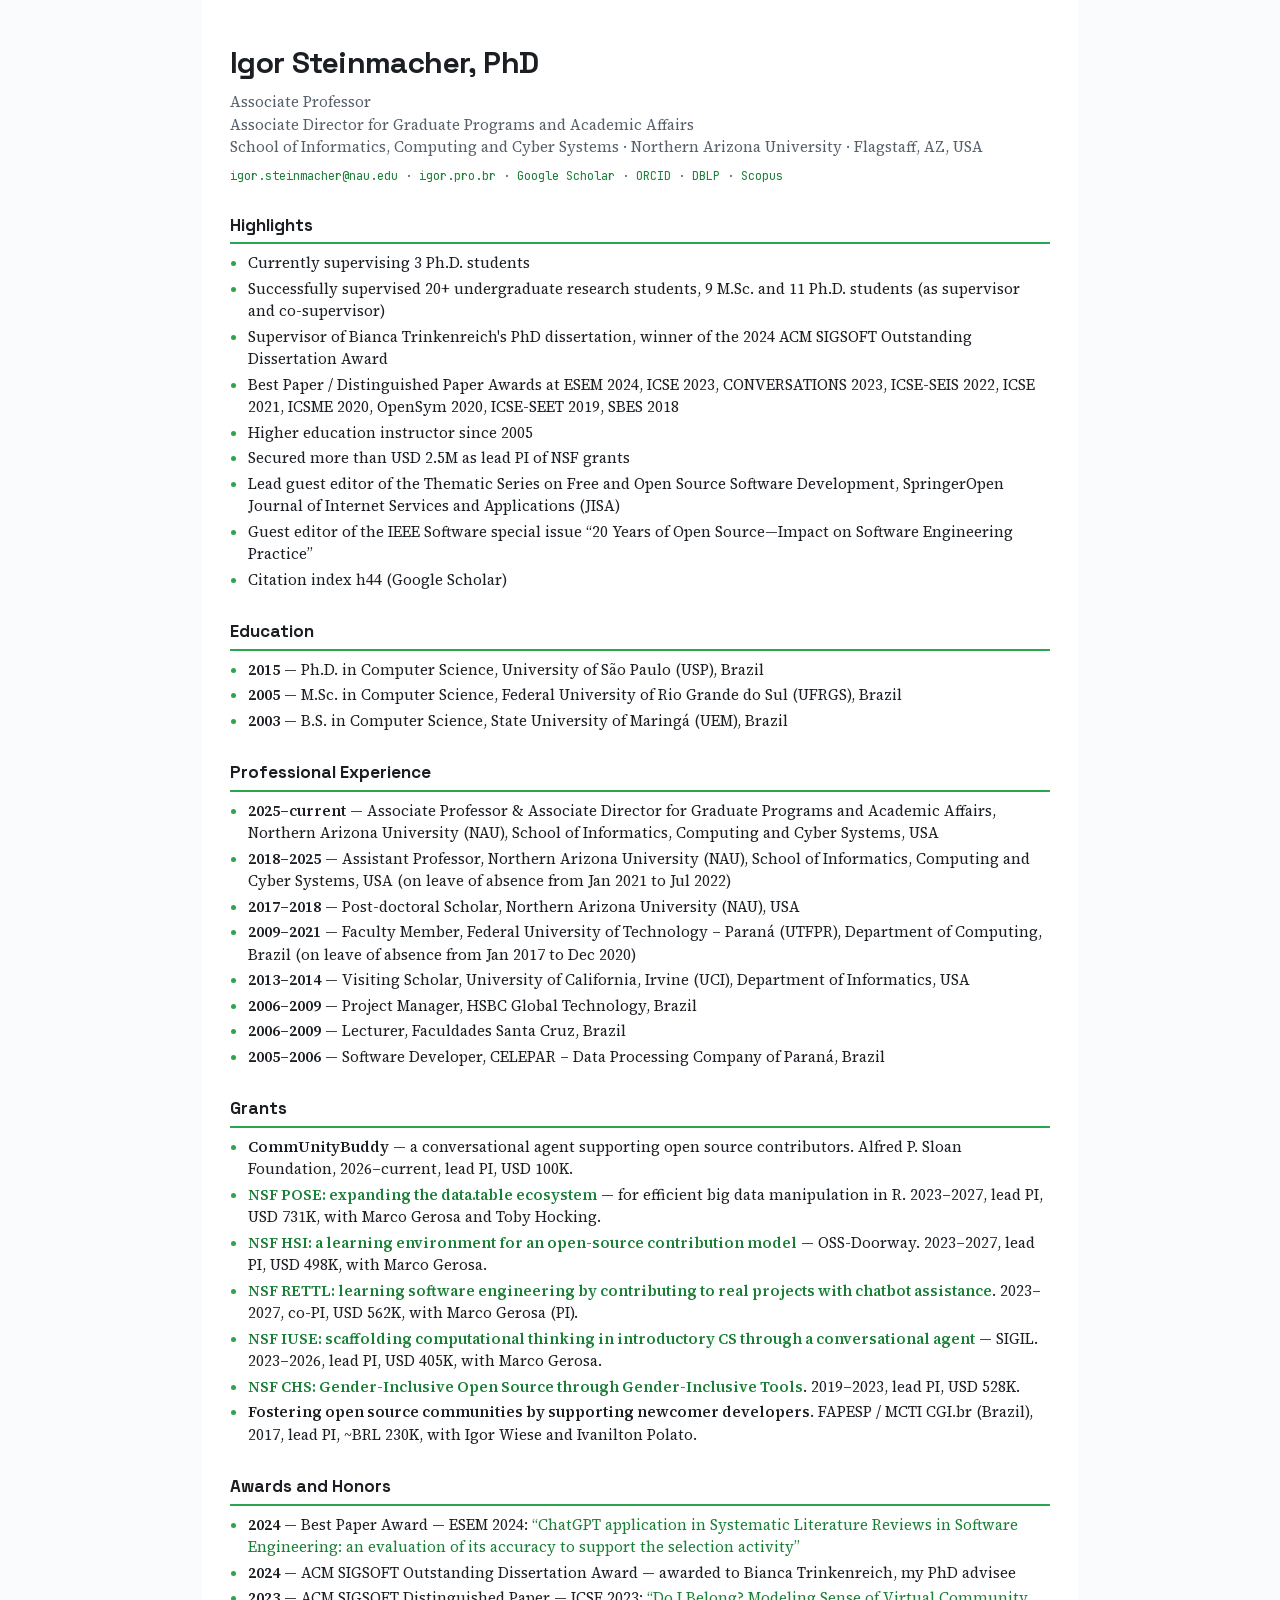
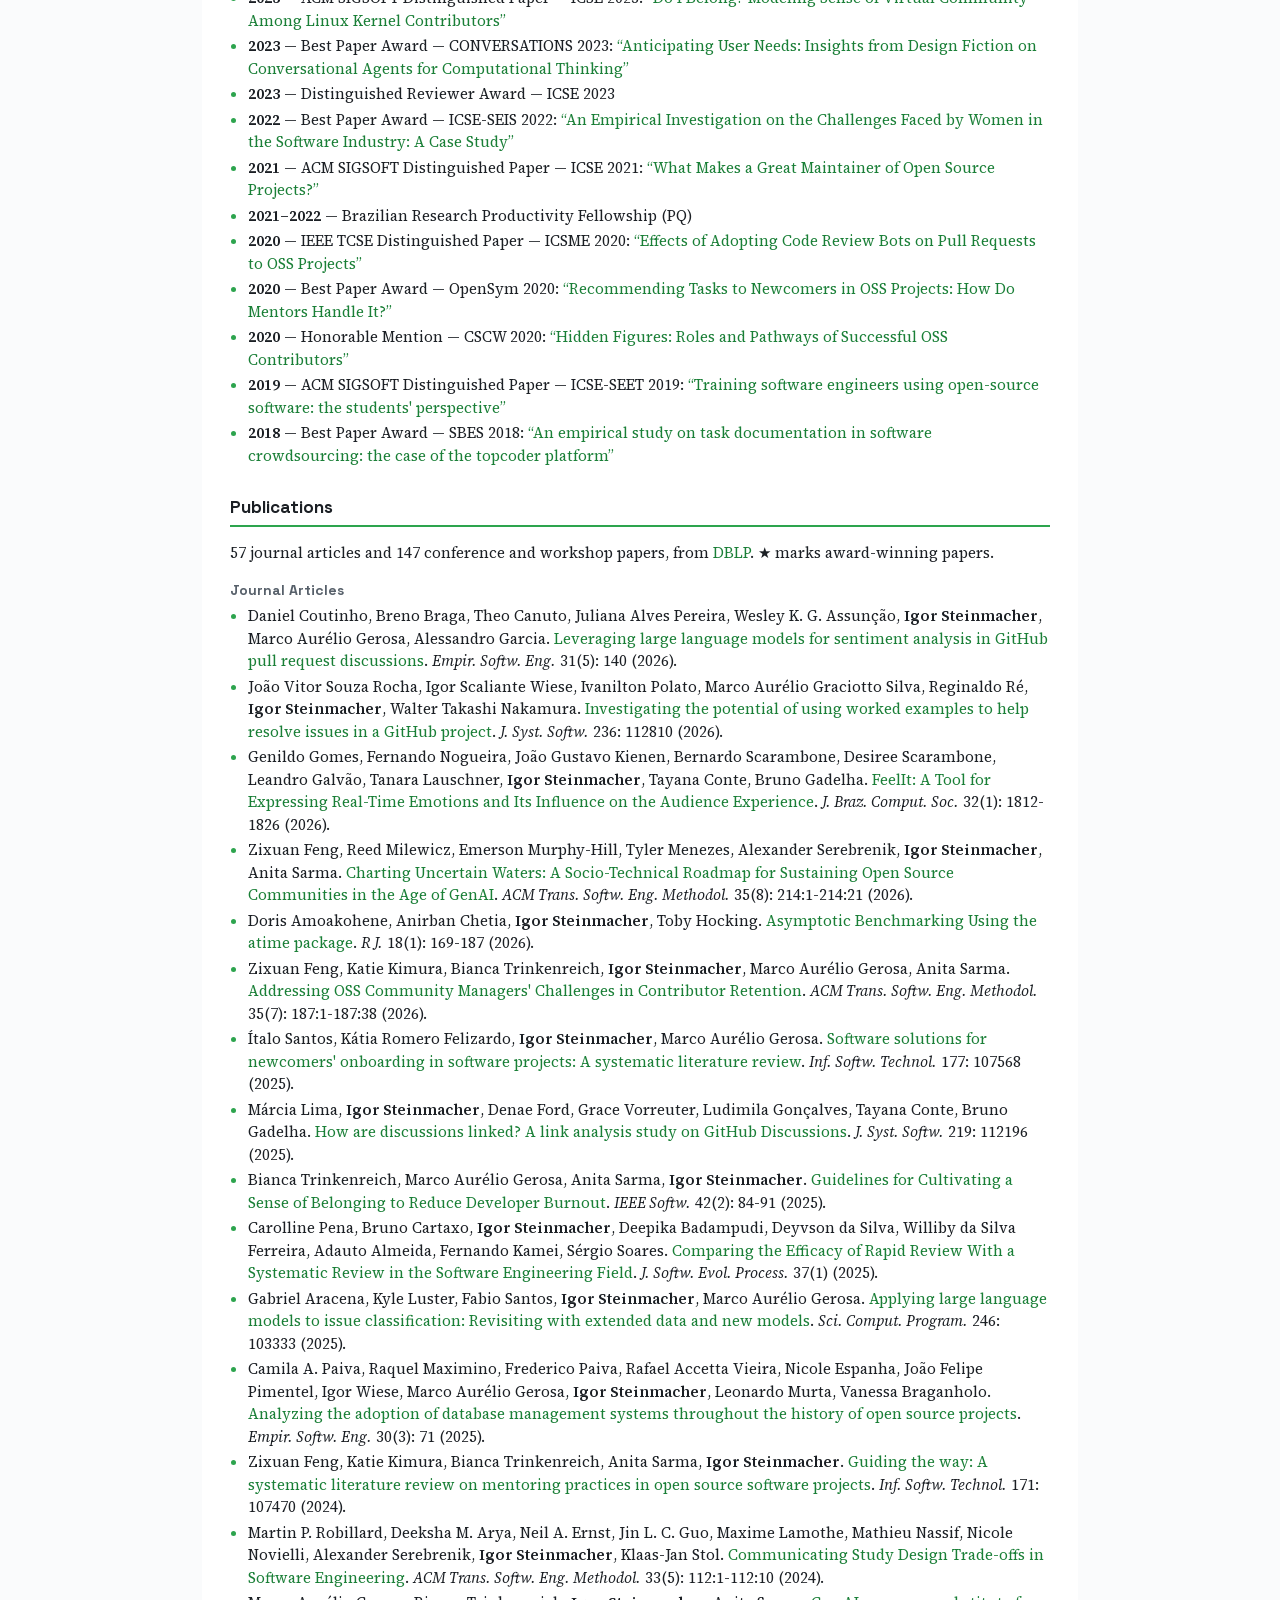
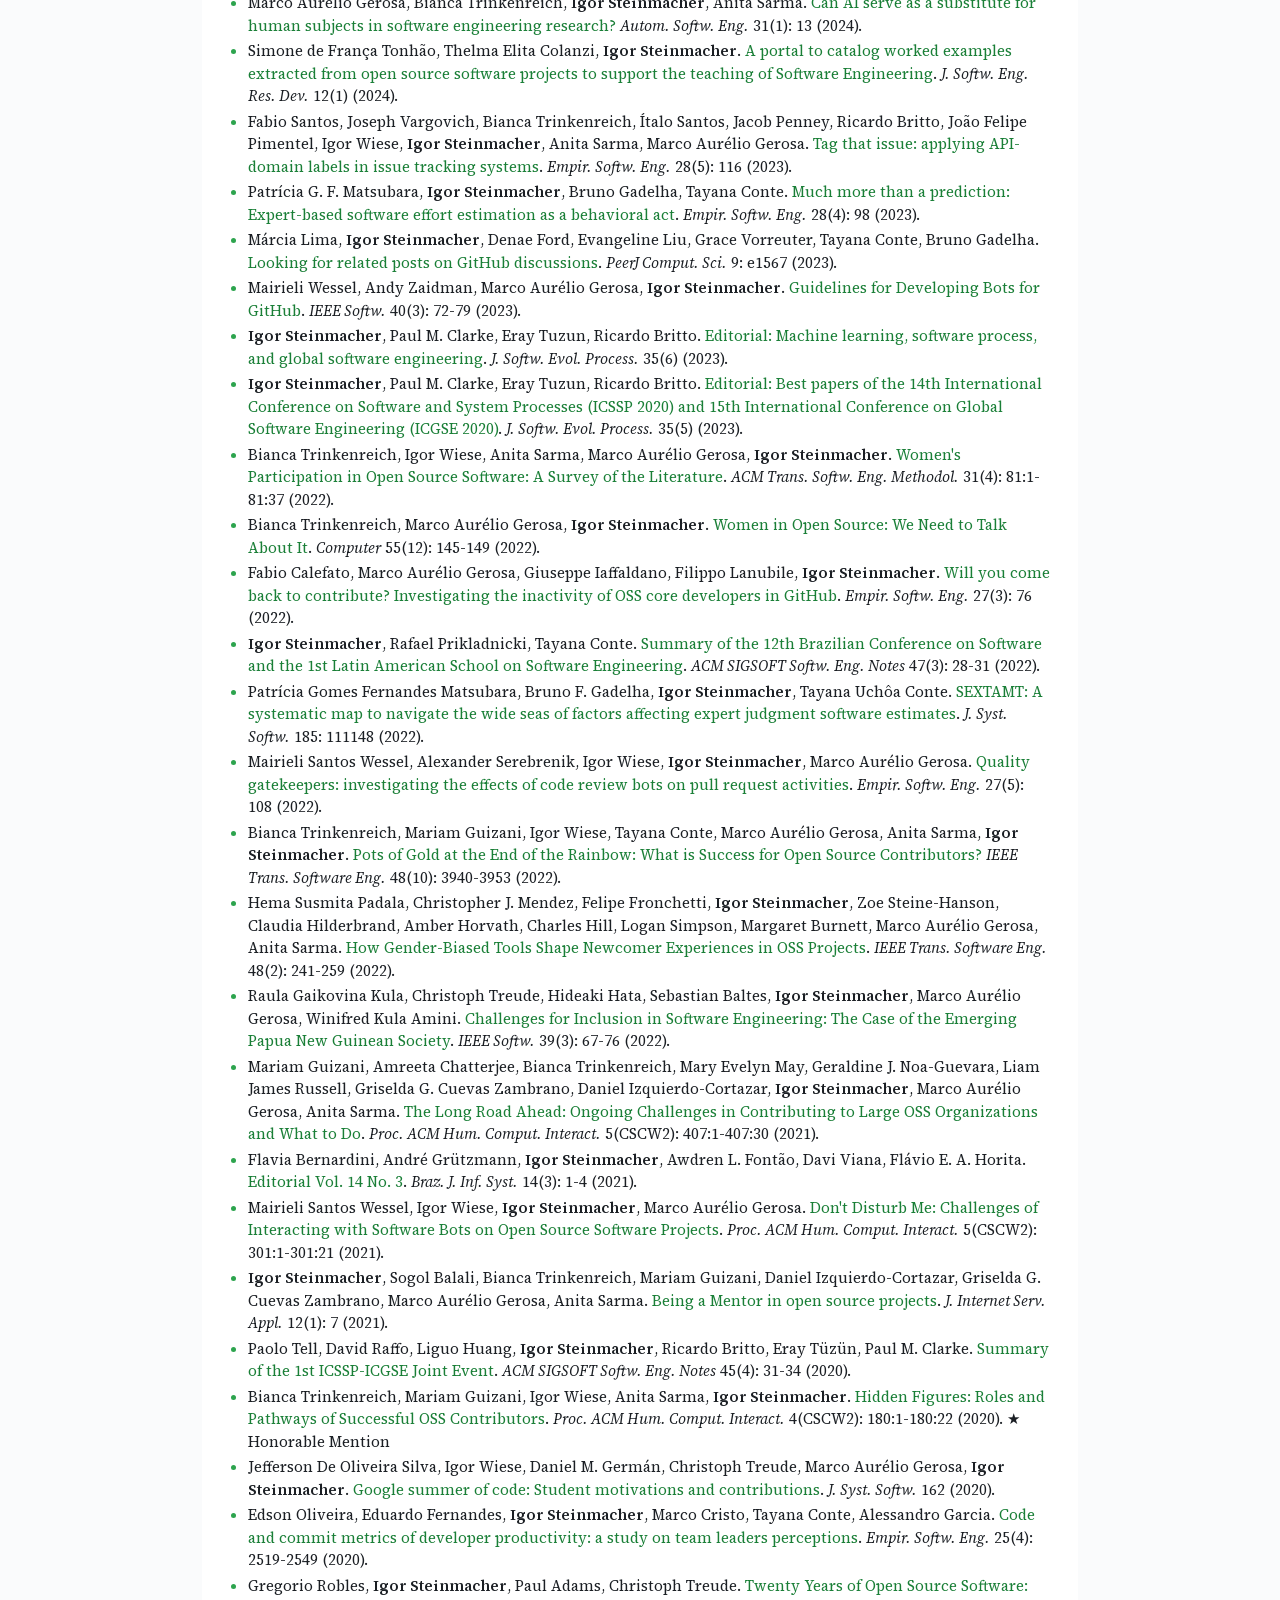
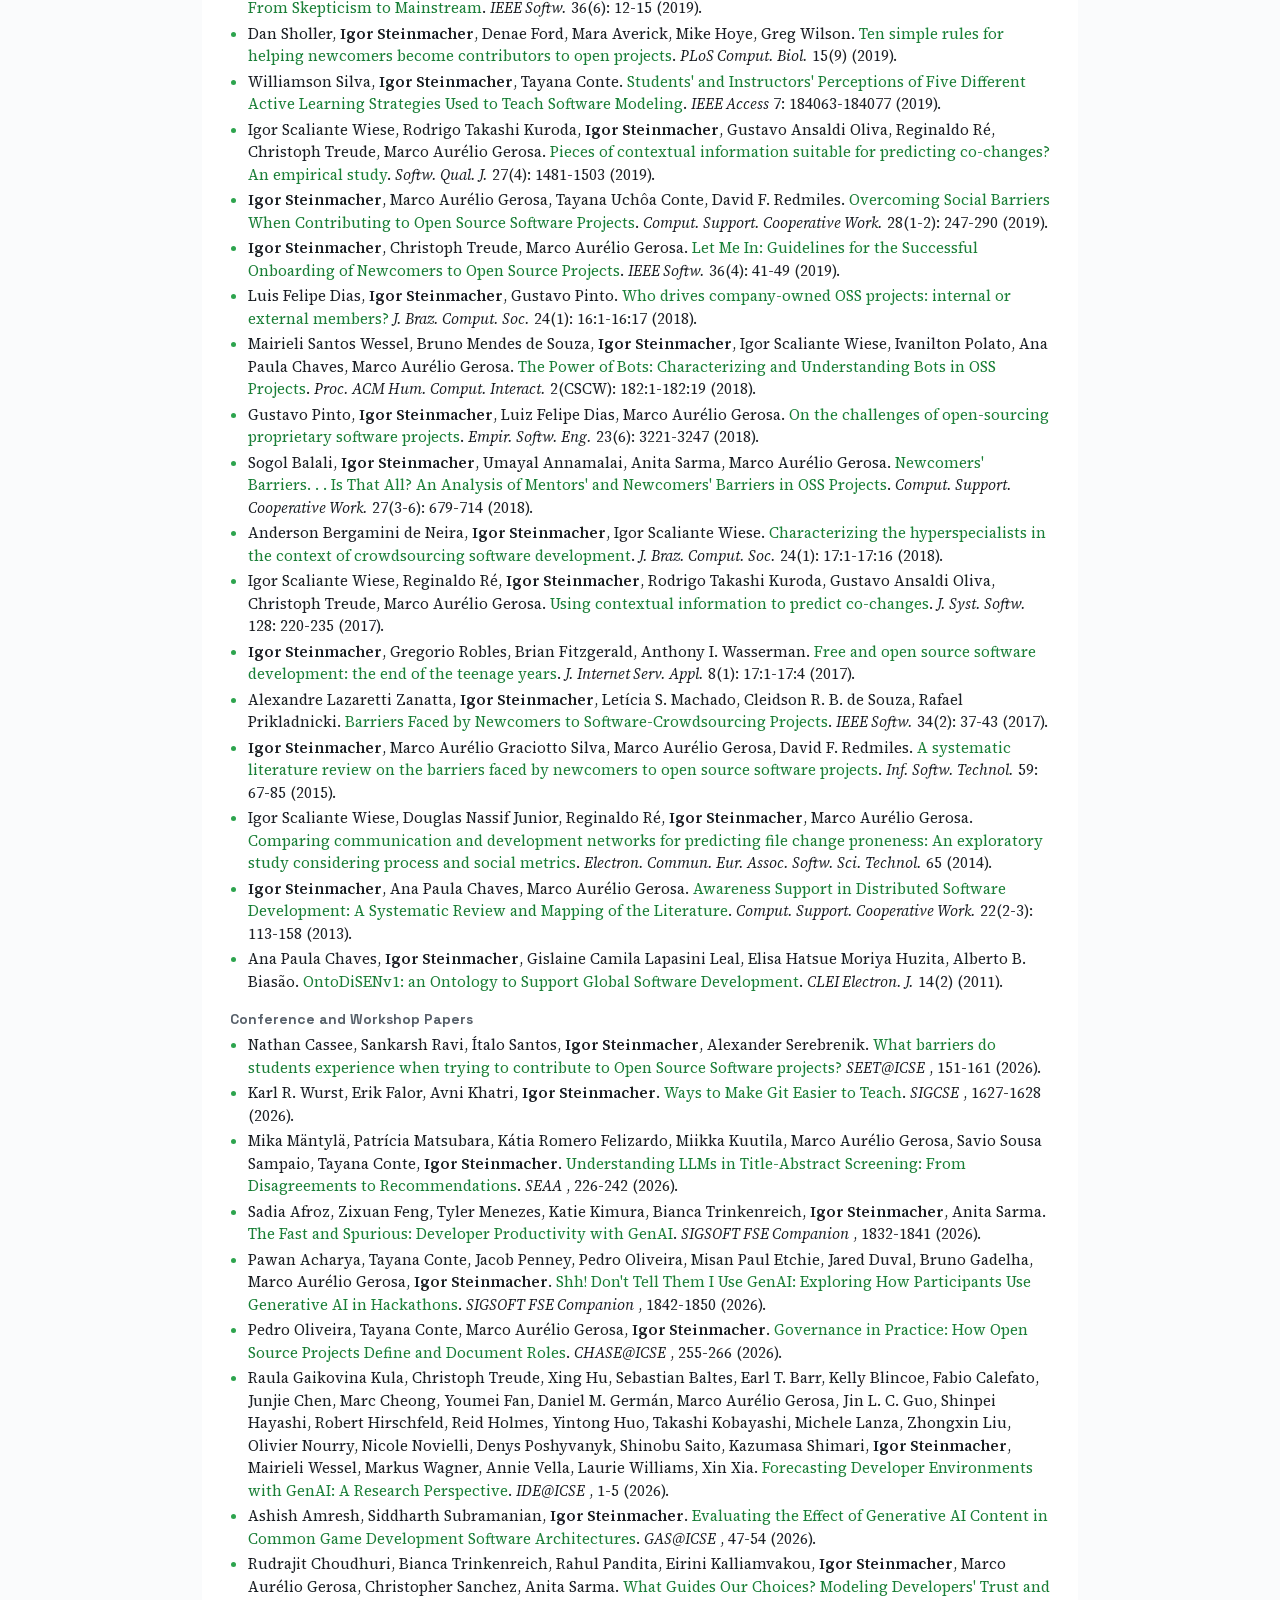
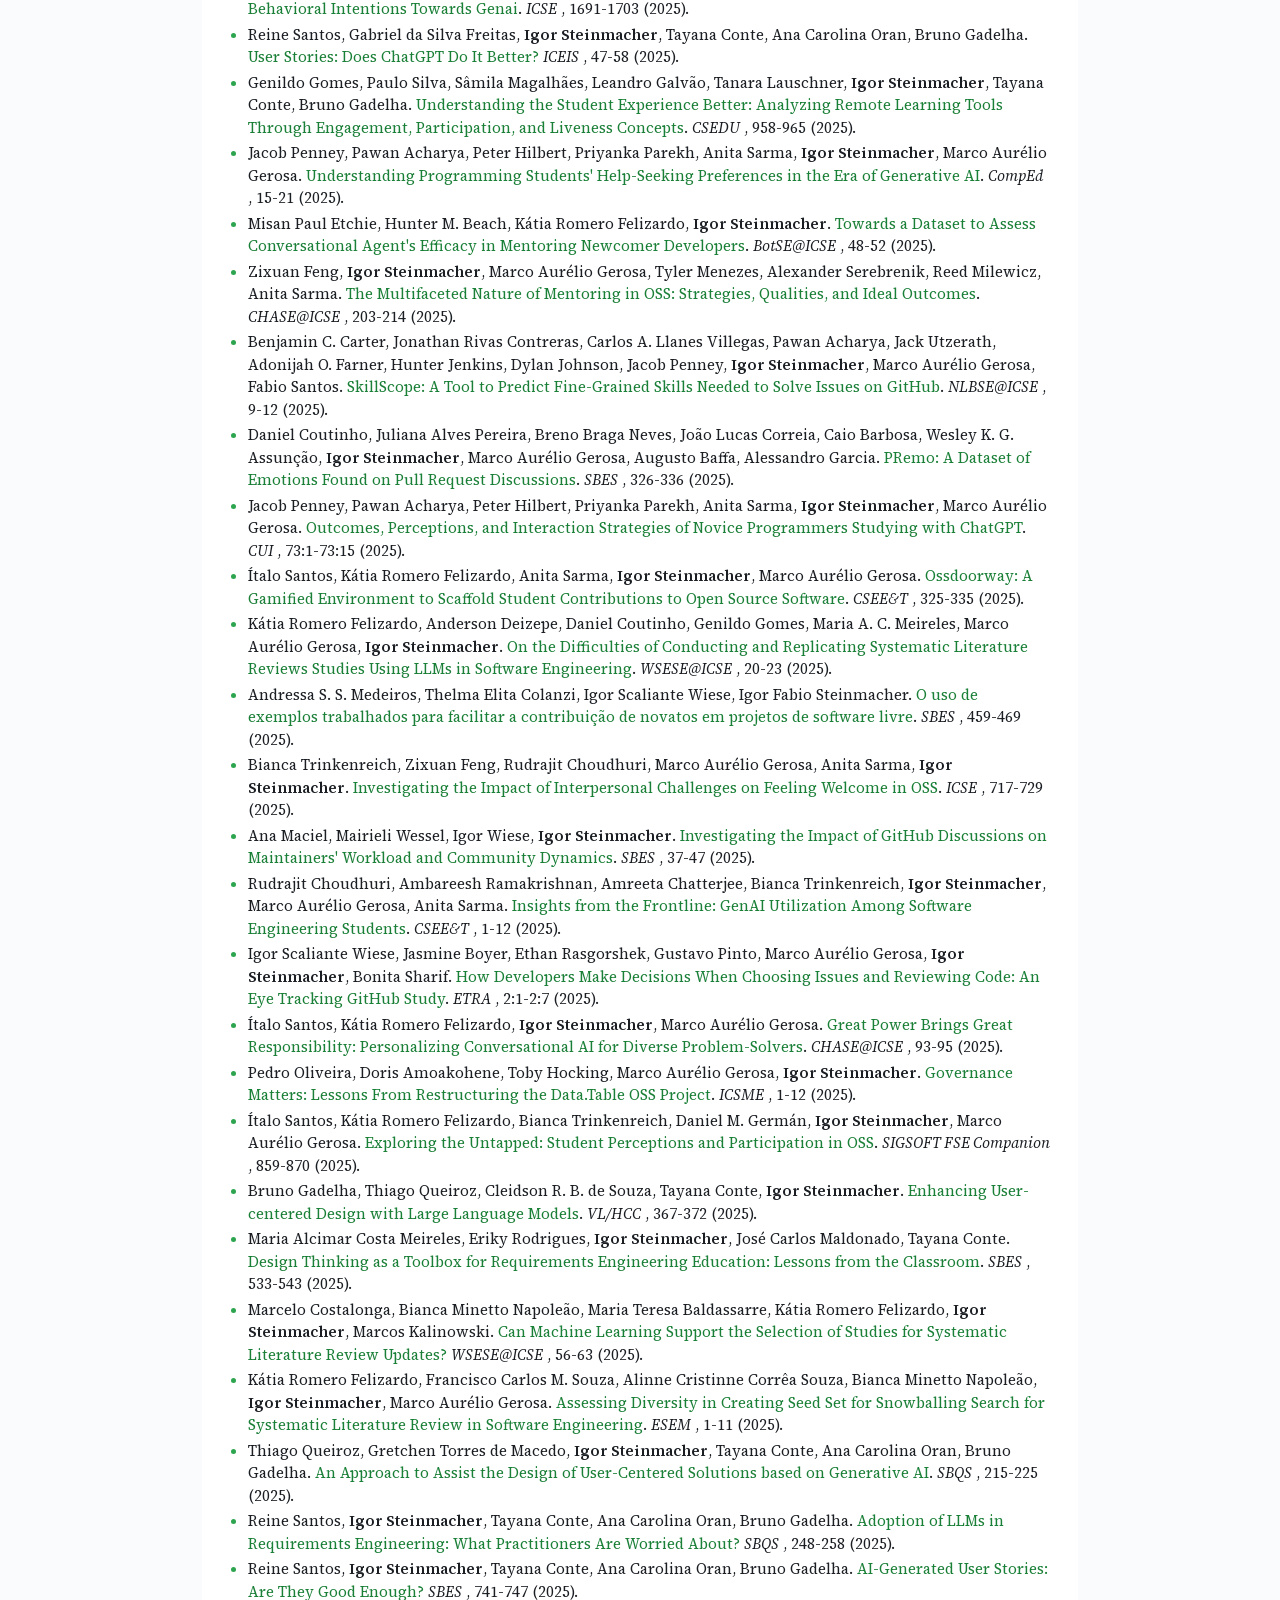
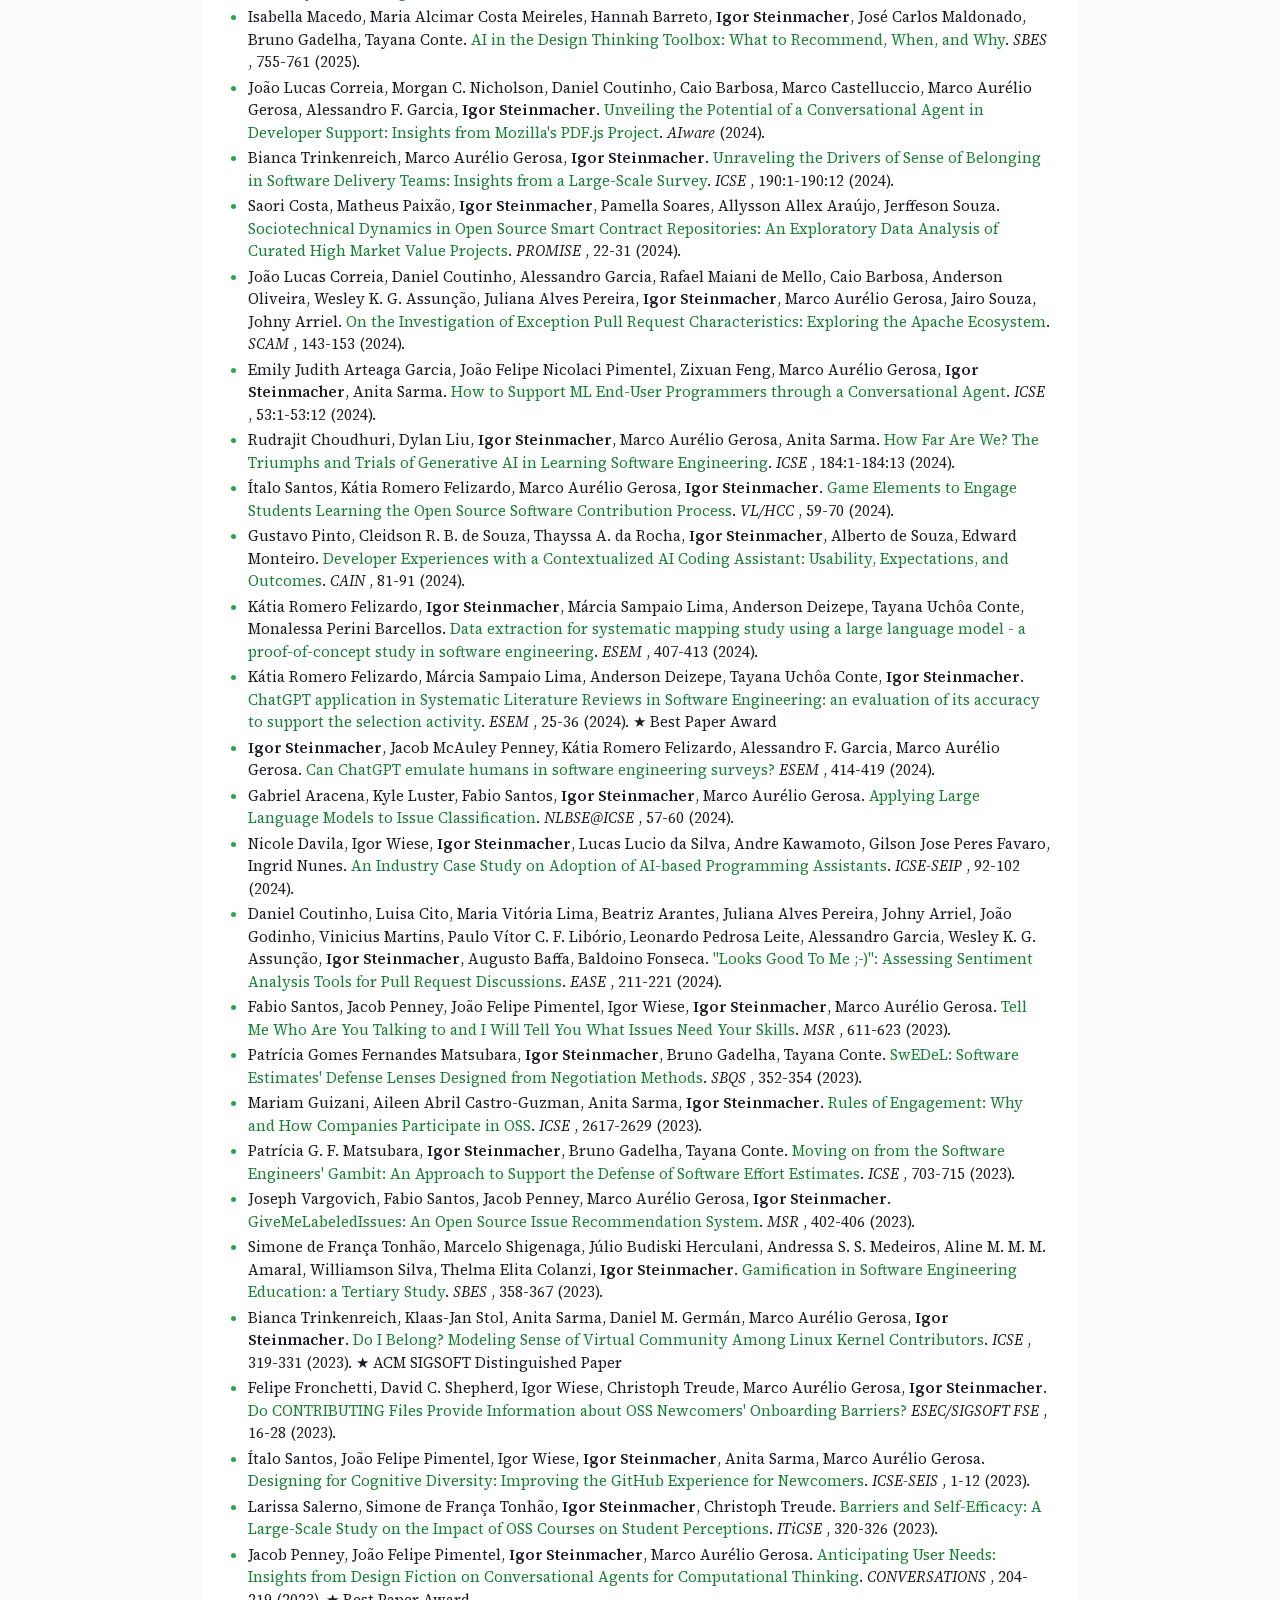
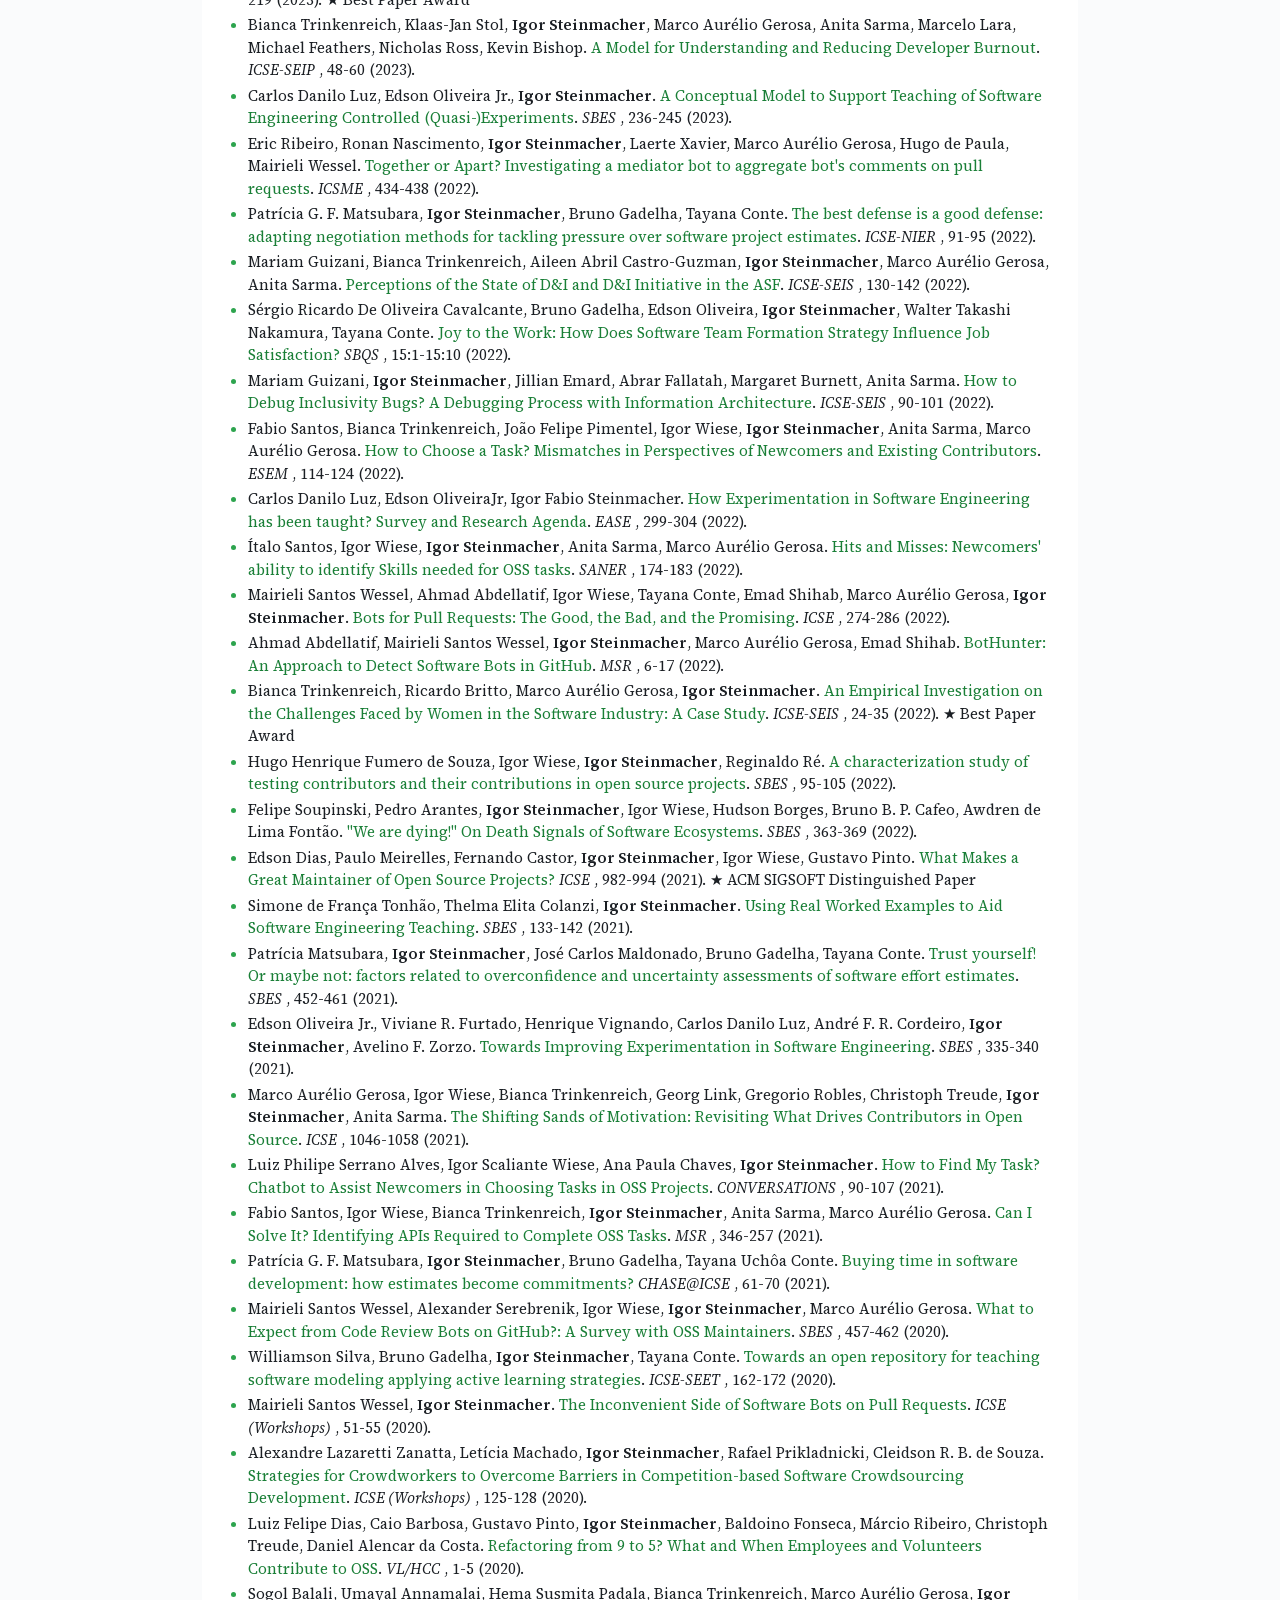
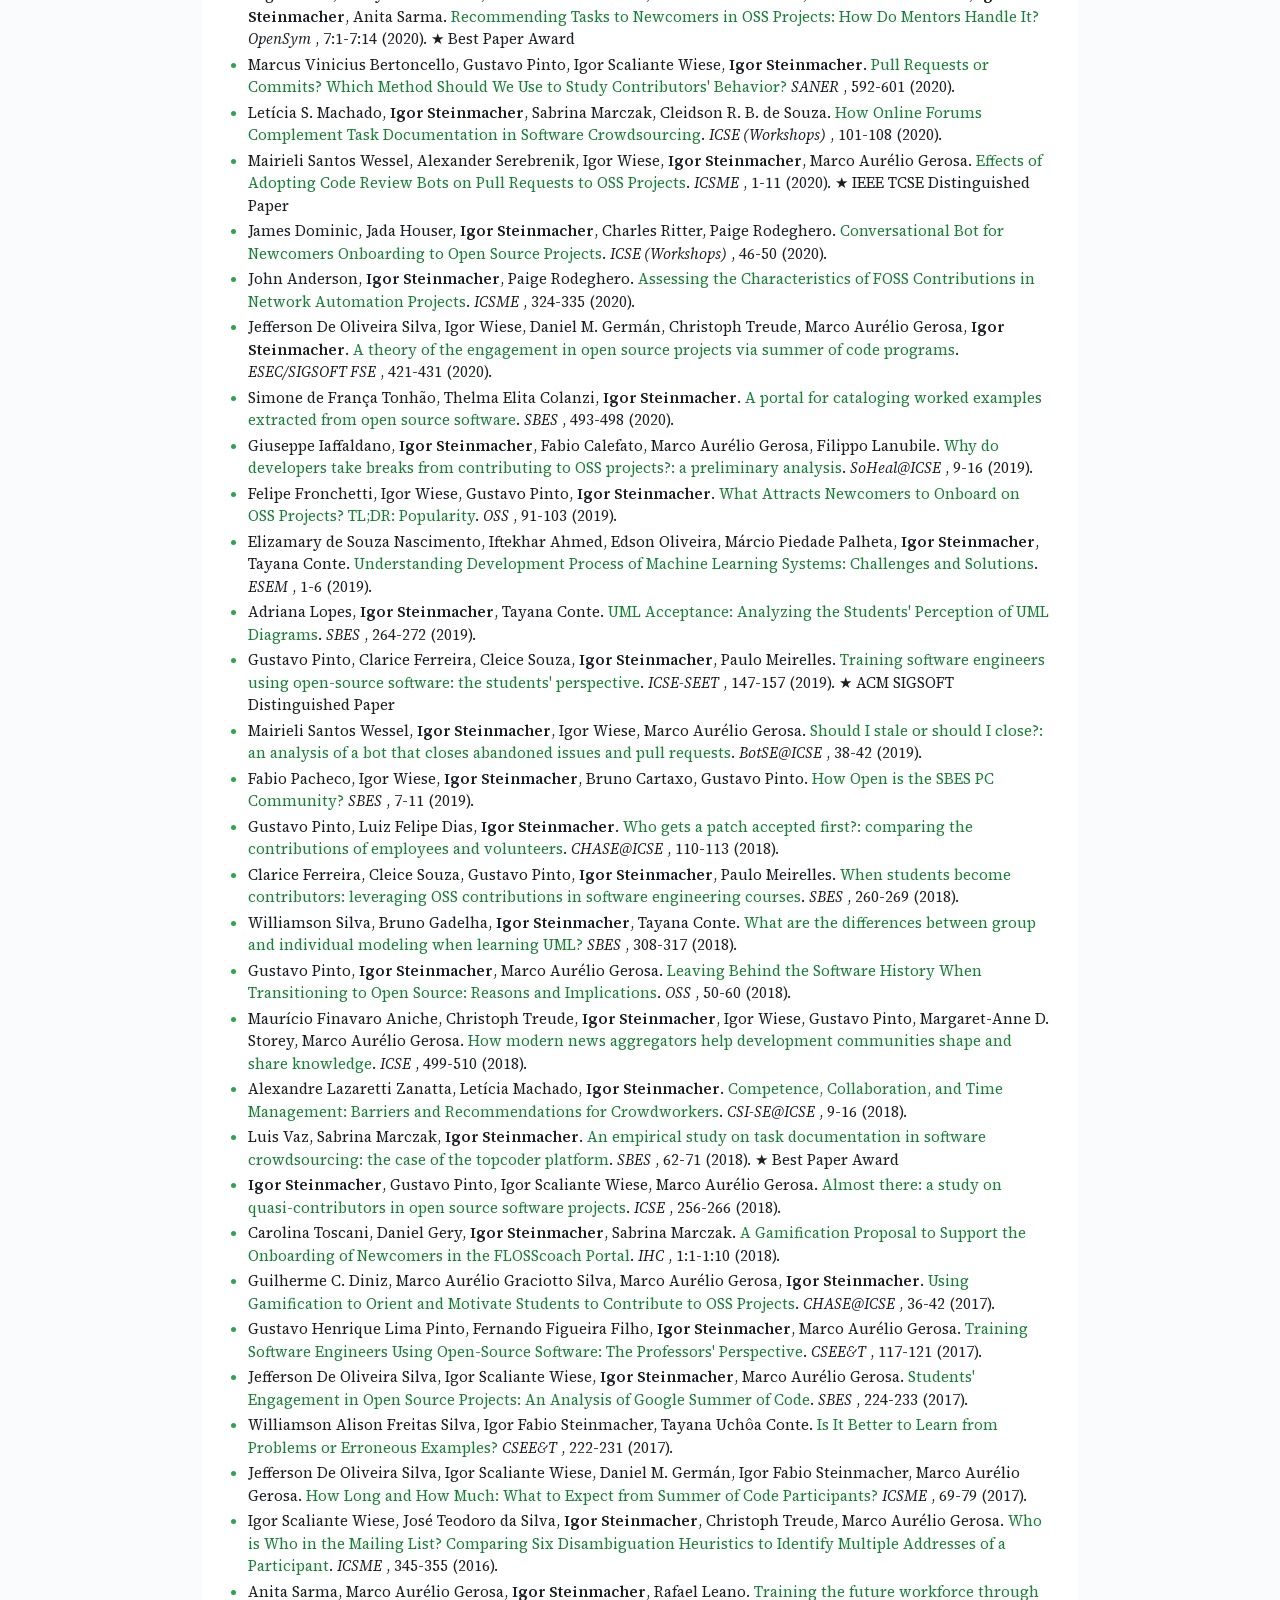
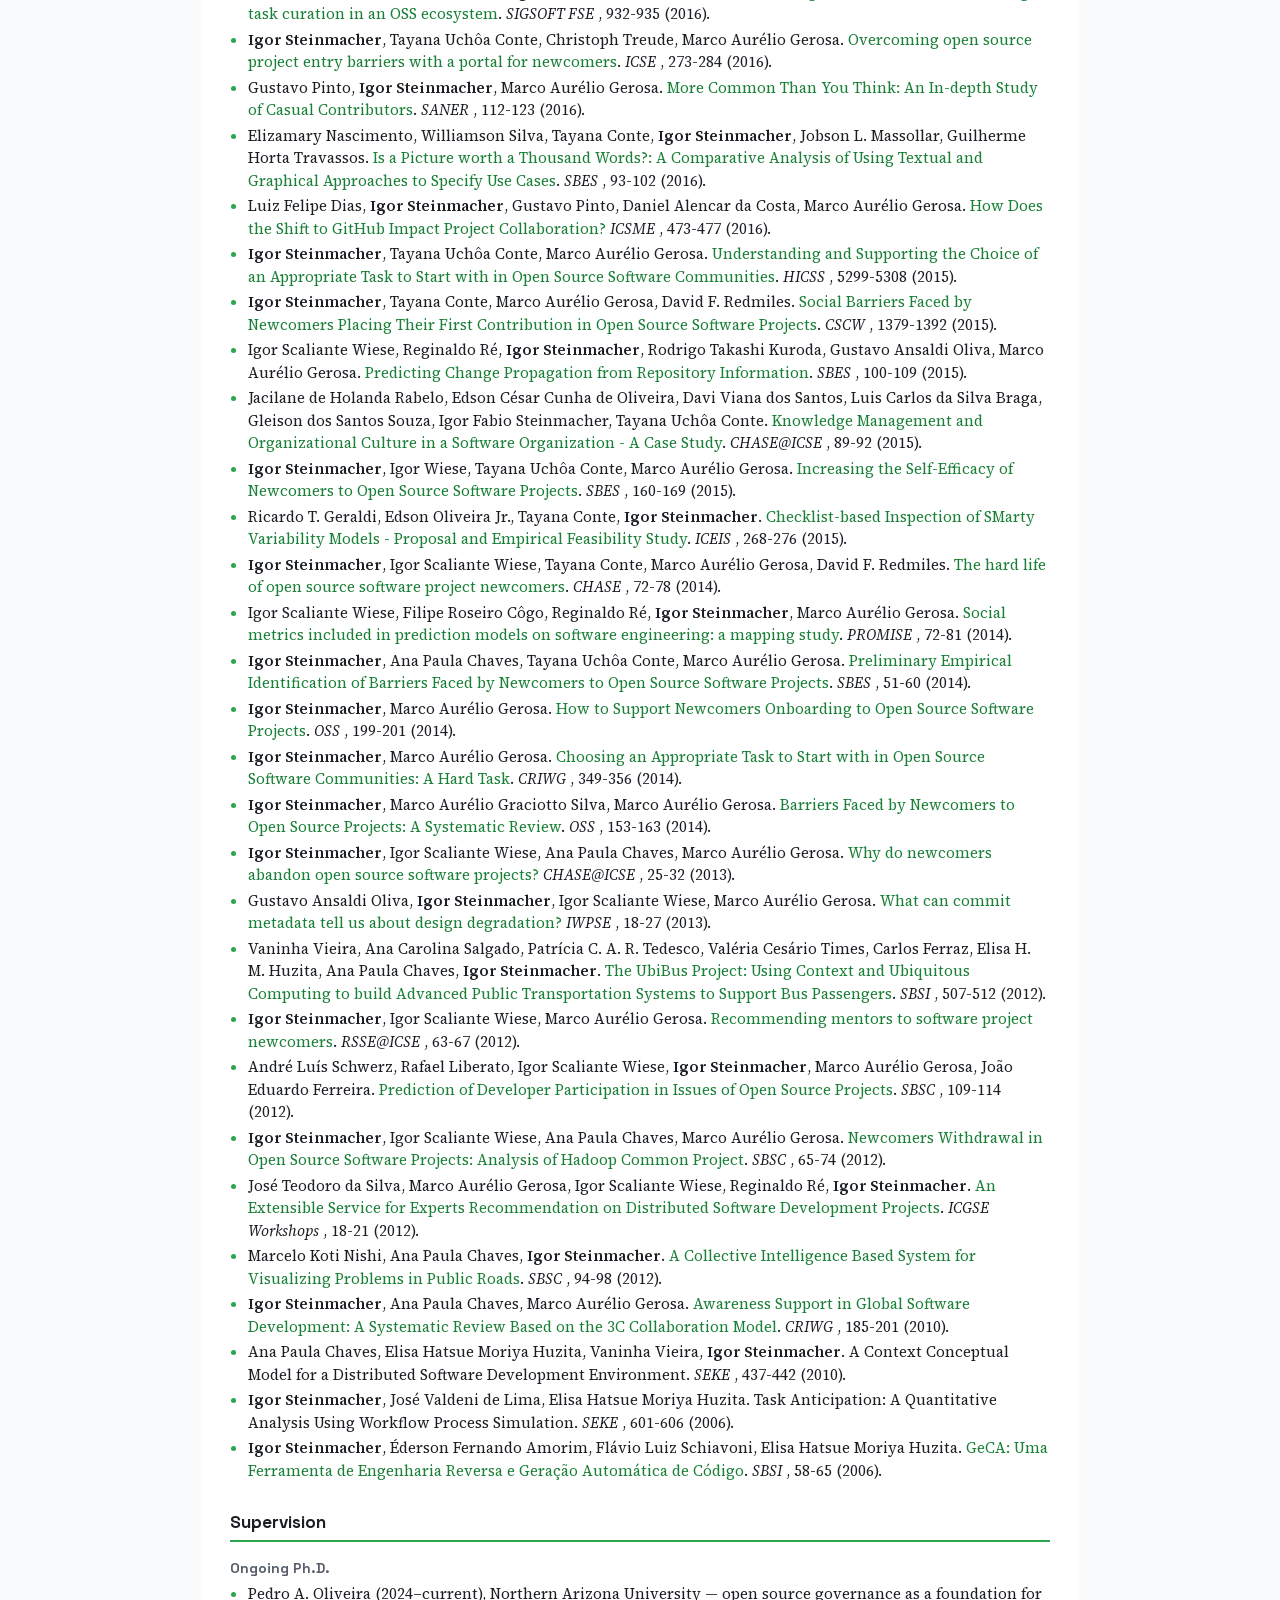
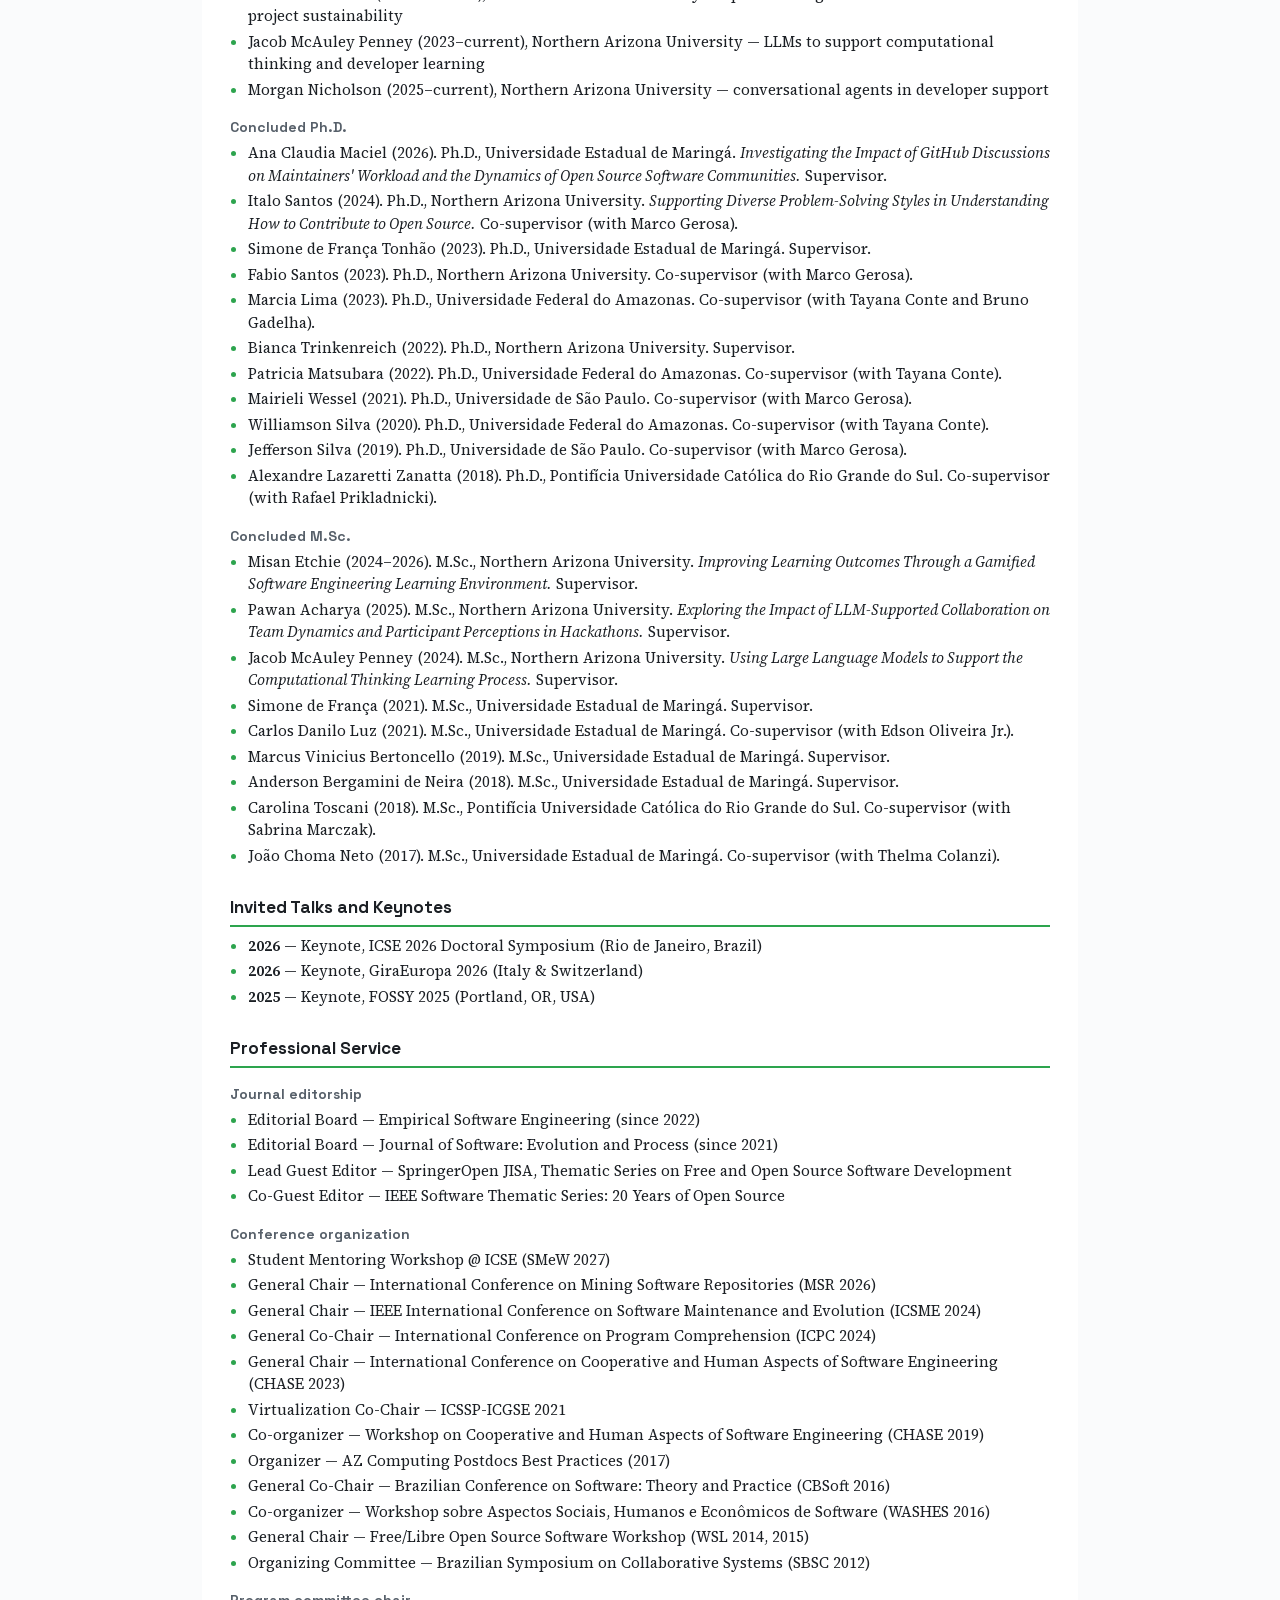
==== cv/index.html @ eac1f431 "chore: regenerate CV" ====
<!DOCTYPE html>
<html lang="en">
<head>
<meta charset="utf-8">
<meta name="viewport" content="width=device-width, initial-scale=1">
<title>CV — Igor Steinmacher</title>
<meta name="description" content="Curriculum vitae of Igor Steinmacher, Associate Professor at Northern Arizona University.">
<link rel="stylesheet" href="../fonts/fonts.css">
<link rel="icon" href="../favicon.svg" type="image/svg+xml">
<style>
  :root { --ink: #1b1f24; --slate: #57606a; --line: #d8dee4; --green: #2da44e; --green-deep: #1a7f37; }
  body { margin: 0; color: var(--ink); background: #fafbfc;
    font-family: "Source Serif 4", Georgia, serif; font-size: 15px; line-height: 1.5; }
  main { max-width: 820px; margin: 0 auto; padding: 40px 28px 60px; background: #fff; }
  header p { margin: 0; color: var(--slate); }
  header p:last-child { margin-top: 8px; font-family: "JetBrains Mono", monospace; font-size: 12px; }
  h1 { font-family: "Space Grotesk", sans-serif; font-size: 30px; margin: 0 0 6px; letter-spacing: -.02em; }
  h2 { font-family: "Space Grotesk", sans-serif; font-size: 17px; margin: 28px 0 8px; padding-bottom: 4px;
    border-bottom: 2px solid var(--green); break-after: avoid; }
  h3 { font-family: "Space Grotesk", sans-serif; font-size: 14px; margin: 16px 0 4px; color: var(--slate);
    break-after: avoid; }
  ul { margin: 0; padding-left: 18px; }
  li { margin: 3px 0; break-inside: avoid; }
  li::marker { color: var(--green); }
  a { color: var(--green-deep); text-decoration: none; }
  strong { font-weight: 600; }
  footer { margin-top: 36px; font-family: "JetBrains Mono", monospace; font-size: 11px; color: var(--slate); }
  @page {
    size: letter; margin: 0.6in 0.65in 0.7in;
    @bottom-right { content: "Igor Steinmacher — CV · " counter(page) " / " counter(pages);
      font-family: "JetBrains Mono", monospace; font-size: 8pt; color: #57606a; }
  }
  @media print {
    body { background: #fff; font-size: 10pt; line-height: 1.38; }
    main { max-width: none; padding: 0; }
    h1 { font-size: 22pt; }
    h2 { font-size: 12.5pt; margin-top: 18px; }
    h3 { font-size: 10.5pt; margin-top: 10px; }
    a { color: inherit; }
  }
</style>
</head>
<body>
<main>
<header><h1>Igor Steinmacher, PhD</h1>
<p>Associate Professor</p>
<p>Associate Director for Graduate Programs and Academic Affairs</p>
<p>School of Informatics, Computing and Cyber Systems · Northern Arizona University · Flagstaff, AZ, USA</p>
<p><a href="mailto:igor.steinmacher@nau.edu">igor.steinmacher@nau.edu</a> · <a href="https://igor.pro.br">igor.pro.br</a> · <a href="https://scholar.google.com/citations?user=I8o8rfoAAAAJ">Google Scholar</a> · <a href="https://orcid.org/0000-0002-0612-5790">ORCID</a> · <a href="https://dblp.org/pid/70/3474.html">DBLP</a> · <a href="https://www.scopus.com/authid/detail.uri?authorId=36609225300">Scopus</a></p>
</header>
<h2>Highlights</h2>
<ul>
  <li>Currently supervising 3 Ph.D. students</li>
  <li>Successfully supervised 20+ undergraduate research students, 9 M.Sc. and 11 Ph.D. students (as supervisor and co-supervisor)</li>
  <li>Supervisor of Bianca Trinkenreich's PhD dissertation, winner of the 2024 ACM SIGSOFT Outstanding Dissertation Award</li>
  <li>Best Paper / Distinguished Paper Awards at ESEM 2024, ICSE 2023, CONVERSATIONS 2023, ICSE-SEIS 2022, ICSE 2021, ICSME 2020, OpenSym 2020, ICSE-SEET 2019, SBES 2018</li>
  <li>Higher education instructor since 2005</li>
  <li>Secured more than USD 2.5M as lead PI of NSF grants</li>
  <li>Lead guest editor of the Thematic Series on Free and Open Source Software Development, SpringerOpen Journal of Internet Services and Applications (JISA)</li>
  <li>Guest editor of the IEEE Software special issue “20 Years of Open Source—Impact on Software Engineering Practice”</li>
  <li>Citation index h44 (Google Scholar)</li>
</ul>
<h2>Education</h2>
<ul>
  <li><strong>2015</strong> — Ph.D. in Computer Science, University of São Paulo (USP), Brazil</li>
  <li><strong>2005</strong> — M.Sc. in Computer Science, Federal University of Rio Grande do Sul (UFRGS), Brazil</li>
  <li><strong>2003</strong> — B.S. in Computer Science, State University of Maringá (UEM), Brazil</li>
</ul>
<h2>Professional Experience</h2>
<ul>
  <li><strong>2025–current</strong> — Associate Professor &amp; Associate Director for Graduate Programs and Academic Affairs, Northern Arizona University (NAU), School of Informatics, Computing and Cyber Systems, USA</li>
  <li><strong>2018–2025</strong> — Assistant Professor, Northern Arizona University (NAU), School of Informatics, Computing and Cyber Systems, USA (on leave of absence from Jan 2021 to Jul 2022)</li>
  <li><strong>2017–2018</strong> — Post-doctoral Scholar, Northern Arizona University (NAU), USA</li>
  <li><strong>2009–2021</strong> — Faculty Member, Federal University of Technology – Paraná (UTFPR), Department of Computing, Brazil (on leave of absence from Jan 2017 to Dec 2020)</li>
  <li><strong>2013–2014</strong> — Visiting Scholar, University of California, Irvine (UCI), Department of Informatics, USA</li>
  <li><strong>2006–2009</strong> — Project Manager, HSBC Global Technology, Brazil</li>
  <li><strong>2006–2009</strong> — Lecturer, Faculdades Santa Cruz, Brazil</li>
  <li><strong>2005–2006</strong> — Software Developer, CELEPAR – Data Processing Company of Paraná, Brazil</li>
</ul>
<h2>Grants</h2>
<ul>
  <li><strong>CommUnityBuddy</strong> — a conversational agent supporting open source contributors. Alfred P. Sloan Foundation, 2026–current, lead PI, USD 100K.</li>
  <li><strong><a href="https://www.nsf.gov/awardsearch/showAward?AWD_ID=2303612">NSF POSE: expanding the data.table ecosystem</a></strong> — for efficient big data manipulation in R. 2023–2027, lead PI, USD 731K, with Marco Gerosa and Toby Hocking.</li>
  <li><strong><a href="https://www.nsf.gov/awardsearch/showAward?AWD_ID=2247929">NSF HSI: a learning environment for an open-source contribution model</a></strong> — OSS-Doorway. 2023–2027, lead PI, USD 498K, with Marco Gerosa.</li>
  <li><strong><a href="https://www.nsf.gov/awardsearch/showAward?AWD_ID=2303042">NSF RETTL: learning software engineering by contributing to real projects with chatbot assistance</a></strong>. 2023–2027, co-PI, USD 562K, with Marco Gerosa (PI).</li>
  <li><strong><a href="https://www.nsf.gov/awardsearch/showAward?AWD_ID=2236198">NSF IUSE: scaffolding computational thinking in introductory CS through a conversational agent</a></strong> — SIGIL. 2023–2026, lead PI, USD 405K, with Marco Gerosa.</li>
  <li><strong><a href="https://www.nsf.gov/awardsearch/showAward?AWD_ID=1900903">NSF CHS: Gender-Inclusive Open Source through Gender-Inclusive Tools</a></strong>. 2019–2023, lead PI, USD 528K.</li>
  <li><strong>Fostering open source communities by supporting newcomer developers</strong>. FAPESP / MCTI CGI.br (Brazil), 2017, lead PI, ~BRL 230K, with Igor Wiese and Ivanilton Polato.</li>
</ul>
<h2>Awards and Honors</h2>
<ul>
  <li><strong>2024</strong> — Best Paper Award — ESEM 2024: <a href="https://doi.org/10.1145/3674805.3686666">“ChatGPT application in Systematic Literature Reviews in Software Engineering: an evaluation of its accuracy to support the selection activity”</a></li>
  <li><strong>2024</strong> — ACM SIGSOFT Outstanding Dissertation Award — awarded to Bianca Trinkenreich, my PhD advisee</li>
  <li><strong>2023</strong> — ACM SIGSOFT Distinguished Paper — ICSE 2023: <a href="https://doi.org/10.1109/ICSE48619.2023.00038">“Do I Belong? Modeling Sense of Virtual Community Among Linux Kernel Contributors”</a></li>
  <li><strong>2023</strong> — Best Paper Award — CONVERSATIONS 2023: <a href="https://doi.org/10.1007/978-3-031-54975-5_12">“Anticipating User Needs: Insights from Design Fiction on Conversational Agents for Computational Thinking”</a></li>
  <li><strong>2023</strong> — Distinguished Reviewer Award — ICSE 2023</li>
  <li><strong>2022</strong> — Best Paper Award — ICSE-SEIS 2022: <a href="https://doi.org/10.1109/ICSE-SEIS55304.2022.9793931">“An Empirical Investigation on the Challenges Faced by Women in the Software Industry: A Case Study”</a></li>
  <li><strong>2021</strong> — ACM SIGSOFT Distinguished Paper — ICSE 2021: <a href="https://doi.org/10.1109/ICSE43902.2021.00093">“What Makes a Great Maintainer of Open Source Projects?”</a></li>
  <li><strong>2021–2022</strong> — Brazilian Research Productivity Fellowship (PQ)</li>
  <li><strong>2020</strong> — IEEE TCSE Distinguished Paper — ICSME 2020: <a href="https://doi.org/10.1109/ICSME46990.2020.00011">“Effects of Adopting Code Review Bots on Pull Requests to OSS Projects”</a></li>
  <li><strong>2020</strong> — Best Paper Award — OpenSym 2020: <a href="https://doi.org/10.1145/3412569.3412571">“Recommending Tasks to Newcomers in OSS Projects: How Do Mentors Handle It?”</a></li>
  <li><strong>2020</strong> — Honorable Mention — CSCW 2020: <a href="https://doi.org/10.1145/3415251">“Hidden Figures: Roles and Pathways of Successful OSS Contributors”</a></li>
  <li><strong>2019</strong> — ACM SIGSOFT Distinguished Paper — ICSE-SEET 2019: <a href="https://doi.org/10.1109/ICSE-SEET.2019.00024">“Training software engineers using open-source software: the students' perspective”</a></li>
  <li><strong>2018</strong> — Best Paper Award — SBES 2018: <a href="https://doi.org/10.1145/3266237.3266265">“An empirical study on task documentation in software crowdsourcing: the case of the topcoder platform”</a></li>
</ul>
<h2>Publications</h2>
<p>57 journal articles and 147 conference and workshop papers, from <a href="https://dblp.org/pid/70/3474.html">DBLP</a>. ★ marks award-winning papers.</p>
<h3>Journal Articles</h3>
<ul>
  <li>Daniel Coutinho, Breno Braga, Theo Canuto, Juliana Alves Pereira, Wesley K. G. Assunção, <strong>Igor Steinmacher</strong>, Marco Aurélio Gerosa, Alessandro Garcia. <a href="https://doi.org/10.1007/s10664-026-10868-6">Leveraging large language models for sentiment analysis in GitHub pull request discussions</a>. <em>Empir. Softw. Eng.</em> 31(5): 140 (2026).</li>
  <li>João Vitor Souza Rocha, Igor Scaliante Wiese, Ivanilton Polato, Marco Aurélio Graciotto Silva, Reginaldo Ré, <strong>Igor Steinmacher</strong>, Walter Takashi Nakamura. <a href="https://doi.org/10.1016/j.jss.2026.112810">Investigating the potential of using worked examples to help resolve issues in a GitHub project</a>. <em>J. Syst. Softw.</em> 236: 112810 (2026).</li>
  <li>Genildo Gomes, Fernando Nogueira, João Gustavo Kienen, Bernardo Scarambone, Desiree Scarambone, Leandro Galvão, Tanara Lauschner, <strong>Igor Steinmacher</strong>, Tayana Conte, Bruno Gadelha. <a href="https://doi.org/10.5753/jbcs.2026.6576">FeelIt: A Tool for Expressing Real-Time Emotions and Its Influence on the Audience Experience</a>. <em>J. Braz. Comput. Soc.</em> 32(1): 1812-1826 (2026).</li>
  <li>Zixuan Feng, Reed Milewicz, Emerson Murphy-Hill, Tyler Menezes, Alexander Serebrenik, <strong>Igor Steinmacher</strong>, Anita Sarma. <a href="https://doi.org/10.1145/3789210">Charting Uncertain Waters: A Socio-Technical Roadmap for Sustaining Open Source Communities in the Age of GenAI</a>. <em>ACM Trans. Softw. Eng. Methodol.</em> 35(8): 214:1-214:21 (2026).</li>
  <li>Doris Amoakohene, Anirban Chetia, <strong>Igor Steinmacher</strong>, Toby Hocking. <a href="https://doi.org/10.32614/rj-2026-013">Asymptotic Benchmarking Using the atime package</a>. <em>R J.</em> 18(1): 169-187 (2026).</li>
  <li>Zixuan Feng, Katie Kimura, Bianca Trinkenreich, <strong>Igor Steinmacher</strong>, Marco Aurélio Gerosa, Anita Sarma. <a href="https://doi.org/10.1145/3769012">Addressing OSS Community Managers' Challenges in Contributor Retention</a>. <em>ACM Trans. Softw. Eng. Methodol.</em> 35(7): 187:1-187:38 (2026).</li>
  <li>Ítalo Santos, Kátia Romero Felizardo, <strong>Igor Steinmacher</strong>, Marco Aurélio Gerosa. <a href="https://doi.org/10.1016/j.infsof.2024.107568">Software solutions for newcomers' onboarding in software projects: A systematic literature review</a>. <em>Inf. Softw. Technol.</em> 177: 107568 (2025).</li>
  <li>Márcia Lima, <strong>Igor Steinmacher</strong>, Denae Ford, Grace Vorreuter, Ludimila Gonçalves, Tayana Conte, Bruno Gadelha. <a href="https://doi.org/10.1016/j.jss.2024.112196">How are discussions linked? A link analysis study on GitHub Discussions</a>. <em>J. Syst. Softw.</em> 219: 112196 (2025).</li>
  <li>Bianca Trinkenreich, Marco Aurélio Gerosa, Anita Sarma, <strong>Igor Steinmacher</strong>. <a href="https://doi.org/10.1109/MS.2024.3404361">Guidelines for Cultivating a Sense of Belonging to Reduce Developer Burnout</a>. <em>IEEE Softw.</em> 42(2): 84-91 (2025).</li>
  <li>Carolline Pena, Bruno Cartaxo, <strong>Igor Steinmacher</strong>, Deepika Badampudi, Deyvson da Silva, Williby da Silva Ferreira, Adauto Almeida, Fernando Kamei, Sérgio Soares. <a href="https://doi.org/10.1002/smr.2748">Comparing the Efficacy of Rapid Review With a Systematic Review in the Software Engineering Field</a>. <em>J. Softw. Evol. Process.</em> 37(1) (2025).</li>
  <li>Gabriel Aracena, Kyle Luster, Fabio Santos, <strong>Igor Steinmacher</strong>, Marco Aurélio Gerosa. <a href="https://doi.org/10.1016/j.scico.2025.103333">Applying large language models to issue classification: Revisiting with extended data and new models</a>. <em>Sci. Comput. Program.</em> 246: 103333 (2025).</li>
  <li>Camila A. Paiva, Raquel Maximino, Frederico Paiva, Rafael Accetta Vieira, Nicole Espanha, João Felipe Pimentel, Igor Wiese, Marco Aurélio Gerosa, <strong>Igor Steinmacher</strong>, Leonardo Murta, Vanessa Braganholo. <a href="https://doi.org/10.1007/s10664-025-10627-z">Analyzing the adoption of database management systems throughout the history of open source projects</a>. <em>Empir. Softw. Eng.</em> 30(3): 71 (2025).</li>
  <li>Zixuan Feng, Katie Kimura, Bianca Trinkenreich, Anita Sarma, <strong>Igor Steinmacher</strong>. <a href="https://doi.org/10.1016/j.infsof.2024.107470">Guiding the way: A systematic literature review on mentoring practices in open source software projects</a>. <em>Inf. Softw. Technol.</em> 171: 107470 (2024).</li>
  <li>Martin P. Robillard, Deeksha M. Arya, Neil A. Ernst, Jin L. C. Guo, Maxime Lamothe, Mathieu Nassif, Nicole Novielli, Alexander Serebrenik, <strong>Igor Steinmacher</strong>, Klaas-Jan Stol. <a href="https://doi.org/10.1145/3649598">Communicating Study Design Trade-offs in Software Engineering</a>. <em>ACM Trans. Softw. Eng. Methodol.</em> 33(5): 112:1-112:10 (2024).</li>
  <li>Marco Aurélio Gerosa, Bianca Trinkenreich, <strong>Igor Steinmacher</strong>, Anita Sarma. <a href="https://doi.org/10.1007/s10515-023-00409-6">Can AI serve as a substitute for human subjects in software engineering research?</a> <em>Autom. Softw. Eng.</em> 31(1): 13 (2024).</li>
  <li>Simone de França Tonhão, Thelma Elita Colanzi, <strong>Igor Steinmacher</strong>. <a href="https://doi.org/10.5753/jserd.2024.4027">A portal to catalog worked examples extracted from open source software projects to support the teaching of Software Engineering</a>. <em>J. Softw. Eng. Res. Dev.</em> 12(1) (2024).</li>
  <li>Fabio Santos, Joseph Vargovich, Bianca Trinkenreich, Ítalo Santos, Jacob Penney, Ricardo Britto, João Felipe Pimentel, Igor Wiese, <strong>Igor Steinmacher</strong>, Anita Sarma, Marco Aurélio Gerosa. <a href="https://doi.org/10.1007/s10664-023-10329-4">Tag that issue: applying API-domain labels in issue tracking systems</a>. <em>Empir. Softw. Eng.</em> 28(5): 116 (2023).</li>
  <li>Patrícia G. F. Matsubara, <strong>Igor Steinmacher</strong>, Bruno Gadelha, Tayana Conte. <a href="https://doi.org/10.1007/s10664-023-10332-9">Much more than a prediction: Expert-based software effort estimation as a behavioral act</a>. <em>Empir. Softw. Eng.</em> 28(4): 98 (2023).</li>
  <li>Márcia Lima, <strong>Igor Steinmacher</strong>, Denae Ford, Evangeline Liu, Grace Vorreuter, Tayana Conte, Bruno Gadelha. <a href="https://doi.org/10.7717/peerj-cs.1567">Looking for related posts on GitHub discussions</a>. <em>PeerJ Comput. Sci.</em> 9: e1567 (2023).</li>
  <li>Mairieli Wessel, Andy Zaidman, Marco Aurélio Gerosa, <strong>Igor Steinmacher</strong>. <a href="https://doi.org/10.1109/MS.2022.3224813">Guidelines for Developing Bots for GitHub</a>. <em>IEEE Softw.</em> 40(3): 72-79 (2023).</li>
  <li><strong>Igor Steinmacher</strong>, Paul M. Clarke, Eray Tuzun, Ricardo Britto. <a href="https://doi.org/10.1002/smr.2545">Editorial: Machine learning, software process, and global software engineering</a>. <em>J. Softw. Evol. Process.</em> 35(6) (2023).</li>
  <li><strong>Igor Steinmacher</strong>, Paul M. Clarke, Eray Tuzun, Ricardo Britto. <a href="https://doi.org/10.1002/smr.2544">Editorial: Best papers of the 14th International Conference on Software and System Processes (ICSSP 2020) and 15th International Conference on Global Software Engineering (ICGSE 2020)</a>. <em>J. Softw. Evol. Process.</em> 35(5) (2023).</li>
  <li>Bianca Trinkenreich, Igor Wiese, Anita Sarma, Marco Aurélio Gerosa, <strong>Igor Steinmacher</strong>. <a href="https://doi.org/10.1145/3510460">Women's Participation in Open Source Software: A Survey of the Literature</a>. <em>ACM Trans. Softw. Eng. Methodol.</em> 31(4): 81:1-81:37 (2022).</li>
  <li>Bianca Trinkenreich, Marco Aurélio Gerosa, <strong>Igor Steinmacher</strong>. <a href="https://doi.org/10.1109/MC.2022.3200860">Women in Open Source: We Need to Talk About It</a>. <em>Computer</em> 55(12): 145-149 (2022).</li>
  <li>Fabio Calefato, Marco Aurélio Gerosa, Giuseppe Iaffaldano, Filippo Lanubile, <strong>Igor Steinmacher</strong>. <a href="https://doi.org/10.1007/s10664-021-10012-6">Will you come back to contribute? Investigating the inactivity of OSS core developers in GitHub</a>. <em>Empir. Softw. Eng.</em> 27(3): 76 (2022).</li>
  <li><strong>Igor Steinmacher</strong>, Rafael Prikladnicki, Tayana Conte. <a href="https://doi.org/10.1145/3539814.3539824">Summary of the 12th Brazilian Conference on Software and the 1st Latin American School on Software Engineering</a>. <em>ACM SIGSOFT Softw. Eng. Notes</em> 47(3): 28-31 (2022).</li>
  <li>Patrícia Gomes Fernandes Matsubara, Bruno F. Gadelha, <strong>Igor Steinmacher</strong>, Tayana Uchôa Conte. <a href="https://doi.org/10.1016/j.jss.2021.111148">SEXTAMT: A systematic map to navigate the wide seas of factors affecting expert judgment software estimates</a>. <em>J. Syst. Softw.</em> 185: 111148 (2022).</li>
  <li>Mairieli Santos Wessel, Alexander Serebrenik, Igor Wiese, <strong>Igor Steinmacher</strong>, Marco Aurélio Gerosa. <a href="https://doi.org/10.1007/s10664-022-10130-9">Quality gatekeepers: investigating the effects of code review bots on pull request activities</a>. <em>Empir. Softw. Eng.</em> 27(5): 108 (2022).</li>
  <li>Bianca Trinkenreich, Mariam Guizani, Igor Wiese, Tayana Conte, Marco Aurélio Gerosa, Anita Sarma, <strong>Igor Steinmacher</strong>. <a href="https://doi.org/10.1109/TSE.2021.3108032">Pots of Gold at the End of the Rainbow: What is Success for Open Source Contributors?</a> <em>IEEE Trans. Software Eng.</em> 48(10): 3940-3953 (2022).</li>
  <li>Hema Susmita Padala, Christopher J. Mendez, Felipe Fronchetti, <strong>Igor Steinmacher</strong>, Zoe Steine-Hanson, Claudia Hilderbrand, Amber Horvath, Charles Hill, Logan Simpson, Margaret Burnett, Marco Aurélio Gerosa, Anita Sarma. <a href="https://doi.org/10.1109/TSE.2020.2984173">How Gender-Biased Tools Shape Newcomer Experiences in OSS Projects</a>. <em>IEEE Trans. Software Eng.</em> 48(2): 241-259 (2022).</li>
  <li>Raula Gaikovina Kula, Christoph Treude, Hideaki Hata, Sebastian Baltes, <strong>Igor Steinmacher</strong>, Marco Aurélio Gerosa, Winifred Kula Amini. <a href="https://doi.org/10.1109/MS.2021.3098116">Challenges for Inclusion in Software Engineering: The Case of the Emerging Papua New Guinean Society</a>. <em>IEEE Softw.</em> 39(3): 67-76 (2022).</li>
  <li>Mariam Guizani, Amreeta Chatterjee, Bianca Trinkenreich, Mary Evelyn May, Geraldine J. Noa-Guevara, Liam James Russell, Griselda G. Cuevas Zambrano, Daniel Izquierdo-Cortazar, <strong>Igor Steinmacher</strong>, Marco Aurélio Gerosa, Anita Sarma. <a href="https://doi.org/10.1145/3479551">The Long Road Ahead: Ongoing Challenges in Contributing to Large OSS Organizations and What to Do</a>. <em>Proc. ACM Hum. Comput. Interact.</em> 5(CSCW2): 407:1-407:30 (2021).</li>
  <li>Flavia Bernardini, André Grützmann, <strong>Igor Steinmacher</strong>, Awdren L. Fontão, Davi Viana, Flávio E. A. Horita. <a href="https://doi.org/10.5753/isys.2021.2353">Editorial Vol. 14 No. 3</a>. <em>Braz. J. Inf. Syst.</em> 14(3): 1-4 (2021).</li>
  <li>Mairieli Santos Wessel, Igor Wiese, <strong>Igor Steinmacher</strong>, Marco Aurélio Gerosa. <a href="https://doi.org/10.1145/3476042">Don't Disturb Me: Challenges of Interacting with Software Bots on Open Source Software Projects</a>. <em>Proc. ACM Hum. Comput. Interact.</em> 5(CSCW2): 301:1-301:21 (2021).</li>
  <li><strong>Igor Steinmacher</strong>, Sogol Balali, Bianca Trinkenreich, Mariam Guizani, Daniel Izquierdo-Cortazar, Griselda G. Cuevas Zambrano, Marco Aurélio Gerosa, Anita Sarma. <a href="https://doi.org/10.1186/s13174-021-00140-z">Being a Mentor in open source projects</a>. <em>J. Internet Serv. Appl.</em> 12(1): 7 (2021).</li>
  <li>Paolo Tell, David Raffo, Liguo Huang, <strong>Igor Steinmacher</strong>, Ricardo Britto, Eray Tüzün, Paul M. Clarke. <a href="https://doi.org/10.1145/3417564.3429719">Summary of the 1st ICSSP-ICGSE Joint Event</a>. <em>ACM SIGSOFT Softw. Eng. Notes</em> 45(4): 31-34 (2020).</li>
  <li>Bianca Trinkenreich, Mariam Guizani, Igor Wiese, Anita Sarma, <strong>Igor Steinmacher</strong>. <a href="https://doi.org/10.1145/3415251">Hidden Figures: Roles and Pathways of Successful OSS Contributors</a>. <em>Proc. ACM Hum. Comput. Interact.</em> 4(CSCW2): 180:1-180:22 (2020). ★ Honorable Mention</li>
  <li>Jefferson De Oliveira Silva, Igor Wiese, Daniel M. Germán, Christoph Treude, Marco Aurélio Gerosa, <strong>Igor Steinmacher</strong>. <a href="https://doi.org/10.1016/j.jss.2019.110487">Google summer of code: Student motivations and contributions</a>. <em>J. Syst. Softw.</em> 162 (2020).</li>
  <li>Edson Oliveira, Eduardo Fernandes, <strong>Igor Steinmacher</strong>, Marco Cristo, Tayana Conte, Alessandro Garcia. <a href="https://doi.org/10.1007/s10664-020-09820-z">Code and commit metrics of developer productivity: a study on team leaders perceptions</a>. <em>Empir. Softw. Eng.</em> 25(4): 2519-2549 (2020).</li>
  <li>Gregorio Robles, <strong>Igor Steinmacher</strong>, Paul Adams, Christoph Treude. <a href="https://doi.org/10.1109/MS.2019.2933672">Twenty Years of Open Source Software: From Skepticism to Mainstream</a>. <em>IEEE Softw.</em> 36(6): 12-15 (2019).</li>
  <li>Dan Sholler, <strong>Igor Steinmacher</strong>, Denae Ford, Mara Averick, Mike Hoye, Greg Wilson. <a href="https://doi.org/10.1371/journal.pcbi.1007296">Ten simple rules for helping newcomers become contributors to open projects</a>. <em>PLoS Comput. Biol.</em> 15(9) (2019).</li>
  <li>Williamson Silva, <strong>Igor Steinmacher</strong>, Tayana Conte. <a href="https://doi.org/10.1109/ACCESS.2019.2929507">Students' and Instructors' Perceptions of Five Different Active Learning Strategies Used to Teach Software Modeling</a>. <em>IEEE Access</em> 7: 184063-184077 (2019).</li>
  <li>Igor Scaliante Wiese, Rodrigo Takashi Kuroda, <strong>Igor Steinmacher</strong>, Gustavo Ansaldi Oliva, Reginaldo Ré, Christoph Treude, Marco Aurélio Gerosa. <a href="https://doi.org/10.1007/s11219-019-09456-3">Pieces of contextual information suitable for predicting co-changes? An empirical study</a>. <em>Softw. Qual. J.</em> 27(4): 1481-1503 (2019).</li>
  <li><strong>Igor Steinmacher</strong>, Marco Aurélio Gerosa, Tayana Uchôa Conte, David F. Redmiles. <a href="https://doi.org/10.1007/s10606-018-9335-z">Overcoming Social Barriers When Contributing to Open Source Software Projects</a>. <em>Comput. Support. Cooperative Work.</em> 28(1-2): 247-290 (2019).</li>
  <li><strong>Igor Steinmacher</strong>, Christoph Treude, Marco Aurélio Gerosa. <a href="https://doi.org/10.1109/MS.2018.110162131">Let Me In: Guidelines for the Successful Onboarding of Newcomers to Open Source Projects</a>. <em>IEEE Softw.</em> 36(4): 41-49 (2019).</li>
  <li>Luis Felipe Dias, <strong>Igor Steinmacher</strong>, Gustavo Pinto. <a href="https://doi.org/10.1186/s13173-018-0079-x">Who drives company-owned OSS projects: internal or external members?</a> <em>J. Braz. Comput. Soc.</em> 24(1): 16:1-16:17 (2018).</li>
  <li>Mairieli Santos Wessel, Bruno Mendes de Souza, <strong>Igor Steinmacher</strong>, Igor Scaliante Wiese, Ivanilton Polato, Ana Paula Chaves, Marco Aurélio Gerosa. <a href="https://doi.org/10.1145/3274451">The Power of Bots: Characterizing and Understanding Bots in OSS Projects</a>. <em>Proc. ACM Hum. Comput. Interact.</em> 2(CSCW): 182:1-182:19 (2018).</li>
  <li>Gustavo Pinto, <strong>Igor Steinmacher</strong>, Luiz Felipe Dias, Marco Aurélio Gerosa. <a href="https://doi.org/10.1007/s10664-018-9609-6">On the challenges of open-sourcing proprietary software projects</a>. <em>Empir. Softw. Eng.</em> 23(6): 3221-3247 (2018).</li>
  <li>Sogol Balali, <strong>Igor Steinmacher</strong>, Umayal Annamalai, Anita Sarma, Marco Aurélio Gerosa. <a href="https://doi.org/10.1007/s10606-018-9310-8">Newcomers' Barriers. . . Is That All? An Analysis of Mentors' and Newcomers' Barriers in OSS Projects</a>. <em>Comput. Support. Cooperative Work.</em> 27(3-6): 679-714 (2018).</li>
  <li>Anderson Bergamini de Neira, <strong>Igor Steinmacher</strong>, Igor Scaliante Wiese. <a href="https://doi.org/10.1186/s13173-018-0082-2">Characterizing the hyperspecialists in the context of crowdsourcing software development</a>. <em>J. Braz. Comput. Soc.</em> 24(1): 17:1-17:16 (2018).</li>
  <li>Igor Scaliante Wiese, Reginaldo Ré, <strong>Igor Steinmacher</strong>, Rodrigo Takashi Kuroda, Gustavo Ansaldi Oliva, Christoph Treude, Marco Aurélio Gerosa. <a href="https://doi.org/10.1016/j.jss.2016.07.016">Using contextual information to predict co-changes</a>. <em>J. Syst. Softw.</em> 128: 220-235 (2017).</li>
  <li><strong>Igor Steinmacher</strong>, Gregorio Robles, Brian Fitzgerald, Anthony I. Wasserman. <a href="https://doi.org/10.1186/s13174-017-0069-9">Free and open source software development: the end of the teenage years</a>. <em>J. Internet Serv. Appl.</em> 8(1): 17:1-17:4 (2017).</li>
  <li>Alexandre Lazaretti Zanatta, <strong>Igor Steinmacher</strong>, Letícia S. Machado, Cleidson R. B. de Souza, Rafael Prikladnicki. <a href="https://doi.org/10.1109/MS.2017.32">Barriers Faced by Newcomers to Software-Crowdsourcing Projects</a>. <em>IEEE Softw.</em> 34(2): 37-43 (2017).</li>
  <li><strong>Igor Steinmacher</strong>, Marco Aurélio Graciotto Silva, Marco Aurélio Gerosa, David F. Redmiles. <a href="https://doi.org/10.1016/j.infsof.2014.11.001">A systematic literature review on the barriers faced by newcomers to open source software projects</a>. <em>Inf. Softw. Technol.</em> 59: 67-85 (2015).</li>
  <li>Igor Scaliante Wiese, Douglas Nassif Junior, Reginaldo Ré, <strong>Igor Steinmacher</strong>, Marco Aurélio Gerosa. <a href="https://doi.org/10.14279/tuj.eceasst.0.905">Comparing communication and development networks for predicting file change proneness: An exploratory study considering process and social metrics</a>. <em>Electron. Commun. Eur. Assoc. Softw. Sci. Technol.</em> 65 (2014).</li>
  <li><strong>Igor Steinmacher</strong>, Ana Paula Chaves, Marco Aurélio Gerosa. <a href="https://doi.org/10.1007/s10606-012-9164-4">Awareness Support in Distributed Software Development: A Systematic Review and Mapping of the Literature</a>. <em>Comput. Support. Cooperative Work.</em> 22(2-3): 113-158 (2013).</li>
  <li>Ana Paula Chaves, <strong>Igor Steinmacher</strong>, Gislaine Camila Lapasini Leal, Elisa Hatsue Moriya Huzita, Alberto B. Biasão. <a href="https://doi.org/10.19153/cleiej.14.2.2">OntoDiSENv1: an Ontology to Support Global Software Development</a>. <em>CLEI Electron. J.</em> 14(2) (2011).</li>
</ul>
<h3>Conference and Workshop Papers</h3>
<ul>
  <li>Nathan Cassee, Sankarsh Ravi, Ítalo Santos, <strong>Igor Steinmacher</strong>, Alexander Serebrenik. <a href="https://doi.org/10.1145/3786580.3786971">What barriers do students experience when trying to contribute to Open Source Software projects?</a> <em>SEET@ICSE</em> , 151-161 (2026).</li>
  <li>Karl R. Wurst, Erik Falor, Avni Khatri, <strong>Igor Steinmacher</strong>. <a href="https://doi.org/10.1145/3770761.3777131">Ways to Make Git Easier to Teach</a>. <em>SIGCSE</em> , 1627-1628 (2026).</li>
  <li>Mika Mäntylä, Patrícia Matsubara, Kátia Romero Felizardo, Miikka Kuutila, Marco Aurélio Gerosa, Savio Sousa Sampaio, Tayana Conte, <strong>Igor Steinmacher</strong>. <a href="https://doi.org/10.1007/978-3-032-36587-3_16">Understanding LLMs in Title-Abstract Screening: From Disagreements to Recommendations</a>. <em>SEAA</em> , 226-242 (2026).</li>
  <li>Sadia Afroz, Zixuan Feng, Tyler Menezes, Katie Kimura, Bianca Trinkenreich, <strong>Igor Steinmacher</strong>, Anita Sarma. <a href="https://doi.org/10.1145/3803437.3806710">The Fast and Spurious: Developer Productivity with GenAI</a>. <em>SIGSOFT FSE Companion</em> , 1832-1841 (2026).</li>
  <li>Pawan Acharya, Tayana Conte, Jacob Penney, Pedro Oliveira, Misan Paul Etchie, Jared Duval, Bruno Gadelha, Marco Aurélio Gerosa, <strong>Igor Steinmacher</strong>. <a href="https://doi.org/10.1145/3803437.3806711">Shh! Don't Tell Them I Use GenAI: Exploring How Participants Use Generative AI in Hackathons</a>. <em>SIGSOFT FSE Companion</em> , 1842-1850 (2026).</li>
  <li>Pedro Oliveira, Tayana Conte, Marco Aurélio Gerosa, <strong>Igor Steinmacher</strong>. <a href="https://doi.org/10.1145/3794860.3794911">Governance in Practice: How Open Source Projects Define and Document Roles</a>. <em>CHASE@ICSE</em> , 255-266 (2026).</li>
  <li>Raula Gaikovina Kula, Christoph Treude, Xing Hu, Sebastian Baltes, Earl T. Barr, Kelly Blincoe, Fabio Calefato, Junjie Chen, Marc Cheong, Youmei Fan, Daniel M. Germán, Marco Aurélio Gerosa, Jin L. C. Guo, Shinpei Hayashi, Robert Hirschfeld, Reid Holmes, Yintong Huo, Takashi Kobayashi, Michele Lanza, Zhongxin Liu, Olivier Nourry, Nicole Novielli, Denys Poshyvanyk, Shinobu Saito, Kazumasa Shimari, <strong>Igor Steinmacher</strong>, Mairieli Wessel, Markus Wagner, Annie Vella, Laurie Williams, Xin Xia. <a href="https://doi.org/10.1145/3786151.3788604">Forecasting Developer Environments with GenAI: A Research Perspective</a>. <em>IDE@ICSE</em> , 1-5 (2026).</li>
  <li>Ashish Amresh, Siddharth Subramanian, <strong>Igor Steinmacher</strong>. <a href="https://doi.org/10.1145/3786171.3788379">Evaluating the Effect of Generative AI Content in Common Game Development Software Architectures</a>. <em>GAS@ICSE</em> , 47-54 (2026).</li>
  <li>Rudrajit Choudhuri, Bianca Trinkenreich, Rahul Pandita, Eirini Kalliamvakou, <strong>Igor Steinmacher</strong>, Marco Aurélio Gerosa, Christopher Sanchez, Anita Sarma. <a href="https://doi.org/10.1109/ICSE55347.2025.00087">What Guides Our Choices? Modeling Developers' Trust and Behavioral Intentions Towards Genai</a>. <em>ICSE</em> , 1691-1703 (2025).</li>
  <li>Reine Santos, Gabriel da Silva Freitas, <strong>Igor Steinmacher</strong>, Tayana Conte, Ana Carolina Oran, Bruno Gadelha. <a href="https://doi.org/10.5220/0013365500003929">User Stories: Does ChatGPT Do It Better?</a> <em>ICEIS</em> , 47-58 (2025).</li>
  <li>Genildo Gomes, Paulo Silva, Sâmila Magalhães, Leandro Galvão, Tanara Lauschner, <strong>Igor Steinmacher</strong>, Tayana Conte, Bruno Gadelha. <a href="https://doi.org/10.5220/0013481200003932">Understanding the Student Experience Better: Analyzing Remote Learning Tools Through Engagement, Participation, and Liveness Concepts</a>. <em>CSEDU</em> , 958-965 (2025).</li>
  <li>Jacob Penney, Pawan Acharya, Peter Hilbert, Priyanka Parekh, Anita Sarma, <strong>Igor Steinmacher</strong>, Marco Aurélio Gerosa. <a href="https://doi.org/10.1145/3736181.3747165">Understanding Programming Students' Help-Seeking Preferences in the Era of Generative AI</a>. <em>CompEd</em> , 15-21 (2025).</li>
  <li>Misan Paul Etchie, Hunter M. Beach, Kátia Romero Felizardo, <strong>Igor Steinmacher</strong>. <a href="https://doi.org/10.1109/BotSE67031.2025.00018">Towards a Dataset to Assess Conversational Agent's Efficacy in Mentoring Newcomer Developers</a>. <em>BotSE@ICSE</em> , 48-52 (2025).</li>
  <li>Zixuan Feng, <strong>Igor Steinmacher</strong>, Marco Aurélio Gerosa, Tyler Menezes, Alexander Serebrenik, Reed Milewicz, Anita Sarma. <a href="https://doi.org/10.1109/CHASE66643.2025.00031">The Multifaceted Nature of Mentoring in OSS: Strategies, Qualities, and Ideal Outcomes</a>. <em>CHASE@ICSE</em> , 203-214 (2025).</li>
  <li>Benjamin C. Carter, Jonathan Rivas Contreras, Carlos A. Llanes Villegas, Pawan Acharya, Jack Utzerath, Adonijah O. Farner, Hunter Jenkins, Dylan Johnson, Jacob Penney, <strong>Igor Steinmacher</strong>, Marco Aurélio Gerosa, Fabio Santos. <a href="https://doi.org/10.1109/NLBSE66842.2025.00007">SkillScope: A Tool to Predict Fine-Grained Skills Needed to Solve Issues on GitHub</a>. <em>NLBSE@ICSE</em> , 9-12 (2025).</li>
  <li>Daniel Coutinho, Juliana Alves Pereira, Breno Braga Neves, João Lucas Correia, Caio Barbosa, Wesley K. G. Assunção, <strong>Igor Steinmacher</strong>, Marco Aurélio Gerosa, Augusto Baffa, Alessandro Garcia. <a href="https://doi.org/10.5753/sbes.2025.9936">PRemo: A Dataset of Emotions Found on Pull Request Discussions</a>. <em>SBES</em> , 326-336 (2025).</li>
  <li>Jacob Penney, Pawan Acharya, Peter Hilbert, Priyanka Parekh, Anita Sarma, <strong>Igor Steinmacher</strong>, Marco Aurélio Gerosa. <a href="https://doi.org/10.1145/3719160.3736625">Outcomes, Perceptions, and Interaction Strategies of Novice Programmers Studying with ChatGPT</a>. <em>CUI</em> , 73:1-73:15 (2025).</li>
  <li>Ítalo Santos, Kátia Romero Felizardo, Anita Sarma, <strong>Igor Steinmacher</strong>, Marco Aurélio Gerosa. <a href="https://doi.org/10.1109/CSEET66350.2025.00041">Ossdoorway: A Gamified Environment to Scaffold Student Contributions to Open Source Software</a>. <em>CSEE&amp;T</em> , 325-335 (2025).</li>
  <li>Kátia Romero Felizardo, Anderson Deizepe, Daniel Coutinho, Genildo Gomes, Maria A. C. Meireles, Marco Aurélio Gerosa, <strong>Igor Steinmacher</strong>. <a href="https://doi.org/10.1109/WSESE66602.2025.00010">On the Difficulties of Conducting and Replicating Systematic Literature Reviews Studies Using LLMs in Software Engineering</a>. <em>WSESE@ICSE</em> , 20-23 (2025).</li>
  <li>Andressa S. S. Medeiros, Thelma Elita Colanzi, Igor Scaliante Wiese, Igor Fabio Steinmacher. <a href="https://doi.org/10.5753/sbes.2025.10703">O uso de exemplos trabalhados para facilitar a contribuição de novatos em projetos de software livre</a>. <em>SBES</em> , 459-469 (2025).</li>
  <li>Bianca Trinkenreich, Zixuan Feng, Rudrajit Choudhuri, Marco Aurélio Gerosa, Anita Sarma, <strong>Igor Steinmacher</strong>. <a href="https://doi.org/10.1109/ICSE55347.2025.00056">Investigating the Impact of Interpersonal Challenges on Feeling Welcome in OSS</a>. <em>ICSE</em> , 717-729 (2025).</li>
  <li>Ana Maciel, Mairieli Wessel, Igor Wiese, <strong>Igor Steinmacher</strong>. <a href="https://doi.org/10.5753/sbes.2025.9630">Investigating the Impact of GitHub Discussions on Maintainers' Workload and Community Dynamics</a>. <em>SBES</em> , 37-47 (2025).</li>
  <li>Rudrajit Choudhuri, Ambareesh Ramakrishnan, Amreeta Chatterjee, Bianca Trinkenreich, <strong>Igor Steinmacher</strong>, Marco Aurélio Gerosa, Anita Sarma. <a href="https://doi.org/10.1109/CSEET66350.2025.00007">Insights from the Frontline: GenAI Utilization Among Software Engineering Students</a>. <em>CSEE&amp;T</em> , 1-12 (2025).</li>
  <li>Igor Scaliante Wiese, Jasmine Boyer, Ethan Rasgorshek, Gustavo Pinto, Marco Aurélio Gerosa, <strong>Igor Steinmacher</strong>, Bonita Sharif. <a href="https://doi.org/10.1145/3715669.3723108">How Developers Make Decisions When Choosing Issues and Reviewing Code: An Eye Tracking GitHub Study</a>. <em>ETRA</em> , 2:1-2:7 (2025).</li>
  <li>Ítalo Santos, Kátia Romero Felizardo, <strong>Igor Steinmacher</strong>, Marco Aurélio Gerosa. <a href="https://doi.org/10.1109/CHASE66643.2025.00019">Great Power Brings Great Responsibility: Personalizing Conversational AI for Diverse Problem-Solvers</a>. <em>CHASE@ICSE</em> , 93-95 (2025).</li>
  <li>Pedro Oliveira, Doris Amoakohene, Toby Hocking, Marco Aurélio Gerosa, <strong>Igor Steinmacher</strong>. <a href="https://doi.org/10.1109/ICSME64153.2025.00067">Governance Matters: Lessons From Restructuring the Data.Table OSS Project</a>. <em>ICSME</em> , 1-12 (2025).</li>
  <li>Ítalo Santos, Kátia Romero Felizardo, Bianca Trinkenreich, Daniel M. Germán, <strong>Igor Steinmacher</strong>, Marco Aurélio Gerosa. <a href="https://doi.org/10.1145/3696630.3727243">Exploring the Untapped: Student Perceptions and Participation in OSS</a>. <em>SIGSOFT FSE Companion</em> , 859-870 (2025).</li>
  <li>Bruno Gadelha, Thiago Queiroz, Cleidson R. B. de Souza, Tayana Conte, <strong>Igor Steinmacher</strong>. <a href="https://doi.org/10.1109/VL-HCC65237.2025.00047">Enhancing User-centered Design with Large Language Models</a>. <em>VL/HCC</em> , 367-372 (2025).</li>
  <li>Maria Alcimar Costa Meireles, Eriky Rodrigues, <strong>Igor Steinmacher</strong>, José Carlos Maldonado, Tayana Conte. <a href="https://doi.org/10.5753/sbes.2025.11084">Design Thinking as a Toolbox for Requirements Engineering Education: Lessons from the Classroom</a>. <em>SBES</em> , 533-543 (2025).</li>
  <li>Marcelo Costalonga, Bianca Minetto Napoleão, Maria Teresa Baldassarre, Kátia Romero Felizardo, <strong>Igor Steinmacher</strong>, Marcos Kalinowski. <a href="https://doi.org/10.1109/WSESE66602.2025.00016">Can Machine Learning Support the Selection of Studies for Systematic Literature Review Updates?</a> <em>WSESE@ICSE</em> , 56-63 (2025).</li>
  <li>Kátia Romero Felizardo, Francisco Carlos M. Souza, Alinne Cristinne Corrêa Souza, Bianca Minetto Napoleão, <strong>Igor Steinmacher</strong>, Marco Aurélio Gerosa. <a href="https://doi.org/10.1109/ESEM64174.2025.00028">Assessing Diversity in Creating Seed Set for Snowballing Search for Systematic Literature Review in Software Engineering</a>. <em>ESEM</em> , 1-11 (2025).</li>
  <li>Thiago Queiroz, Gretchen Torres de Macedo, <strong>Igor Steinmacher</strong>, Tayana Conte, Ana Carolina Oran, Bruno Gadelha. <a href="https://doi.org/10.5753/sbqs.2025.15032">An Approach to Assist the Design of User-Centered Solutions based on Generative AI</a>. <em>SBQS</em> , 215-225 (2025).</li>
  <li>Reine Santos, <strong>Igor Steinmacher</strong>, Tayana Conte, Ana Carolina Oran, Bruno Gadelha. <a href="https://doi.org/10.5753/sbqs.2025.15089">Adoption of LLMs in Requirements Engineering: What Practitioners Are Worried About?</a> <em>SBQS</em> , 248-258 (2025).</li>
  <li>Reine Santos, <strong>Igor Steinmacher</strong>, Tayana Conte, Ana Carolina Oran, Bruno Gadelha. <a href="https://doi.org/10.5753/sbes.2025.11321">AI-Generated User Stories: Are They Good Enough?</a> <em>SBES</em> , 741-747 (2025).</li>
  <li>Isabella Macedo, Maria Alcimar Costa Meireles, Hannah Barreto, <strong>Igor Steinmacher</strong>, José Carlos Maldonado, Bruno Gadelha, Tayana Conte. <a href="https://doi.org/10.5753/sbes.2025.11538">AI in the Design Thinking Toolbox: What to Recommend, When, and Why</a>. <em>SBES</em> , 755-761 (2025).</li>
  <li>João Lucas Correia, Morgan C. Nicholson, Daniel Coutinho, Caio Barbosa, Marco Castelluccio, Marco Aurélio Gerosa, Alessandro F. Garcia, <strong>Igor Steinmacher</strong>. <a href="https://doi.org/10.1145/3664646.3664758">Unveiling the Potential of a Conversational Agent in Developer Support: Insights from Mozilla's PDF.js Project</a>. <em>AIware</em> (2024).</li>
  <li>Bianca Trinkenreich, Marco Aurélio Gerosa, <strong>Igor Steinmacher</strong>. <a href="https://doi.org/10.1145/3597503.3639119">Unraveling the Drivers of Sense of Belonging in Software Delivery Teams: Insights from a Large-Scale Survey</a>. <em>ICSE</em> , 190:1-190:12 (2024).</li>
  <li>Saori Costa, Matheus Paixão, <strong>Igor Steinmacher</strong>, Pamella Soares, Allysson Allex Araújo, Jerffeson Souza. <a href="https://doi.org/10.1145/3663533.3664038">Sociotechnical Dynamics in Open Source Smart Contract Repositories: An Exploratory Data Analysis of Curated High Market Value Projects</a>. <em>PROMISE</em> , 22-31 (2024).</li>
  <li>João Lucas Correia, Daniel Coutinho, Alessandro Garcia, Rafael Maiani de Mello, Caio Barbosa, Anderson Oliveira, Wesley K. G. Assunção, Juliana Alves Pereira, <strong>Igor Steinmacher</strong>, Marco Aurélio Gerosa, Jairo Souza, Johny Arriel. <a href="https://doi.org/10.1109/SCAM63643.2024.00023">On the Investigation of Exception Pull Request Characteristics: Exploring the Apache Ecosystem</a>. <em>SCAM</em> , 143-153 (2024).</li>
  <li>Emily Judith Arteaga Garcia, João Felipe Nicolaci Pimentel, Zixuan Feng, Marco Aurélio Gerosa, <strong>Igor Steinmacher</strong>, Anita Sarma. <a href="https://doi.org/10.1145/3597503.3608130">How to Support ML End-User Programmers through a Conversational Agent</a>. <em>ICSE</em> , 53:1-53:12 (2024).</li>
  <li>Rudrajit Choudhuri, Dylan Liu, <strong>Igor Steinmacher</strong>, Marco Aurélio Gerosa, Anita Sarma. <a href="https://doi.org/10.1145/3597503.3639201">How Far Are We? The Triumphs and Trials of Generative AI in Learning Software Engineering</a>. <em>ICSE</em> , 184:1-184:13 (2024).</li>
  <li>Ítalo Santos, Kátia Romero Felizardo, Marco Aurélio Gerosa, <strong>Igor Steinmacher</strong>. <a href="https://doi.org/10.1109/VL/HCC60511.2024.00017">Game Elements to Engage Students Learning the Open Source Software Contribution Process</a>. <em>VL/HCC</em> , 59-70 (2024).</li>
  <li>Gustavo Pinto, Cleidson R. B. de Souza, Thayssa A. da Rocha, <strong>Igor Steinmacher</strong>, Alberto de Souza, Edward Monteiro. <a href="https://doi.org/10.1145/3644815.3644949">Developer Experiences with a Contextualized AI Coding Assistant: Usability, Expectations, and Outcomes</a>. <em>CAIN</em> , 81-91 (2024).</li>
  <li>Kátia Romero Felizardo, <strong>Igor Steinmacher</strong>, Márcia Sampaio Lima, Anderson Deizepe, Tayana Uchôa Conte, Monalessa Perini Barcellos. <a href="https://doi.org/10.1145/3674805.3690743">Data extraction for systematic mapping study using a large language model - a proof-of-concept study in software engineering</a>. <em>ESEM</em> , 407-413 (2024).</li>
  <li>Kátia Romero Felizardo, Márcia Sampaio Lima, Anderson Deizepe, Tayana Uchôa Conte, <strong>Igor Steinmacher</strong>. <a href="https://doi.org/10.1145/3674805.3686666">ChatGPT application in Systematic Literature Reviews in Software Engineering: an evaluation of its accuracy to support the selection activity</a>. <em>ESEM</em> , 25-36 (2024). ★ Best Paper Award</li>
  <li><strong>Igor Steinmacher</strong>, Jacob McAuley Penney, Kátia Romero Felizardo, Alessandro F. Garcia, Marco Aurélio Gerosa. <a href="https://doi.org/10.1145/3674805.3690744">Can ChatGPT emulate humans in software engineering surveys?</a> <em>ESEM</em> , 414-419 (2024).</li>
  <li>Gabriel Aracena, Kyle Luster, Fabio Santos, <strong>Igor Steinmacher</strong>, Marco Aurélio Gerosa. <a href="https://doi.org/10.1145/3643787.3648043">Applying Large Language Models to Issue Classification</a>. <em>NLBSE@ICSE</em> , 57-60 (2024).</li>
  <li>Nicole Davila, Igor Wiese, <strong>Igor Steinmacher</strong>, Lucas Lucio da Silva, Andre Kawamoto, Gilson Jose Peres Favaro, Ingrid Nunes. <a href="https://doi.org/10.1145/3639477.3643648">An Industry Case Study on Adoption of AI-based Programming Assistants</a>. <em>ICSE-SEIP</em> , 92-102 (2024).</li>
  <li>Daniel Coutinho, Luisa Cito, Maria Vitória Lima, Beatriz Arantes, Juliana Alves Pereira, Johny Arriel, João Godinho, Vinicius Martins, Paulo Vítor C. F. Libório, Leonardo Pedrosa Leite, Alessandro Garcia, Wesley K. G. Assunção, <strong>Igor Steinmacher</strong>, Augusto Baffa, Baldoino Fonseca. <a href="https://doi.org/10.1145/3661167.3661189">"Looks Good To Me ;-)": Assessing Sentiment Analysis Tools for Pull Request Discussions</a>. <em>EASE</em> , 211-221 (2024).</li>
  <li>Fabio Santos, Jacob Penney, João Felipe Pimentel, Igor Wiese, <strong>Igor Steinmacher</strong>, Marco Aurélio Gerosa. <a href="https://doi.org/10.1109/MSR59073.2023.00087">Tell Me Who Are You Talking to and I Will Tell You What Issues Need Your Skills</a>. <em>MSR</em> , 611-623 (2023).</li>
  <li>Patrícia Gomes Fernandes Matsubara, <strong>Igor Steinmacher</strong>, Bruno Gadelha, Tayana Conte. <a href="https://doi.org/10.1145/3629479.3629498">SwEDeL: Software Estimates' Defense Lenses Designed from Negotiation Methods</a>. <em>SBQS</em> , 352-354 (2023).</li>
  <li>Mariam Guizani, Aileen Abril Castro-Guzman, Anita Sarma, <strong>Igor Steinmacher</strong>. <a href="https://doi.org/10.1109/ICSE48619.2023.00218">Rules of Engagement: Why and How Companies Participate in OSS</a>. <em>ICSE</em> , 2617-2629 (2023).</li>
  <li>Patrícia G. F. Matsubara, <strong>Igor Steinmacher</strong>, Bruno Gadelha, Tayana Conte. <a href="https://doi.org/10.1109/ICSE48619.2023.00068">Moving on from the Software Engineers' Gambit: An Approach to Support the Defense of Software Effort Estimates</a>. <em>ICSE</em> , 703-715 (2023).</li>
  <li>Joseph Vargovich, Fabio Santos, Jacob Penney, Marco Aurélio Gerosa, <strong>Igor Steinmacher</strong>. <a href="https://doi.org/10.1109/MSR59073.2023.00061">GiveMeLabeledIssues: An Open Source Issue Recommendation System</a>. <em>MSR</em> , 402-406 (2023).</li>
  <li>Simone de França Tonhão, Marcelo Shigenaga, Júlio Budiski Herculani, Andressa S. S. Medeiros, Aline M. M. M. Amaral, Williamson Silva, Thelma Elita Colanzi, <strong>Igor Steinmacher</strong>. <a href="https://doi.org/10.1145/3613372.3614193">Gamification in Software Engineering Education: a Tertiary Study</a>. <em>SBES</em> , 358-367 (2023).</li>
  <li>Bianca Trinkenreich, Klaas-Jan Stol, Anita Sarma, Daniel M. Germán, Marco Aurélio Gerosa, <strong>Igor Steinmacher</strong>. <a href="https://doi.org/10.1109/ICSE48619.2023.00038">Do I Belong? Modeling Sense of Virtual Community Among Linux Kernel Contributors</a>. <em>ICSE</em> , 319-331 (2023). ★ ACM SIGSOFT Distinguished Paper</li>
  <li>Felipe Fronchetti, David C. Shepherd, Igor Wiese, Christoph Treude, Marco Aurélio Gerosa, <strong>Igor Steinmacher</strong>. <a href="https://doi.org/10.1145/3611643.3616288">Do CONTRIBUTING Files Provide Information about OSS Newcomers' Onboarding Barriers?</a> <em>ESEC/SIGSOFT FSE</em> , 16-28 (2023).</li>
  <li>Ítalo Santos, João Felipe Pimentel, Igor Wiese, <strong>Igor Steinmacher</strong>, Anita Sarma, Marco Aurélio Gerosa. <a href="https://doi.org/10.1109/ICSE-SEIS58686.2023.00007">Designing for Cognitive Diversity: Improving the GitHub Experience for Newcomers</a>. <em>ICSE-SEIS</em> , 1-12 (2023).</li>
  <li>Larissa Salerno, Simone de França Tonhão, <strong>Igor Steinmacher</strong>, Christoph Treude. <a href="https://doi.org/10.1145/3587102.3588789">Barriers and Self-Efficacy: A Large-Scale Study on the Impact of OSS Courses on Student Perceptions</a>. <em>ITiCSE</em> , 320-326 (2023).</li>
  <li>Jacob Penney, João Felipe Pimentel, <strong>Igor Steinmacher</strong>, Marco Aurélio Gerosa. <a href="https://doi.org/10.1007/978-3-031-54975-5_12">Anticipating User Needs: Insights from Design Fiction on Conversational Agents for Computational Thinking</a>. <em>CONVERSATIONS</em> , 204-219 (2023). ★ Best Paper Award</li>
  <li>Bianca Trinkenreich, Klaas-Jan Stol, <strong>Igor Steinmacher</strong>, Marco Aurélio Gerosa, Anita Sarma, Marcelo Lara, Michael Feathers, Nicholas Ross, Kevin Bishop. <a href="https://doi.org/10.1109/ICSE-SEIP58684.2023.00010">A Model for Understanding and Reducing Developer Burnout</a>. <em>ICSE-SEIP</em> , 48-60 (2023).</li>
  <li>Carlos Danilo Luz, Edson Oliveira Jr., <strong>Igor Steinmacher</strong>. <a href="https://doi.org/10.1145/3613372.3614202">A Conceptual Model to Support Teaching of Software Engineering Controlled (Quasi-)Experiments</a>. <em>SBES</em> , 236-245 (2023).</li>
  <li>Eric Ribeiro, Ronan Nascimento, <strong>Igor Steinmacher</strong>, Laerte Xavier, Marco Aurélio Gerosa, Hugo de Paula, Mairieli Wessel. <a href="https://doi.org/10.1109/ICSME55016.2022.00054">Together or Apart? Investigating a mediator bot to aggregate bot's comments on pull requests</a>. <em>ICSME</em> , 434-438 (2022).</li>
  <li>Patrícia G. F. Matsubara, <strong>Igor Steinmacher</strong>, Bruno Gadelha, Tayana Conte. <a href="https://doi.org/10.1109/ICSE-NIER55298.2022.9793529">The best defense is a good defense: adapting negotiation methods for tackling pressure over software project estimates</a>. <em>ICSE-NIER</em> , 91-95 (2022).</li>
  <li>Mariam Guizani, Bianca Trinkenreich, Aileen Abril Castro-Guzman, <strong>Igor Steinmacher</strong>, Marco Aurélio Gerosa, Anita Sarma. <a href="https://doi.org/10.1109/ICSE-SEIS55304.2022.9794024">Perceptions of the State of D&amp;I and D&amp;I Initiative in the ASF</a>. <em>ICSE-SEIS</em> , 130-142 (2022).</li>
  <li>Sérgio Ricardo De Oliveira Cavalcante, Bruno Gadelha, Edson Oliveira, <strong>Igor Steinmacher</strong>, Walter Takashi Nakamura, Tayana Conte. <a href="https://doi.org/10.1145/3571473.3571506">Joy to the Work: How Does Software Team Formation Strategy Influence Job Satisfaction?</a> <em>SBQS</em> , 15:1-15:10 (2022).</li>
  <li>Mariam Guizani, <strong>Igor Steinmacher</strong>, Jillian Emard, Abrar Fallatah, Margaret Burnett, Anita Sarma. <a href="https://doi.org/10.1109/ICSE-SEIS55304.2022.9794009">How to Debug Inclusivity Bugs? A Debugging Process with Information Architecture</a>. <em>ICSE-SEIS</em> , 90-101 (2022).</li>
  <li>Fabio Santos, Bianca Trinkenreich, João Felipe Pimentel, Igor Wiese, <strong>Igor Steinmacher</strong>, Anita Sarma, Marco Aurélio Gerosa. <a href="https://doi.org/10.1145/3544902.3546236">How to Choose a Task? Mismatches in Perspectives of Newcomers and Existing Contributors</a>. <em>ESEM</em> , 114-124 (2022).</li>
  <li>Carlos Danilo Luz, Edson OliveiraJr, Igor Fabio Steinmacher. <a href="https://doi.org/10.1145/3530019.3535306">How Experimentation in Software Engineering has been taught? Survey and Research Agenda</a>. <em>EASE</em> , 299-304 (2022).</li>
  <li>Ítalo Santos, Igor Wiese, <strong>Igor Steinmacher</strong>, Anita Sarma, Marco Aurélio Gerosa. <a href="https://doi.org/10.1109/SANER53432.2022.00032">Hits and Misses: Newcomers' ability to identify Skills needed for OSS tasks</a>. <em>SANER</em> , 174-183 (2022).</li>
  <li>Mairieli Santos Wessel, Ahmad Abdellatif, Igor Wiese, Tayana Conte, Emad Shihab, Marco Aurélio Gerosa, <strong>Igor Steinmacher</strong>. <a href="https://doi.org/10.1145/3510003.3512765">Bots for Pull Requests: The Good, the Bad, and the Promising</a>. <em>ICSE</em> , 274-286 (2022).</li>
  <li>Ahmad Abdellatif, Mairieli Santos Wessel, <strong>Igor Steinmacher</strong>, Marco Aurélio Gerosa, Emad Shihab. <a href="https://doi.org/10.1145/3524842.3527959">BotHunter: An Approach to Detect Software Bots in GitHub</a>. <em>MSR</em> , 6-17 (2022).</li>
  <li>Bianca Trinkenreich, Ricardo Britto, Marco Aurélio Gerosa, <strong>Igor Steinmacher</strong>. <a href="https://doi.org/10.1109/ICSE-SEIS55304.2022.9793931">An Empirical Investigation on the Challenges Faced by Women in the Software Industry: A Case Study</a>. <em>ICSE-SEIS</em> , 24-35 (2022). ★ Best Paper Award</li>
  <li>Hugo Henrique Fumero de Souza, Igor Wiese, <strong>Igor Steinmacher</strong>, Reginaldo Ré. <a href="https://doi.org/10.1145/3555228.3555244">A characterization study of testing contributors and their contributions in open source projects</a>. <em>SBES</em> , 95-105 (2022).</li>
  <li>Felipe Soupinski, Pedro Arantes, <strong>Igor Steinmacher</strong>, Igor Wiese, Hudson Borges, Bruno B. P. Cafeo, Awdren de Lima Fontão. <a href="https://doi.org/10.1145/3555228.3555264">"We are dying!" On Death Signals of Software Ecosystems</a>. <em>SBES</em> , 363-369 (2022).</li>
  <li>Edson Dias, Paulo Meirelles, Fernando Castor, <strong>Igor Steinmacher</strong>, Igor Wiese, Gustavo Pinto. <a href="https://doi.org/10.1109/ICSE43902.2021.00093">What Makes a Great Maintainer of Open Source Projects?</a> <em>ICSE</em> , 982-994 (2021). ★ ACM SIGSOFT Distinguished Paper</li>
  <li>Simone de França Tonhão, Thelma Elita Colanzi, <strong>Igor Steinmacher</strong>. <a href="https://doi.org/10.1145/3474624.3476970">Using Real Worked Examples to Aid Software Engineering Teaching</a>. <em>SBES</em> , 133-142 (2021).</li>
  <li>Patrícia Matsubara, <strong>Igor Steinmacher</strong>, José Carlos Maldonado, Bruno Gadelha, Tayana Conte. <a href="https://doi.org/10.1145/3474624.3474643">Trust yourself! Or maybe not: factors related to overconfidence and uncertainty assessments of software effort estimates</a>. <em>SBES</em> , 452-461 (2021).</li>
  <li>Edson Oliveira Jr., Viviane R. Furtado, Henrique Vignando, Carlos Danilo Luz, André F. R. Cordeiro, <strong>Igor Steinmacher</strong>, Avelino F. Zorzo. <a href="https://doi.org/10.1145/3474624.3477073">Towards Improving Experimentation in Software Engineering</a>. <em>SBES</em> , 335-340 (2021).</li>
  <li>Marco Aurélio Gerosa, Igor Wiese, Bianca Trinkenreich, Georg Link, Gregorio Robles, Christoph Treude, <strong>Igor Steinmacher</strong>, Anita Sarma. <a href="https://doi.org/10.1109/ICSE43902.2021.00098">The Shifting Sands of Motivation: Revisiting What Drives Contributors in Open Source</a>. <em>ICSE</em> , 1046-1058 (2021).</li>
  <li>Luiz Philipe Serrano Alves, Igor Scaliante Wiese, Ana Paula Chaves, <strong>Igor Steinmacher</strong>. <a href="https://doi.org/10.1007/978-3-030-94890-0_6">How to Find My Task? Chatbot to Assist Newcomers in Choosing Tasks in OSS Projects</a>. <em>CONVERSATIONS</em> , 90-107 (2021).</li>
  <li>Fabio Santos, Igor Wiese, Bianca Trinkenreich, <strong>Igor Steinmacher</strong>, Anita Sarma, Marco Aurélio Gerosa. <a href="https://doi.org/10.1109/MSR52588.2021.00047">Can I Solve It? Identifying APIs Required to Complete OSS Tasks</a>. <em>MSR</em> , 346-257 (2021).</li>
  <li>Patrícia G. F. Matsubara, <strong>Igor Steinmacher</strong>, Bruno Gadelha, Tayana Uchôa Conte. <a href="https://doi.org/10.1109/CHASE52884.2021.00015">Buying time in software development: how estimates become commitments?</a> <em>CHASE@ICSE</em> , 61-70 (2021).</li>
  <li>Mairieli Santos Wessel, Alexander Serebrenik, Igor Wiese, <strong>Igor Steinmacher</strong>, Marco Aurélio Gerosa. <a href="https://doi.org/10.1145/3422392.3422459">What to Expect from Code Review Bots on GitHub?: A Survey with OSS Maintainers</a>. <em>SBES</em> , 457-462 (2020).</li>
  <li>Williamson Silva, Bruno Gadelha, <strong>Igor Steinmacher</strong>, Tayana Conte. <a href="https://doi.org/10.1145/3377814.3381709">Towards an open repository for teaching software modeling applying active learning strategies</a>. <em>ICSE-SEET</em> , 162-172 (2020).</li>
  <li>Mairieli Santos Wessel, <strong>Igor Steinmacher</strong>. <a href="https://doi.org/10.1145/3387940.3391504">The Inconvenient Side of Software Bots on Pull Requests</a>. <em>ICSE (Workshops)</em> , 51-55 (2020).</li>
  <li>Alexandre Lazaretti Zanatta, Letícia Machado, <strong>Igor Steinmacher</strong>, Rafael Prikladnicki, Cleidson R. B. de Souza. <a href="https://doi.org/10.1145/3387940.3392243">Strategies for Crowdworkers to Overcome Barriers in Competition-based Software Crowdsourcing Development</a>. <em>ICSE (Workshops)</em> , 125-128 (2020).</li>
  <li>Luiz Felipe Dias, Caio Barbosa, Gustavo Pinto, <strong>Igor Steinmacher</strong>, Baldoino Fonseca, Márcio Ribeiro, Christoph Treude, Daniel Alencar da Costa. <a href="https://doi.org/10.1109/VL/HCC50065.2020.9127205">Refactoring from 9 to 5? What and When Employees and Volunteers Contribute to OSS</a>. <em>VL/HCC</em> , 1-5 (2020).</li>
  <li>Sogol Balali, Umayal Annamalai, Hema Susmita Padala, Bianca Trinkenreich, Marco Aurélio Gerosa, <strong>Igor Steinmacher</strong>, Anita Sarma. <a href="https://doi.org/10.1145/3412569.3412571">Recommending Tasks to Newcomers in OSS Projects: How Do Mentors Handle It?</a> <em>OpenSym</em> , 7:1-7:14 (2020). ★ Best Paper Award</li>
  <li>Marcus Vinicius Bertoncello, Gustavo Pinto, Igor Scaliante Wiese, <strong>Igor Steinmacher</strong>. <a href="https://doi.org/10.1109/SANER48275.2020.9054855">Pull Requests or Commits? Which Method Should We Use to Study Contributors' Behavior?</a> <em>SANER</em> , 592-601 (2020).</li>
  <li>Letícia S. Machado, <strong>Igor Steinmacher</strong>, Sabrina Marczak, Cleidson R. B. de Souza. <a href="https://doi.org/10.1145/3387940.3391497">How Online Forums Complement Task Documentation in Software Crowdsourcing</a>. <em>ICSE (Workshops)</em> , 101-108 (2020).</li>
  <li>Mairieli Santos Wessel, Alexander Serebrenik, Igor Wiese, <strong>Igor Steinmacher</strong>, Marco Aurélio Gerosa. <a href="https://doi.org/10.1109/ICSME46990.2020.00011">Effects of Adopting Code Review Bots on Pull Requests to OSS Projects</a>. <em>ICSME</em> , 1-11 (2020). ★ IEEE TCSE Distinguished Paper</li>
  <li>James Dominic, Jada Houser, <strong>Igor Steinmacher</strong>, Charles Ritter, Paige Rodeghero. <a href="https://doi.org/10.1145/3387940.3391534">Conversational Bot for Newcomers Onboarding to Open Source Projects</a>. <em>ICSE (Workshops)</em> , 46-50 (2020).</li>
  <li>John Anderson, <strong>Igor Steinmacher</strong>, Paige Rodeghero. <a href="https://doi.org/10.1109/ICSME46990.2020.00039">Assessing the Characteristics of FOSS Contributions in Network Automation Projects</a>. <em>ICSME</em> , 324-335 (2020).</li>
  <li>Jefferson De Oliveira Silva, Igor Wiese, Daniel M. Germán, Christoph Treude, Marco Aurélio Gerosa, <strong>Igor Steinmacher</strong>. <a href="https://doi.org/10.1145/3368089.3409724">A theory of the engagement in open source projects via summer of code programs</a>. <em>ESEC/SIGSOFT FSE</em> , 421-431 (2020).</li>
  <li>Simone de França Tonhão, Thelma Elita Colanzi, <strong>Igor Steinmacher</strong>. <a href="https://doi.org/10.1145/3422392.3422471">A portal for cataloging worked examples extracted from open source software</a>. <em>SBES</em> , 493-498 (2020).</li>
  <li>Giuseppe Iaffaldano, <strong>Igor Steinmacher</strong>, Fabio Calefato, Marco Aurélio Gerosa, Filippo Lanubile. <a href="https://dl.acm.org/citation.cfm?id=3355303">Why do developers take breaks from contributing to OSS projects?: a preliminary analysis</a>. <em>SoHeal@ICSE</em> , 9-16 (2019).</li>
  <li>Felipe Fronchetti, Igor Wiese, Gustavo Pinto, <strong>Igor Steinmacher</strong>. <a href="https://doi.org/10.1007/978-3-030-20883-7_9">What Attracts Newcomers to Onboard on OSS Projects? TL;DR: Popularity</a>. <em>OSS</em> , 91-103 (2019).</li>
  <li>Elizamary de Souza Nascimento, Iftekhar Ahmed, Edson Oliveira, Márcio Piedade Palheta, <strong>Igor Steinmacher</strong>, Tayana Conte. <a href="https://doi.org/10.1109/ESEM.2019.8870157">Understanding Development Process of Machine Learning Systems: Challenges and Solutions</a>. <em>ESEM</em> , 1-6 (2019).</li>
  <li>Adriana Lopes, <strong>Igor Steinmacher</strong>, Tayana Conte. <a href="https://doi.org/10.1145/3350768.3352575">UML Acceptance: Analyzing the Students' Perception of UML Diagrams</a>. <em>SBES</em> , 264-272 (2019).</li>
  <li>Gustavo Pinto, Clarice Ferreira, Cleice Souza, <strong>Igor Steinmacher</strong>, Paulo Meirelles. <a href="https://doi.org/10.1109/ICSE-SEET.2019.00024">Training software engineers using open-source software: the students' perspective</a>. <em>ICSE-SEET</em> , 147-157 (2019). ★ ACM SIGSOFT Distinguished Paper</li>
  <li>Mairieli Santos Wessel, <strong>Igor Steinmacher</strong>, Igor Wiese, Marco Aurélio Gerosa. <a href="https://doi.org/10.1109/BotSE.2019.00018">Should I stale or should I close?: an analysis of a bot that closes abandoned issues and pull requests</a>. <em>BotSE@ICSE</em> , 38-42 (2019).</li>
  <li>Fabio Pacheco, Igor Wiese, <strong>Igor Steinmacher</strong>, Bruno Cartaxo, Gustavo Pinto. <a href="https://doi.org/10.1145/3350768.3350780">How Open is the SBES PC Community?</a> <em>SBES</em> , 7-11 (2019).</li>
  <li>Gustavo Pinto, Luiz Felipe Dias, <strong>Igor Steinmacher</strong>. <a href="https://doi.org/10.1145/3195836.3195858">Who gets a patch accepted first?: comparing the contributions of employees and volunteers</a>. <em>CHASE@ICSE</em> , 110-113 (2018).</li>
  <li>Clarice Ferreira, Cleice Souza, Gustavo Pinto, <strong>Igor Steinmacher</strong>, Paulo Meirelles. <a href="https://doi.org/10.1145/3266237.3266250">When students become contributors: leveraging OSS contributions in software engineering courses</a>. <em>SBES</em> , 260-269 (2018).</li>
  <li>Williamson Silva, Bruno Gadelha, <strong>Igor Steinmacher</strong>, Tayana Conte. <a href="https://doi.org/10.1145/3266237.3266255">What are the differences between group and individual modeling when learning UML?</a> <em>SBES</em> , 308-317 (2018).</li>
  <li>Gustavo Pinto, <strong>Igor Steinmacher</strong>, Marco Aurélio Gerosa. <a href="https://doi.org/10.1007/978-3-319-92375-8_5">Leaving Behind the Software History When Transitioning to Open Source: Reasons and Implications</a>. <em>OSS</em> , 50-60 (2018).</li>
  <li>Maurício Finavaro Aniche, Christoph Treude, <strong>Igor Steinmacher</strong>, Igor Wiese, Gustavo Pinto, Margaret-Anne D. Storey, Marco Aurélio Gerosa. <a href="https://doi.org/10.1145/3180155.3180180">How modern news aggregators help development communities shape and share knowledge</a>. <em>ICSE</em> , 499-510 (2018).</li>
  <li>Alexandre Lazaretti Zanatta, Letícia Machado, <strong>Igor Steinmacher</strong>. <a href="https://doi.org/10.1145/3195863.3195869">Competence, Collaboration, and Time Management: Barriers and Recommendations for Crowdworkers</a>. <em>CSI-SE@ICSE</em> , 9-16 (2018).</li>
  <li>Luis Vaz, Sabrina Marczak, <strong>Igor Steinmacher</strong>. <a href="https://doi.org/10.1145/3266237.3266265">An empirical study on task documentation in software crowdsourcing: the case of the topcoder platform</a>. <em>SBES</em> , 62-71 (2018). ★ Best Paper Award</li>
  <li><strong>Igor Steinmacher</strong>, Gustavo Pinto, Igor Scaliante Wiese, Marco Aurélio Gerosa. <a href="https://doi.org/10.1145/3180155.3180208">Almost there: a study on quasi-contributors in open source software projects</a>. <em>ICSE</em> , 256-266 (2018).</li>
  <li>Carolina Toscani, Daniel Gery, <strong>Igor Steinmacher</strong>, Sabrina Marczak. <a href="https://doi.org/10.1145/3274192.3274193">A Gamification Proposal to Support the Onboarding of Newcomers in the FLOSScoach Portal</a>. <em>IHC</em> , 1:1-1:10 (2018).</li>
  <li>Guilherme C. Diniz, Marco Aurélio Graciotto Silva, Marco Aurélio Gerosa, <strong>Igor Steinmacher</strong>. <a href="https://doi.org/10.1109/CHASE.2017.7">Using Gamification to Orient and Motivate Students to Contribute to OSS Projects</a>. <em>CHASE@ICSE</em> , 36-42 (2017).</li>
  <li>Gustavo Henrique Lima Pinto, Fernando Figueira Filho, <strong>Igor Steinmacher</strong>, Marco Aurélio Gerosa. <a href="https://doi.org/10.1109/CSEET.2017.27">Training Software Engineers Using Open-Source Software: The Professors' Perspective</a>. <em>CSEE&amp;T</em> , 117-121 (2017).</li>
  <li>Jefferson De Oliveira Silva, Igor Scaliante Wiese, <strong>Igor Steinmacher</strong>, Marco Aurélio Gerosa. <a href="https://doi.org/10.1145/3131151.3131156">Students' Engagement in Open Source Projects: An Analysis of Google Summer of Code</a>. <em>SBES</em> , 224-233 (2017).</li>
  <li>Williamson Alison Freitas Silva, Igor Fabio Steinmacher, Tayana Uchôa Conte. <a href="https://doi.org/10.1109/CSEET.2017.42">Is It Better to Learn from Problems or Erroneous Examples?</a> <em>CSEE&amp;T</em> , 222-231 (2017).</li>
  <li>Jefferson De Oliveira Silva, Igor Scaliante Wiese, Daniel M. Germán, Igor Fabio Steinmacher, Marco Aurélio Gerosa. <a href="https://doi.org/10.1109/ICSME.2017.81">How Long and How Much: What to Expect from Summer of Code Participants?</a> <em>ICSME</em> , 69-79 (2017).</li>
  <li>Igor Scaliante Wiese, José Teodoro da Silva, <strong>Igor Steinmacher</strong>, Christoph Treude, Marco Aurélio Gerosa. <a href="https://doi.org/10.1109/ICSME.2016.13">Who is Who in the Mailing List? Comparing Six Disambiguation Heuristics to Identify Multiple Addresses of a Participant</a>. <em>ICSME</em> , 345-355 (2016).</li>
  <li>Anita Sarma, Marco Aurélio Gerosa, <strong>Igor Steinmacher</strong>, Rafael Leano. <a href="https://doi.org/10.1145/2950290.2983984">Training the future workforce through task curation in an OSS ecosystem</a>. <em>SIGSOFT FSE</em> , 932-935 (2016).</li>
  <li><strong>Igor Steinmacher</strong>, Tayana Uchôa Conte, Christoph Treude, Marco Aurélio Gerosa. <a href="https://doi.org/10.1145/2884781.2884806">Overcoming open source project entry barriers with a portal for newcomers</a>. <em>ICSE</em> , 273-284 (2016).</li>
  <li>Gustavo Pinto, <strong>Igor Steinmacher</strong>, Marco Aurélio Gerosa. <a href="https://doi.org/10.1109/SANER.2016.68">More Common Than You Think: An In-depth Study of Casual Contributors</a>. <em>SANER</em> , 112-123 (2016).</li>
  <li>Elizamary Nascimento, Williamson Silva, Tayana Conte, <strong>Igor Steinmacher</strong>, Jobson L. Massollar, Guilherme Horta Travassos. <a href="https://doi.org/10.1145/2973839.2973855">Is a Picture worth a Thousand Words?: A Comparative Analysis of Using Textual and Graphical Approaches to Specify Use Cases</a>. <em>SBES</em> , 93-102 (2016).</li>
  <li>Luiz Felipe Dias, <strong>Igor Steinmacher</strong>, Gustavo Pinto, Daniel Alencar da Costa, Marco Aurélio Gerosa. <a href="https://doi.org/10.1109/ICSME.2016.78">How Does the Shift to GitHub Impact Project Collaboration?</a> <em>ICSME</em> , 473-477 (2016).</li>
  <li><strong>Igor Steinmacher</strong>, Tayana Uchôa Conte, Marco Aurélio Gerosa. <a href="https://doi.org/10.1109/HICSS.2015.624">Understanding and Supporting the Choice of an Appropriate Task to Start with in Open Source Software Communities</a>. <em>HICSS</em> , 5299-5308 (2015).</li>
  <li><strong>Igor Steinmacher</strong>, Tayana Conte, Marco Aurélio Gerosa, David F. Redmiles. <a href="https://doi.org/10.1145/2675133.2675215">Social Barriers Faced by Newcomers Placing Their First Contribution in Open Source Software Projects</a>. <em>CSCW</em> , 1379-1392 (2015).</li>
  <li>Igor Scaliante Wiese, Reginaldo Ré, <strong>Igor Steinmacher</strong>, Rodrigo Takashi Kuroda, Gustavo Ansaldi Oliva, Marco Aurélio Gerosa. <a href="https://doi.org/10.1109/SBES.2015.21">Predicting Change Propagation from Repository Information</a>. <em>SBES</em> , 100-109 (2015).</li>
  <li>Jacilane de Holanda Rabelo, Edson César Cunha de Oliveira, Davi Viana dos Santos, Luis Carlos da Silva Braga, Gleison dos Santos Souza, Igor Fabio Steinmacher, Tayana Uchôa Conte. <a href="https://doi.org/10.1109/CHASE.2015.27">Knowledge Management and Organizational Culture in a Software Organization - A Case Study</a>. <em>CHASE@ICSE</em> , 89-92 (2015).</li>
  <li><strong>Igor Steinmacher</strong>, Igor Wiese, Tayana Uchôa Conte, Marco Aurélio Gerosa. <a href="https://doi.org/10.1109/SBES.2015.10">Increasing the Self-Efficacy of Newcomers to Open Source Software Projects</a>. <em>SBES</em> , 160-169 (2015).</li>
  <li>Ricardo T. Geraldi, Edson Oliveira Jr., Tayana Conte, <strong>Igor Steinmacher</strong>. <a href="https://doi.org/10.5220/0005350102680276">Checklist-based Inspection of SMarty Variability Models - Proposal and Empirical Feasibility Study</a>. <em>ICEIS</em> , 268-276 (2015).</li>
  <li><strong>Igor Steinmacher</strong>, Igor Scaliante Wiese, Tayana Conte, Marco Aurélio Gerosa, David F. Redmiles. <a href="https://doi.org/10.1145/2593702.2593704">The hard life of open source software project newcomers</a>. <em>CHASE</em> , 72-78 (2014).</li>
  <li>Igor Scaliante Wiese, Filipe Roseiro Côgo, Reginaldo Ré, <strong>Igor Steinmacher</strong>, Marco Aurélio Gerosa. <a href="https://doi.org/10.1145/2639490.2639505">Social metrics included in prediction models on software engineering: a mapping study</a>. <em>PROMISE</em> , 72-81 (2014).</li>
  <li><strong>Igor Steinmacher</strong>, Ana Paula Chaves, Tayana Uchôa Conte, Marco Aurélio Gerosa. <a href="https://doi.org/10.1109/SBES.2014.9">Preliminary Empirical Identification of Barriers Faced by Newcomers to Open Source Software Projects</a>. <em>SBES</em> , 51-60 (2014).</li>
  <li><strong>Igor Steinmacher</strong>, Marco Aurélio Gerosa. <a href="https://doi.org/10.1007/978-3-642-55128-4_29">How to Support Newcomers Onboarding to Open Source Software Projects</a>. <em>OSS</em> , 199-201 (2014).</li>
  <li><strong>Igor Steinmacher</strong>, Marco Aurélio Gerosa. <a href="https://doi.org/10.1007/978-3-319-10166-8_31">Choosing an Appropriate Task to Start with in Open Source Software Communities: A Hard Task</a>. <em>CRIWG</em> , 349-356 (2014).</li>
  <li><strong>Igor Steinmacher</strong>, Marco Aurélio Graciotto Silva, Marco Aurélio Gerosa. <a href="https://doi.org/10.1007/978-3-642-55128-4_21">Barriers Faced by Newcomers to Open Source Projects: A Systematic Review</a>. <em>OSS</em> , 153-163 (2014).</li>
  <li><strong>Igor Steinmacher</strong>, Igor Scaliante Wiese, Ana Paula Chaves, Marco Aurélio Gerosa. <a href="https://doi.org/10.1109/CHASE.2013.6614728">Why do newcomers abandon open source software projects?</a> <em>CHASE@ICSE</em> , 25-32 (2013).</li>
  <li>Gustavo Ansaldi Oliva, <strong>Igor Steinmacher</strong>, Igor Scaliante Wiese, Marco Aurélio Gerosa. <a href="https://doi.org/10.1145/2501543.2501547">What can commit metadata tell us about design degradation?</a> <em>IWPSE</em> , 18-27 (2013).</li>
  <li>Vaninha Vieira, Ana Carolina Salgado, Patrícia C. A. R. Tedesco, Valéria Cesário Times, Carlos Ferraz, Elisa H. M. Huzita, Ana Paula Chaves, <strong>Igor Steinmacher</strong>. <a href="https://doi.org/10.5753/sbsi.2012.14435">The UbiBus Project: Using Context and Ubiquitous Computing to build Advanced Public Transportation Systems to Support Bus Passengers</a>. <em>SBSI</em> , 507-512 (2012).</li>
  <li><strong>Igor Steinmacher</strong>, Igor Scaliante Wiese, Marco Aurélio Gerosa. <a href="https://doi.org/10.1109/RSSE.2012.6233413">Recommending mentors to software project newcomers</a>. <em>RSSE@ICSE</em> , 63-67 (2012).</li>
  <li>André Luís Schwerz, Rafael Liberato, Igor Scaliante Wiese, <strong>Igor Steinmacher</strong>, Marco Aurélio Gerosa, João Eduardo Ferreira. <a href="https://doi.org/10.1109/SBSC.2012.27">Prediction of Developer Participation in Issues of Open Source Projects</a>. <em>SBSC</em> , 109-114 (2012).</li>
  <li><strong>Igor Steinmacher</strong>, Igor Scaliante Wiese, Ana Paula Chaves, Marco Aurélio Gerosa. <a href="https://doi.org/10.1109/SBSC.2012.16">Newcomers Withdrawal in Open Source Software Projects: Analysis of Hadoop Common Project</a>. <em>SBSC</em> , 65-74 (2012).</li>
  <li>José Teodoro da Silva, Marco Aurélio Gerosa, Igor Scaliante Wiese, Reginaldo Ré, <strong>Igor Steinmacher</strong>. <a href="https://doi.org/10.1109/ICGSEW.2012.9">An Extensible Service for Experts Recommendation on Distributed Software Development Projects</a>. <em>ICGSE Workshops</em> , 18-21 (2012).</li>
  <li>Marcelo Koti Nishi, Ana Paula Chaves, <strong>Igor Steinmacher</strong>. <a href="https://doi.org/10.1109/SBSC.2012.26">A Collective Intelligence Based System for Visualizing Problems in Public Roads</a>. <em>SBSC</em> , 94-98 (2012).</li>
  <li><strong>Igor Steinmacher</strong>, Ana Paula Chaves, Marco Aurélio Gerosa. <a href="https://doi.org/10.1007/978-3-642-15714-1_15">Awareness Support in Global Software Development: A Systematic Review Based on the 3C Collaboration Model</a>. <em>CRIWG</em> , 185-201 (2010).</li>
  <li>Ana Paula Chaves, Elisa Hatsue Moriya Huzita, Vaninha Vieira, <strong>Igor Steinmacher</strong>. A Context Conceptual Model for a Distributed Software Development Environment. <em>SEKE</em> , 437-442 (2010).</li>
  <li><strong>Igor Steinmacher</strong>, José Valdeni de Lima, Elisa Hatsue Moriya Huzita. Task Anticipation: A Quantitative Analysis Using Workflow Process Simulation. <em>SEKE</em> , 601-606 (2006).</li>
  <li><strong>Igor Steinmacher</strong>, Éderson Fernando Amorim, Flávio Luiz Schiavoni, Elisa Hatsue Moriya Huzita. <a href="https://doi.org/10.5753/sbsi.2006.14727">GeCA: Uma Ferramenta de Engenharia Reversa e Geração Automática de Código</a>. <em>SBSI</em> , 58-65 (2006).</li>
</ul>
<h2>Supervision</h2>
<h3>Ongoing Ph.D.</h3>
<ul>
  <li>Pedro A. Oliveira (2024–current), Northern Arizona University — open source governance as a foundation for project sustainability</li>
  <li>Jacob McAuley Penney (2023–current), Northern Arizona University — LLMs to support computational thinking and developer learning</li>
  <li>Morgan Nicholson (2025–current), Northern Arizona University — conversational agents in developer support</li>
</ul>
<h3>Concluded Ph.D.</h3>
<ul>
  <li>Ana Claudia Maciel (2026). Ph.D., Universidade Estadual de Maringá. <em>Investigating the Impact of GitHub Discussions on Maintainers' Workload and the Dynamics of Open Source Software Communities.</em> Supervisor.</li>
  <li>Italo Santos (2024). Ph.D., Northern Arizona University. <em>Supporting Diverse Problem-Solving Styles in Understanding How to Contribute to Open Source.</em> Co-supervisor (with Marco Gerosa).</li>
  <li>Simone de França Tonhão (2023). Ph.D., Universidade Estadual de Maringá. Supervisor.</li>
  <li>Fabio Santos (2023). Ph.D., Northern Arizona University. Co-supervisor (with Marco Gerosa).</li>
  <li>Marcia Lima (2023). Ph.D., Universidade Federal do Amazonas. Co-supervisor (with Tayana Conte and Bruno Gadelha).</li>
  <li>Bianca Trinkenreich (2022). Ph.D., Northern Arizona University. Supervisor.</li>
  <li>Patricia Matsubara (2022). Ph.D., Universidade Federal do Amazonas. Co-supervisor (with Tayana Conte).</li>
  <li>Mairieli Wessel (2021). Ph.D., Universidade de São Paulo. Co-supervisor (with Marco Gerosa).</li>
  <li>Williamson Silva (2020). Ph.D., Universidade Federal do Amazonas. Co-supervisor (with Tayana Conte).</li>
  <li>Jefferson Silva (2019). Ph.D., Universidade de São Paulo. Co-supervisor (with Marco Gerosa).</li>
  <li>Alexandre Lazaretti Zanatta (2018). Ph.D., Pontifícia Universidade Católica do Rio Grande do Sul. Co-supervisor (with Rafael Prikladnicki).</li>
</ul>
<h3>Concluded M.Sc.</h3>
<ul>
  <li>Misan Etchie (2024–2026). M.Sc., Northern Arizona University. <em>Improving Learning Outcomes Through a Gamified Software Engineering Learning Environment.</em> Supervisor.</li>
  <li>Pawan Acharya (2025). M.Sc., Northern Arizona University. <em>Exploring the Impact of LLM-Supported Collaboration on Team Dynamics and Participant Perceptions in Hackathons.</em> Supervisor.</li>
  <li>Jacob McAuley Penney (2024). M.Sc., Northern Arizona University. <em>Using Large Language Models to Support the Computational Thinking Learning Process.</em> Supervisor.</li>
  <li>Simone de França (2021). M.Sc., Universidade Estadual de Maringá. Supervisor.</li>
  <li>Carlos Danilo Luz (2021). M.Sc., Universidade Estadual de Maringá. Co-supervisor (with Edson Oliveira Jr.).</li>
  <li>Marcus Vinicius Bertoncello (2019). M.Sc., Universidade Estadual de Maringá. Supervisor.</li>
  <li>Anderson Bergamini de Neira (2018). M.Sc., Universidade Estadual de Maringá. Supervisor.</li>
  <li>Carolina Toscani (2018). M.Sc., Pontifícia Universidade Católica do Rio Grande do Sul. Co-supervisor (with Sabrina Marczak).</li>
  <li>João Choma Neto (2017). M.Sc., Universidade Estadual de Maringá. Co-supervisor (with Thelma Colanzi).</li>
</ul>
<h2>Invited Talks and Keynotes</h2>
<ul>
  <li><strong>2026</strong> — Keynote, ICSE 2026 Doctoral Symposium (Rio de Janeiro, Brazil)</li>
  <li><strong>2026</strong> — Keynote, GiraEuropa 2026 (Italy &amp; Switzerland)</li>
  <li><strong>2025</strong> — Keynote, FOSSY 2025 (Portland, OR, USA)</li>
</ul>
<h2>Professional Service</h2>
<h3>Journal editorship</h3>
<ul>
  <li>Editorial Board — Empirical Software Engineering (since 2022)</li>
  <li>Editorial Board — Journal of Software: Evolution and Process (since 2021)</li>
  <li>Lead Guest Editor — SpringerOpen JISA, Thematic Series on Free and Open Source Software Development</li>
  <li>Co-Guest Editor — IEEE Software Thematic Series: 20 Years of Open Source</li>
</ul>
<h3>Conference organization</h3>
<ul>
  <li>Student Mentoring Workshop @ ICSE (SMeW 2027)</li>
  <li>General Chair — International Conference on Mining Software Repositories (MSR 2026)</li>
  <li>General Chair — IEEE International Conference on Software Maintenance and Evolution (ICSME 2024)</li>
  <li>General Co-Chair — International Conference on Program Comprehension (ICPC 2024)</li>
  <li>General Chair — International Conference on Cooperative and Human Aspects of Software Engineering (CHASE 2023)</li>
  <li>Virtualization Co-Chair — ICSSP-ICGSE 2021</li>
  <li>Co-organizer — Workshop on Cooperative and Human Aspects of Software Engineering (CHASE 2019)</li>
  <li>Organizer — AZ Computing Postdocs Best Practices (2017)</li>
  <li>General Co-Chair — Brazilian Conference on Software: Theory and Practice (CBSoft 2016)</li>
  <li>Co-organizer — Workshop sobre Aspectos Sociais, Humanos e Econômicos de Software (WASHES 2016)</li>
  <li>General Chair — Free/Libre Open Source Software Workshop (WSL 2014, 2015)</li>
  <li>Organizing Committee — Brazilian Symposium on Collaborative Systems (SBSC 2012)</li>
</ul>
<h3>Program committee chair</h3>
<ul>
  <li>Area Chair, Human Aspects — ICSE 2025</li>
  <li>Program Co-Chair — Brazilian Symposium on Software Engineering, Main Track (SBES 2024)</li>
  <li>Program Co-Chair — Brazilian Symposium on Software Engineering, Insightful Ideas (SBES IIER 2023)</li>
  <li>Program Co-Chair — 18th IFIP Conference on Open Source Systems (OSS 2022)</li>
  <li>Program Co-Chair — International Conference on Software and Systems Process (ICSSP 2022)</li>
  <li>Program Co-Chair — Brazilian Symposium on Software Engineering, Tools Track (SBES Tools 2022)</li>
  <li>Co-Chair — ICSE Student Contest on Software Engineering (SCORE 2021)</li>
  <li>Program Co-Chair — ACM/IEEE International Conference on Global Software Engineering (ICGSE 2020)</li>
  <li>Program Co-Chair — ACS/IEEE International Conference on Computer Systems and Applications (AICCSA 2019)</li>
</ul>
<h3>Program committee membership</h3>
<ul>
  <li>ICSE: International Conference on Software Engineering (2022, 2023, 2024, 2025)</li>
  <li>MSR: International Conference on Mining Software Repositories (2023, 2024)</li>
  <li>EASE: International Conference on Evaluation and Assessment in Software Engineering (2017, 2018, 2024)</li>
  <li>GROUP: ACM International Conference on Supporting Group Work (2020)</li>
  <li>ICSE-SEIS: Software Engineering in Society track (2020)</li>
  <li>SANER Tool Track: International Conference on Software Analysis, Evolution and Reengineering (2019, 2020)</li>
  <li>BotSE: International Workshop on Bots for Software Engineering (2019, 2020, 2022)</li>
  <li>CSCW: ACM Conference on Computer Supported Cooperative Work and Social Computing (2019, 2020)</li>
  <li>ICSE-NIER: New Ideas and Emerging Results track (2019)</li>
  <li>ICGSE: IEEE International Conference on Global Software Engineering (2016, 2017, 2018, 2019)</li>
  <li>SBES: Brazilian Symposium on Software Engineering (2017, 2018, 2019)</li>
  <li>OSS: International Conference on Open Source Systems (2017, 2018)</li>
  <li>ICSME Artifacts Track (2017)</li>
  <li>CHASE: International Workshop on Cooperative and Human Aspects of Software Engineering (2017, 2018)</li>
  <li>CIbSE: Iberoamerican Congress of Software Engineering (2016, 2017)</li>
  <li>SBSC: Brazilian Symposium on Collaborative Systems (2015, 2016, 2017)</li>
  <li>VEM: Workshop on Software Visualization, Evolution, and Maintenance (2015, 2016, 2017)</li>
</ul>
<h3>Journal reviewing</h3>
<ul>
  <li>IEEE Transactions on Software Engineering; ACM TOSEM; ACM Computing Surveys; Communications of the ACM; Empirical Software Engineering; Information and Software Technology; Journal of Systems and Software; Journal of Software: Evolution and Process; Computer Supported Cooperative Work; Computer Standards &amp; Interfaces; Journal of the Brazilian Computer Society; IET Software</li>
  <li>Distinguished Reviewer Award — ICSE 2023</li>
</ul>
<h3>Other service</h3>
<ul>
  <li>Associate Director for Graduate Programs and Academic Affairs — SICCS, NAU</li>
  <li>Chair, proposal committee for NAU's BS in Artificial Intelligence (starts Fall 2026)</li>
  <li>Proceedings Chair — ICSME 2022</li>
  <li>Publicity Chair — ICSME 2018</li>
  <li>Publicity Chair for South America — OSS 2018</li>
  <li>Publicity and Social Media Chair — ICGSE 2017</li>
  <li>Proceedings Chair — ICGSE 2016</li>
  <li>Member of the Education Committee — Brazilian Computer Society (2015–2017)</li>
  <li>Member of the Collaborative Systems Special Interest Group (CESC) — Brazilian Computer Society (2015–2016)</li>
</ul>
<footer>Last updated October 2026 · generated from <a href="https://igor.pro.br">igor.pro.br</a> data and DBLP</footer>
</main>
</body>
</html>
---- fonts/fonts.css ----
/* Self-hosted copies of Space Grotesk, Source Serif 4 and JetBrains Mono
   (SIL Open Font License 1.1 — see fonts/OFL.txt). Latin + Latin Extended only. */

@font-face {
  font-family: 'JetBrains Mono';
  font-style: normal;
  font-weight: 400;
  font-display: swap;
  src: url(jetbrains-mono-normal-latin-ext.woff2) format('woff2');
  unicode-range: U+0100-02BA, U+02BD-02C5, U+02C7-02CC, U+02CE-02D7, U+02DD-02FF, U+0304, U+0308, U+0329, U+1D00-1DBF, U+1E00-1E9F, U+1EF2-1EFF, U+2020, U+20A0-20AB, U+20AD-20C4, U+2113, U+2C60-2C7F, U+A720-A7FF;
}

@font-face {
  font-family: 'JetBrains Mono';
  font-style: normal;
  font-weight: 400;
  font-display: swap;
  src: url(jetbrains-mono-normal-latin.woff2) format('woff2');
  unicode-range: U+0000-00FF, U+0131, U+0152-0153, U+02BB-02BC, U+02C6, U+02DA, U+02DC, U+0304, U+0308, U+0329, U+2000-206F, U+20AC, U+2122, U+2191, U+2193, U+2212, U+2215, U+FEFF, U+FFFD;
}

@font-face {
  font-family: 'JetBrains Mono';
  font-style: normal;
  font-weight: 600;
  font-display: swap;
  src: url(jetbrains-mono-normal-latin-ext.woff2) format('woff2');
  unicode-range: U+0100-02BA, U+02BD-02C5, U+02C7-02CC, U+02CE-02D7, U+02DD-02FF, U+0304, U+0308, U+0329, U+1D00-1DBF, U+1E00-1E9F, U+1EF2-1EFF, U+2020, U+20A0-20AB, U+20AD-20C4, U+2113, U+2C60-2C7F, U+A720-A7FF;
}

@font-face {
  font-family: 'JetBrains Mono';
  font-style: normal;
  font-weight: 600;
  font-display: swap;
  src: url(jetbrains-mono-normal-latin.woff2) format('woff2');
  unicode-range: U+0000-00FF, U+0131, U+0152-0153, U+02BB-02BC, U+02C6, U+02DA, U+02DC, U+0304, U+0308, U+0329, U+2000-206F, U+20AC, U+2122, U+2191, U+2193, U+2212, U+2215, U+FEFF, U+FFFD;
}

@font-face {
  font-family: 'Source Serif 4';
  font-style: italic;
  font-weight: 400;
  font-display: swap;
  src: url(source-serif-4-italic-latin-ext.woff2) format('woff2');
  unicode-range: U+0100-02BA, U+02BD-02C5, U+02C7-02CC, U+02CE-02D7, U+02DD-02FF, U+0304, U+0308, U+0329, U+1D00-1DBF, U+1E00-1E9F, U+1EF2-1EFF, U+2020, U+20A0-20AB, U+20AD-20C4, U+2113, U+2C60-2C7F, U+A720-A7FF;
}

@font-face {
  font-family: 'Source Serif 4';
  font-style: italic;
  font-weight: 400;
  font-display: swap;
  src: url(source-serif-4-italic-latin.woff2) format('woff2');
  unicode-range: U+0000-00FF, U+0131, U+0152-0153, U+02BB-02BC, U+02C6, U+02DA, U+02DC, U+0304, U+0308, U+0329, U+2000-206F, U+20AC, U+2122, U+2191, U+2193, U+2212, U+2215, U+FEFF, U+FFFD;
}

@font-face {
  font-family: 'Source Serif 4';
  font-style: normal;
  font-weight: 400;
  font-display: swap;
  src: url(source-serif-4-normal-latin-ext.woff2) format('woff2');
  unicode-range: U+0100-02BA, U+02BD-02C5, U+02C7-02CC, U+02CE-02D7, U+02DD-02FF, U+0304, U+0308, U+0329, U+1D00-1DBF, U+1E00-1E9F, U+1EF2-1EFF, U+2020, U+20A0-20AB, U+20AD-20C4, U+2113, U+2C60-2C7F, U+A720-A7FF;
}

@font-face {
  font-family: 'Source Serif 4';
  font-style: normal;
  font-weight: 400;
  font-display: swap;
  src: url(source-serif-4-normal-latin.woff2) format('woff2');
  unicode-range: U+0000-00FF, U+0131, U+0152-0153, U+02BB-02BC, U+02C6, U+02DA, U+02DC, U+0304, U+0308, U+0329, U+2000-206F, U+20AC, U+2122, U+2191, U+2193, U+2212, U+2215, U+FEFF, U+FFFD;
}

@font-face {
  font-family: 'Source Serif 4';
  font-style: normal;
  font-weight: 600;
  font-display: swap;
  src: url(source-serif-4-normal-latin-ext.woff2) format('woff2');
  unicode-range: U+0100-02BA, U+02BD-02C5, U+02C7-02CC, U+02CE-02D7, U+02DD-02FF, U+0304, U+0308, U+0329, U+1D00-1DBF, U+1E00-1E9F, U+1EF2-1EFF, U+2020, U+20A0-20AB, U+20AD-20C4, U+2113, U+2C60-2C7F, U+A720-A7FF;
}

@font-face {
  font-family: 'Source Serif 4';
  font-style: normal;
  font-weight: 600;
  font-display: swap;
  src: url(source-serif-4-normal-latin.woff2) format('woff2');
  unicode-range: U+0000-00FF, U+0131, U+0152-0153, U+02BB-02BC, U+02C6, U+02DA, U+02DC, U+0304, U+0308, U+0329, U+2000-206F, U+20AC, U+2122, U+2191, U+2193, U+2212, U+2215, U+FEFF, U+FFFD;
}

@font-face {
  font-family: 'Space Grotesk';
  font-style: normal;
  font-weight: 500;
  font-display: swap;
  src: url(space-grotesk-normal-latin-ext.woff2) format('woff2');
  unicode-range: U+0100-02BA, U+02BD-02C5, U+02C7-02CC, U+02CE-02D7, U+02DD-02FF, U+0304, U+0308, U+0329, U+1D00-1DBF, U+1E00-1E9F, U+1EF2-1EFF, U+2020, U+20A0-20AB, U+20AD-20C4, U+2113, U+2C60-2C7F, U+A720-A7FF;
}

@font-face {
  font-family: 'Space Grotesk';
  font-style: normal;
  font-weight: 500;
  font-display: swap;
  src: url(space-grotesk-normal-latin.woff2) format('woff2');
  unicode-range: U+0000-00FF, U+0131, U+0152-0153, U+02BB-02BC, U+02C6, U+02DA, U+02DC, U+0304, U+0308, U+0329, U+2000-206F, U+20AC, U+2122, U+2191, U+2193, U+2212, U+2215, U+FEFF, U+FFFD;
}

@font-face {
  font-family: 'Space Grotesk';
  font-style: normal;
  font-weight: 700;
  font-display: swap;
  src: url(space-grotesk-normal-latin-ext.woff2) format('woff2');
  unicode-range: U+0100-02BA, U+02BD-02C5, U+02C7-02CC, U+02CE-02D7, U+02DD-02FF, U+0304, U+0308, U+0329, U+1D00-1DBF, U+1E00-1E9F, U+1EF2-1EFF, U+2020, U+20A0-20AB, U+20AD-20C4, U+2113, U+2C60-2C7F, U+A720-A7FF;
}

@font-face {
  font-family: 'Space Grotesk';
  font-style: normal;
  font-weight: 700;
  font-display: swap;
  src: url(space-grotesk-normal-latin.woff2) format('woff2');
  unicode-range: U+0000-00FF, U+0131, U+0152-0153, U+02BB-02BC, U+02C6, U+02DA, U+02DC, U+0304, U+0308, U+0329, U+2000-206F, U+20AC, U+2122, U+2191, U+2193, U+2212, U+2215, U+FEFF, U+FFFD;
}
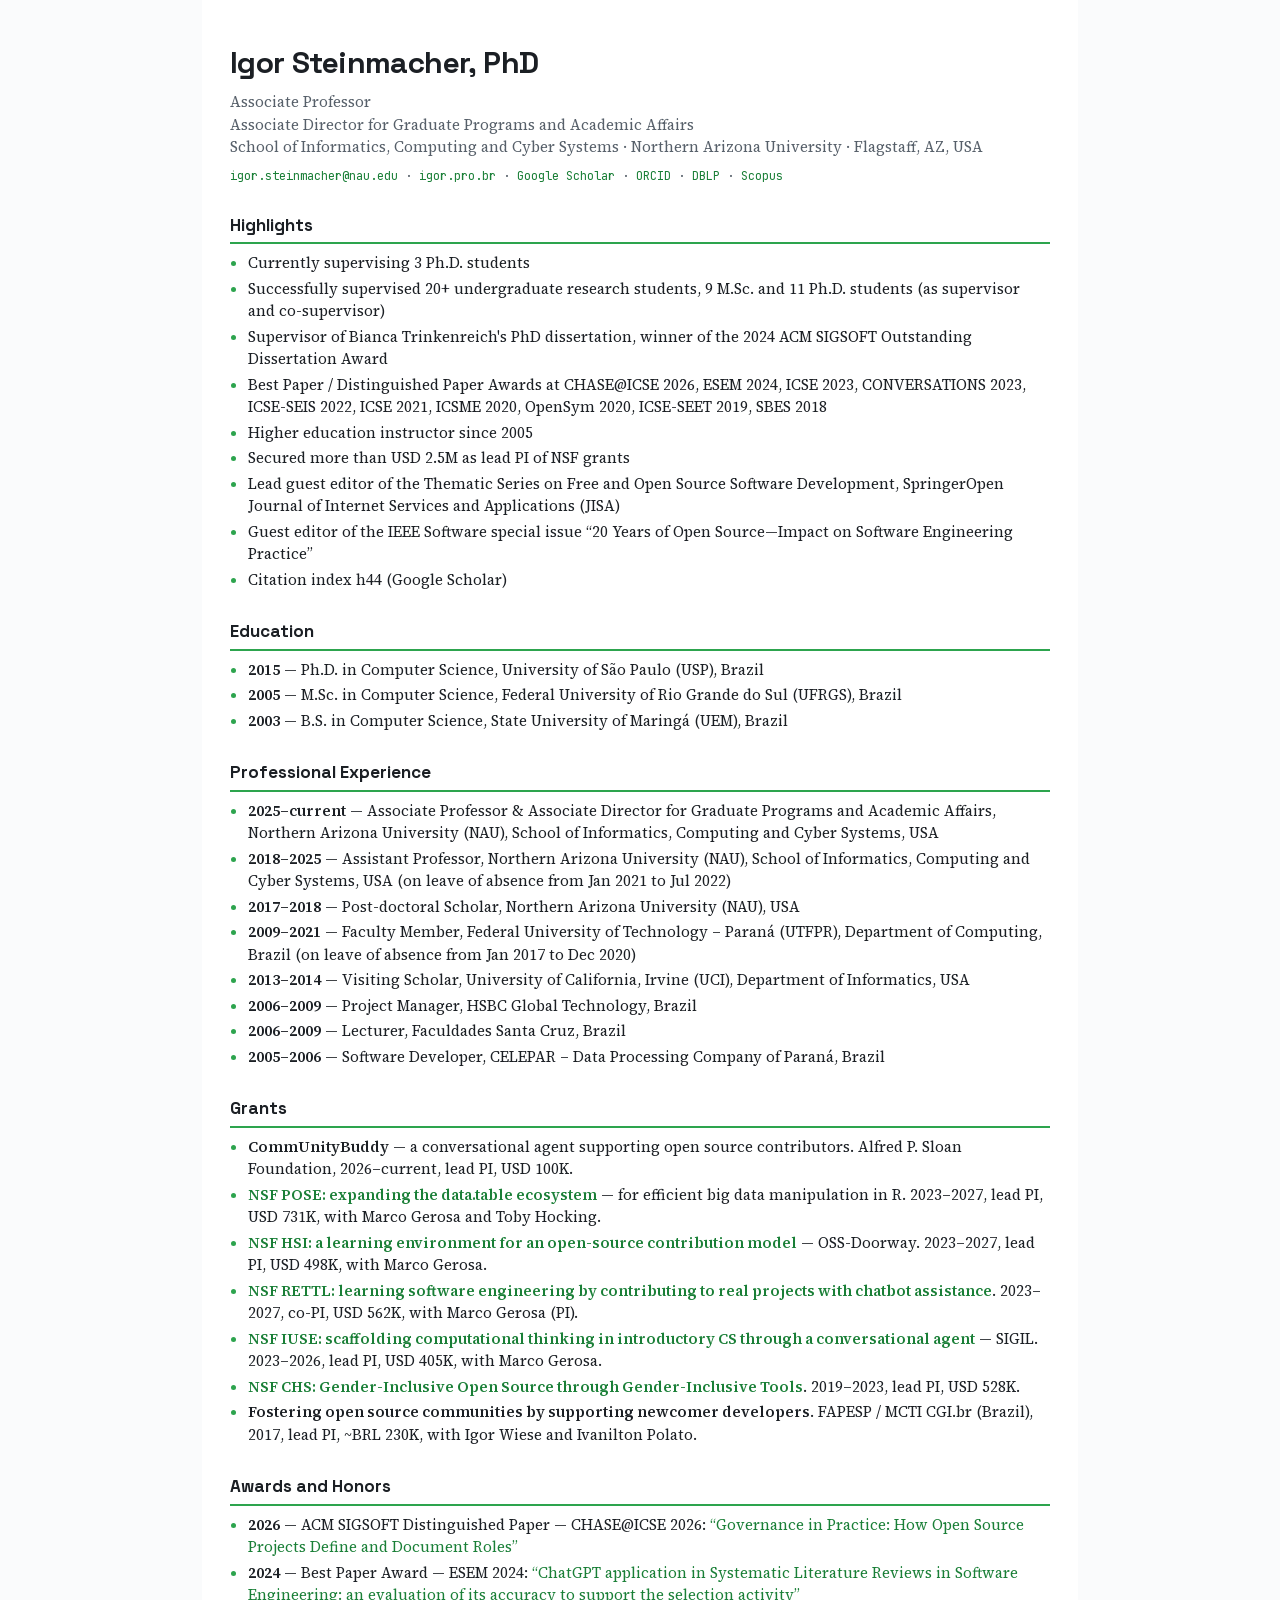
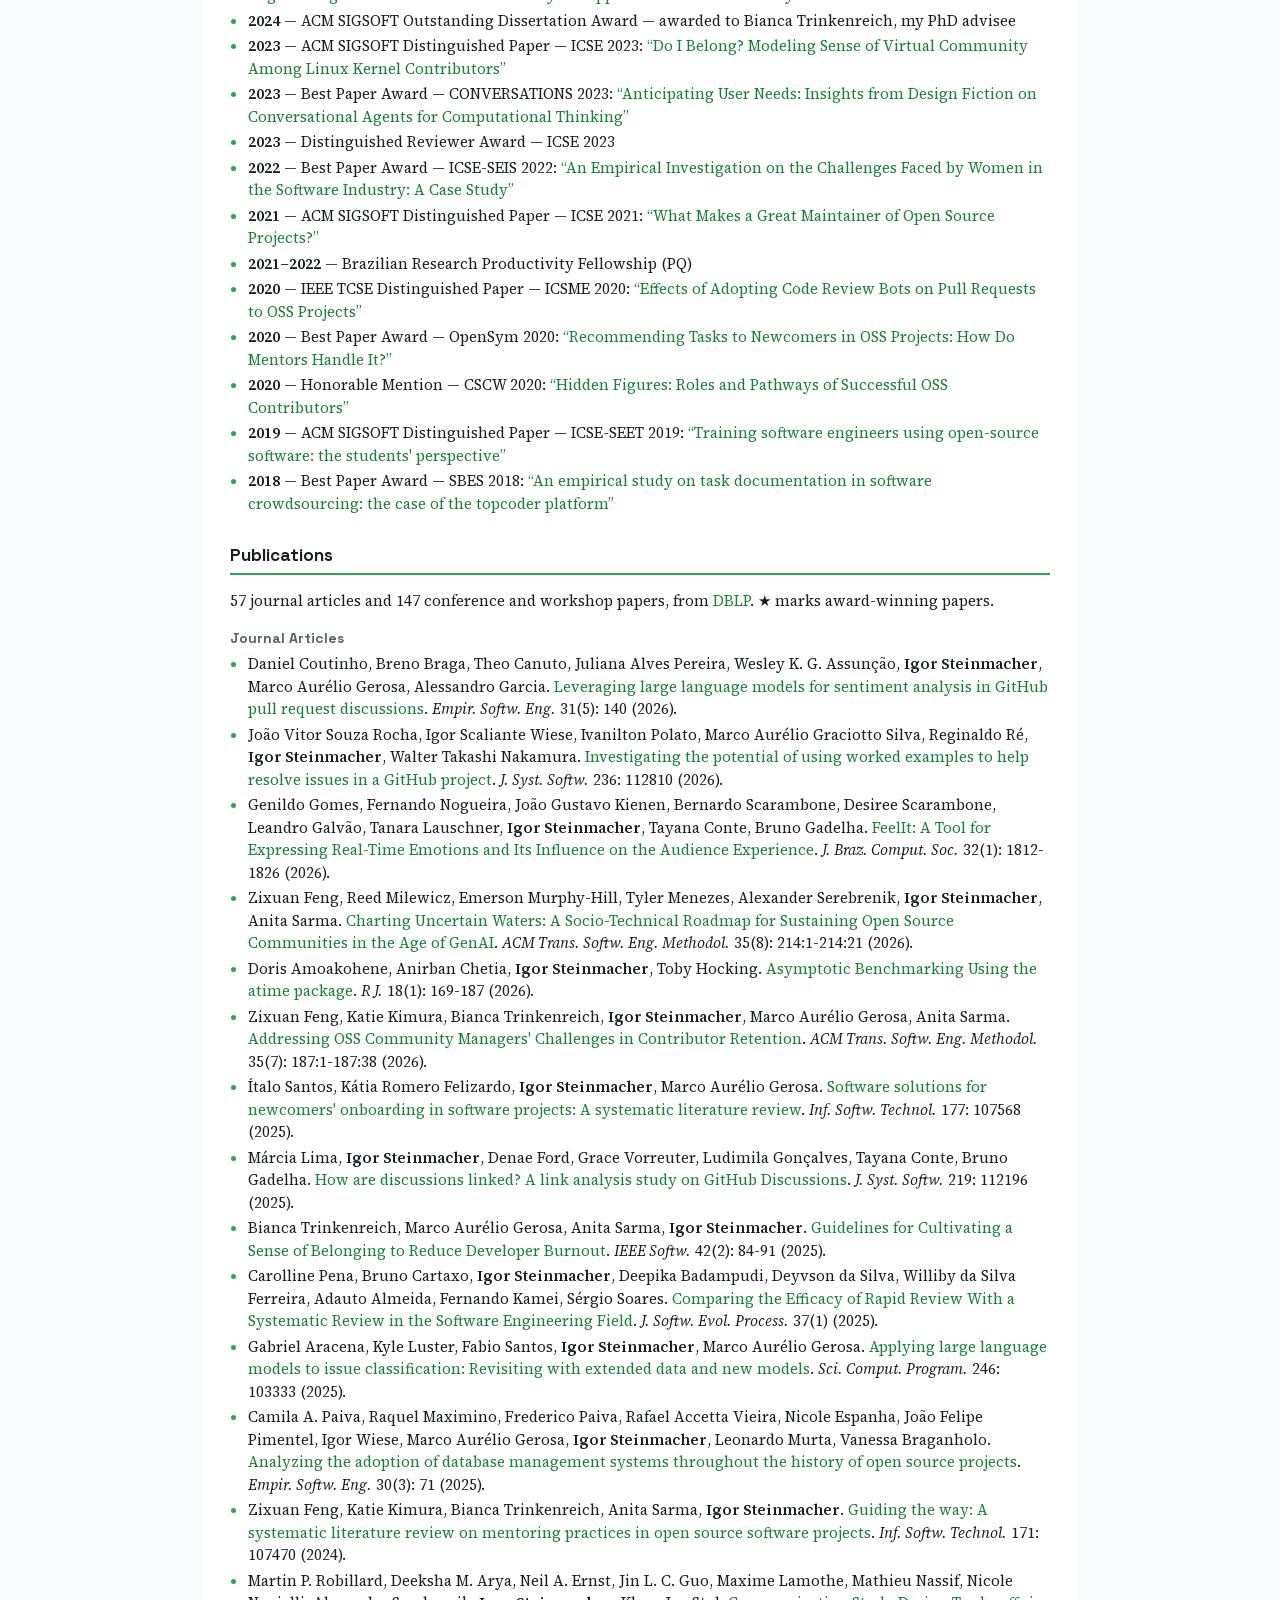
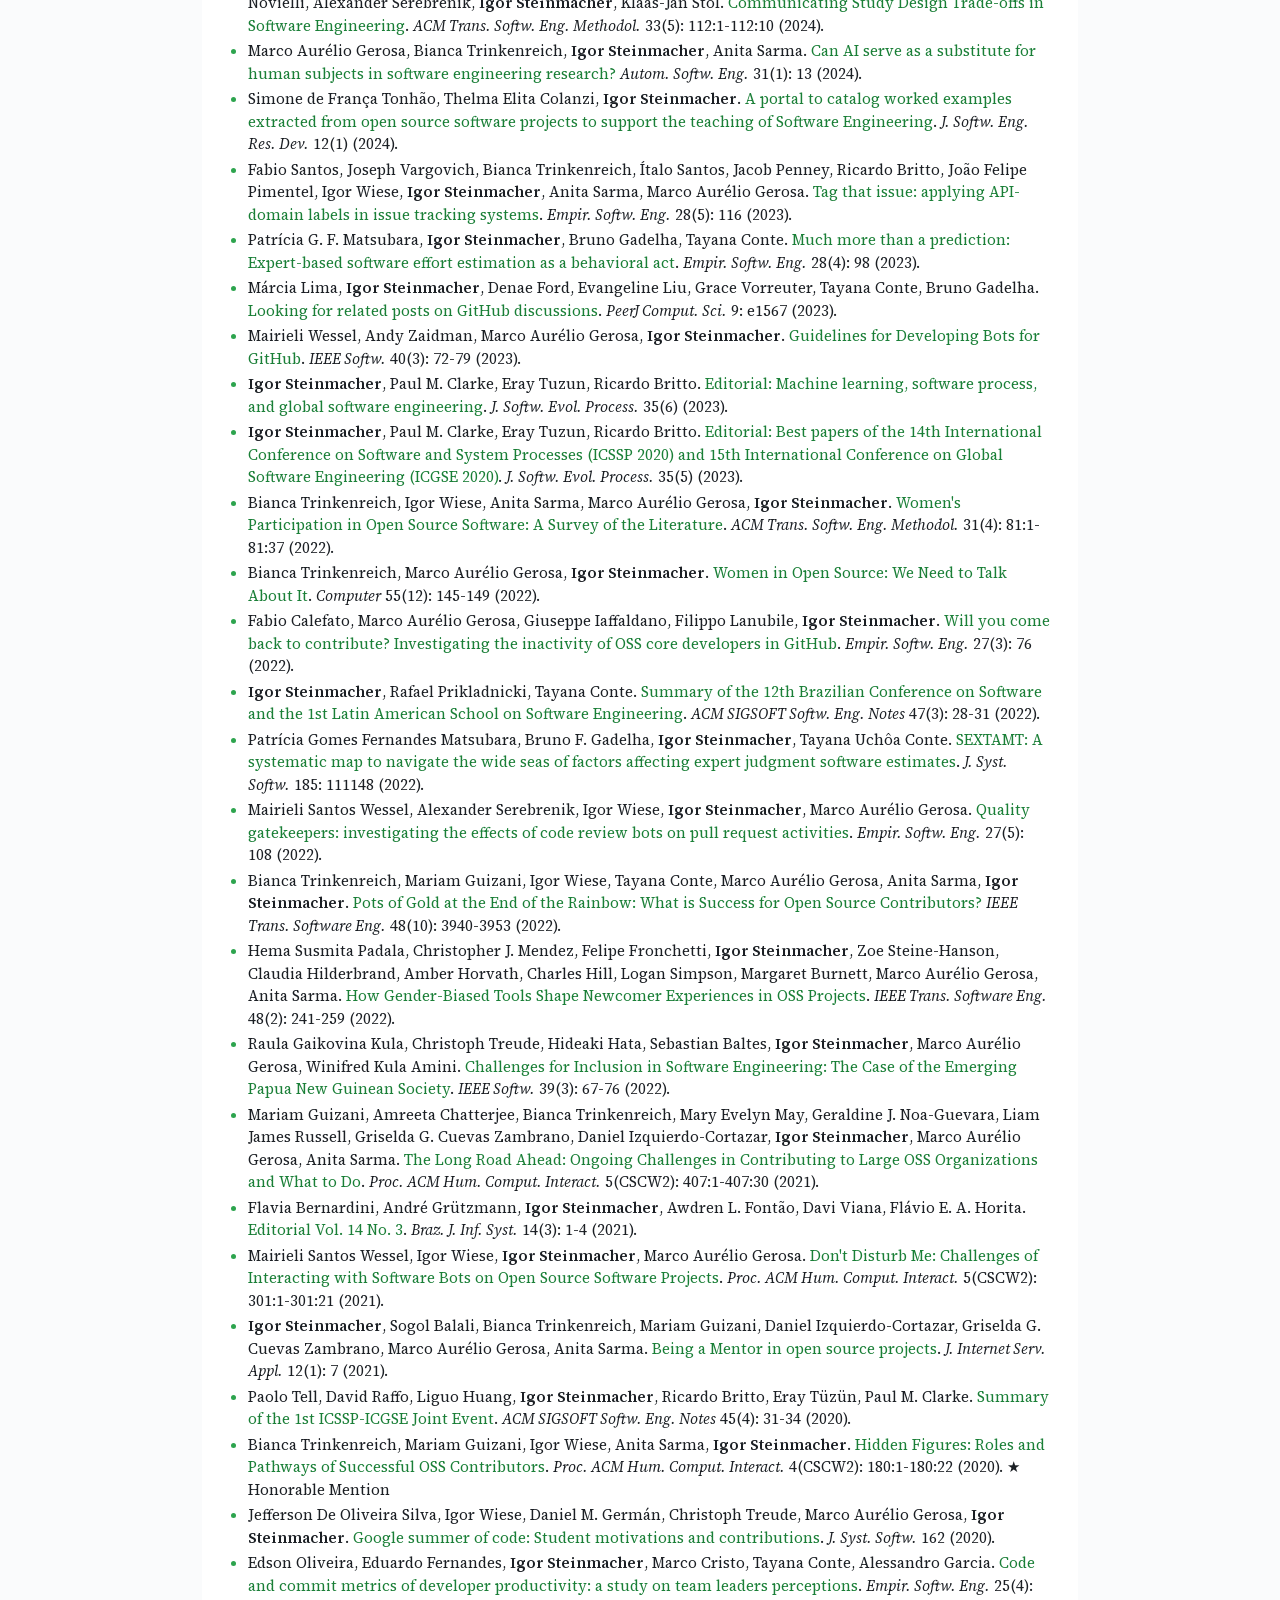
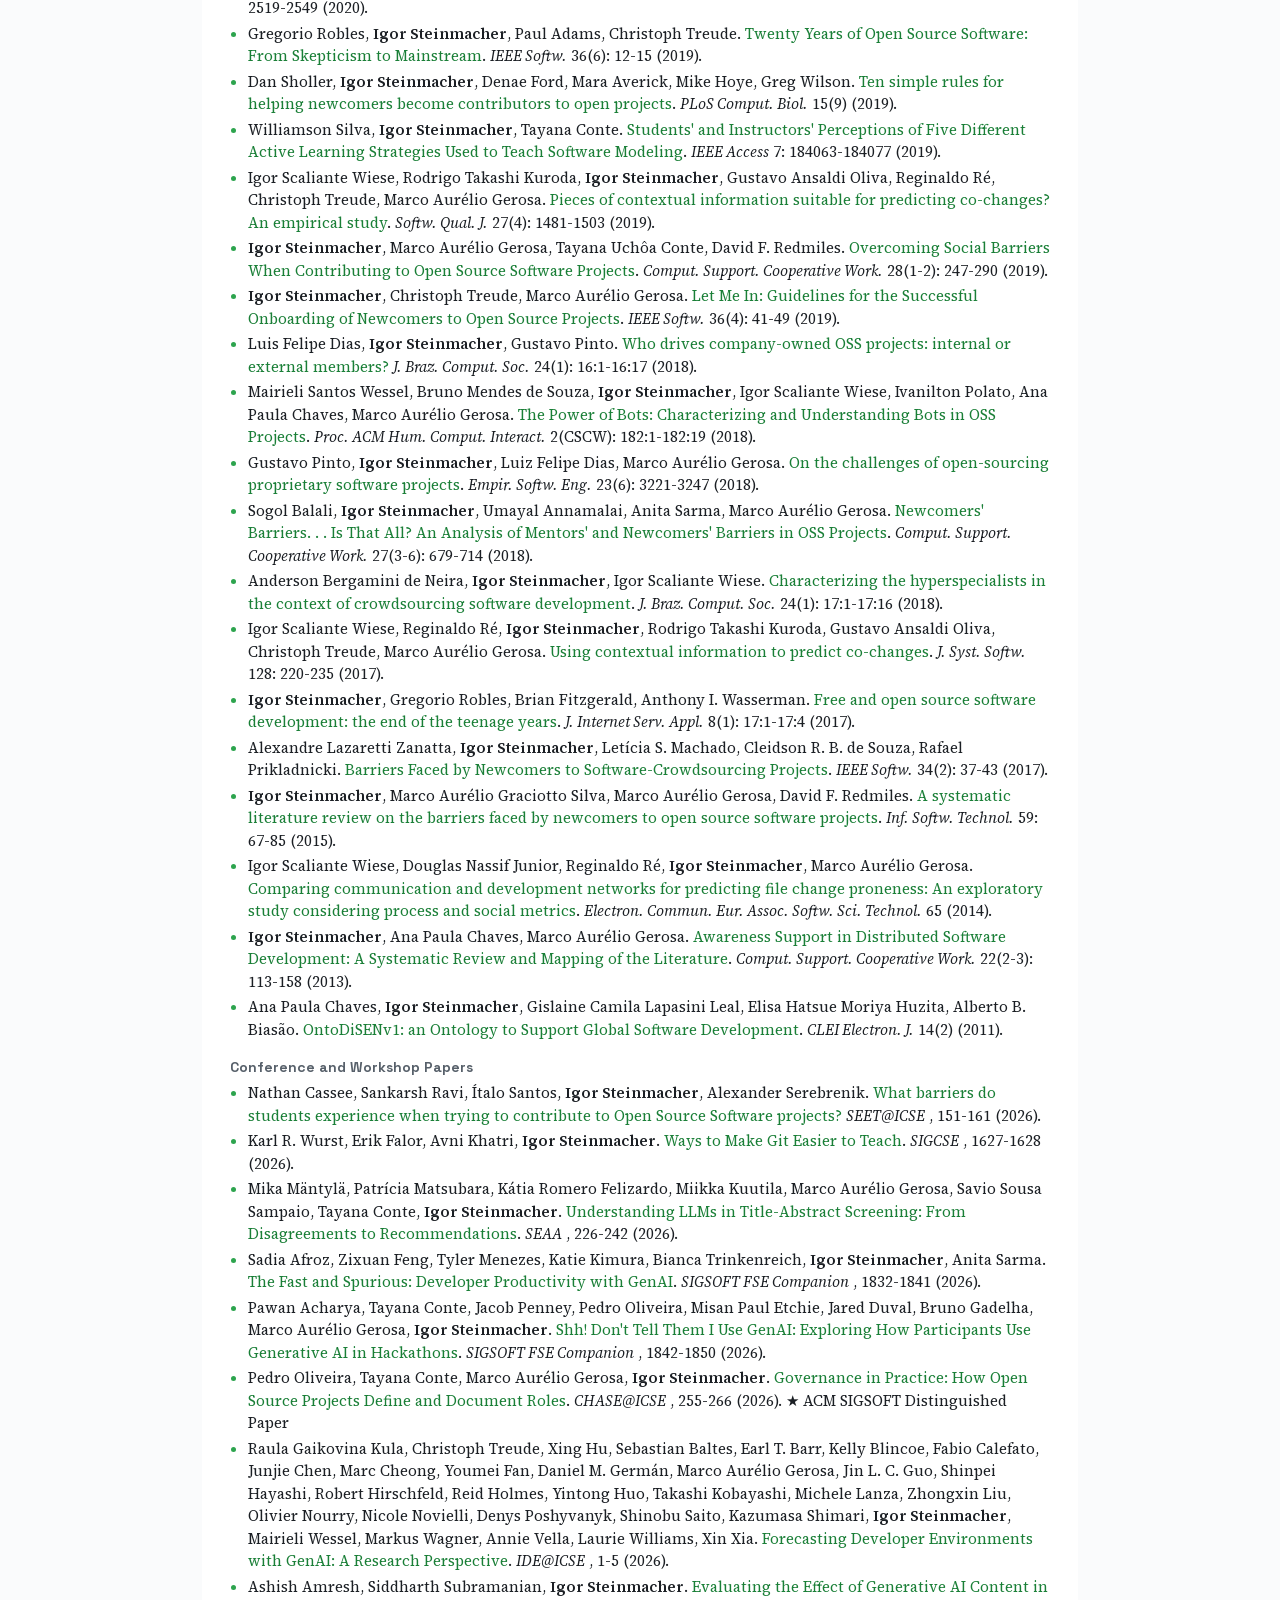
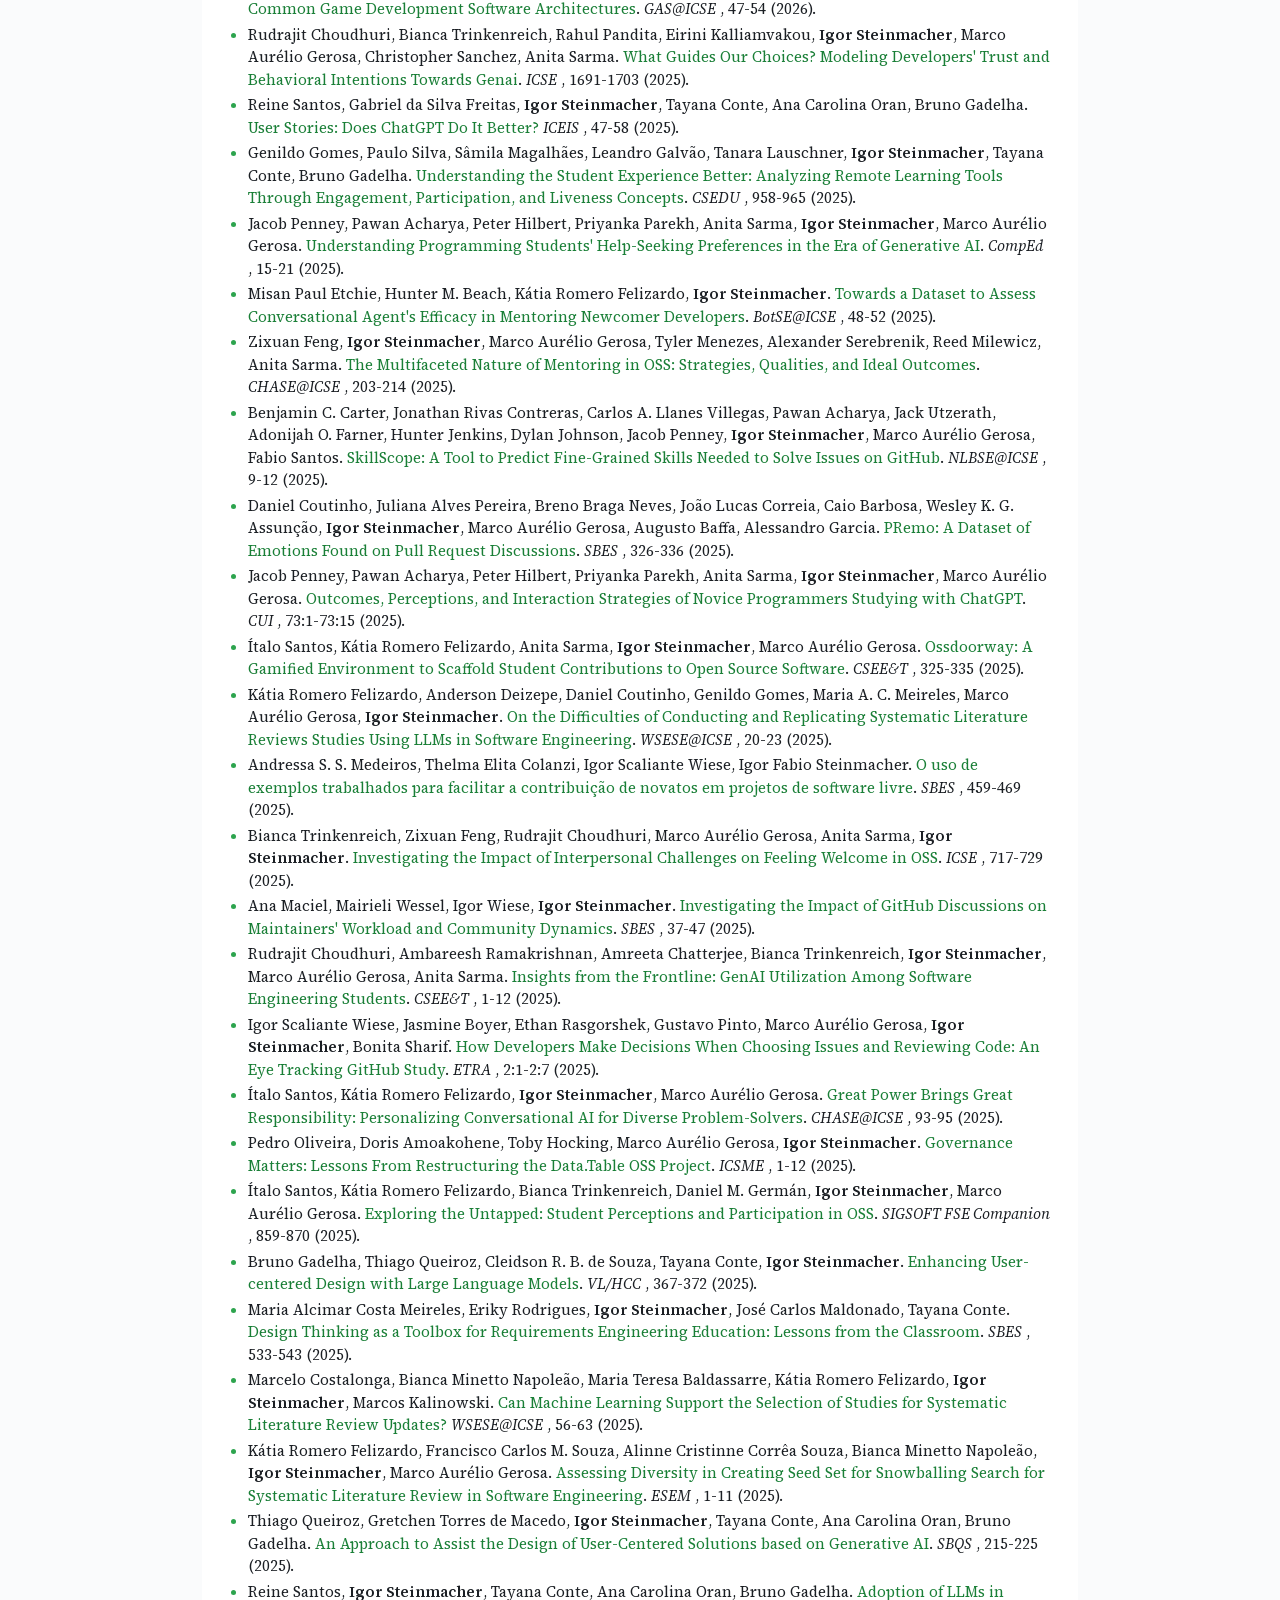
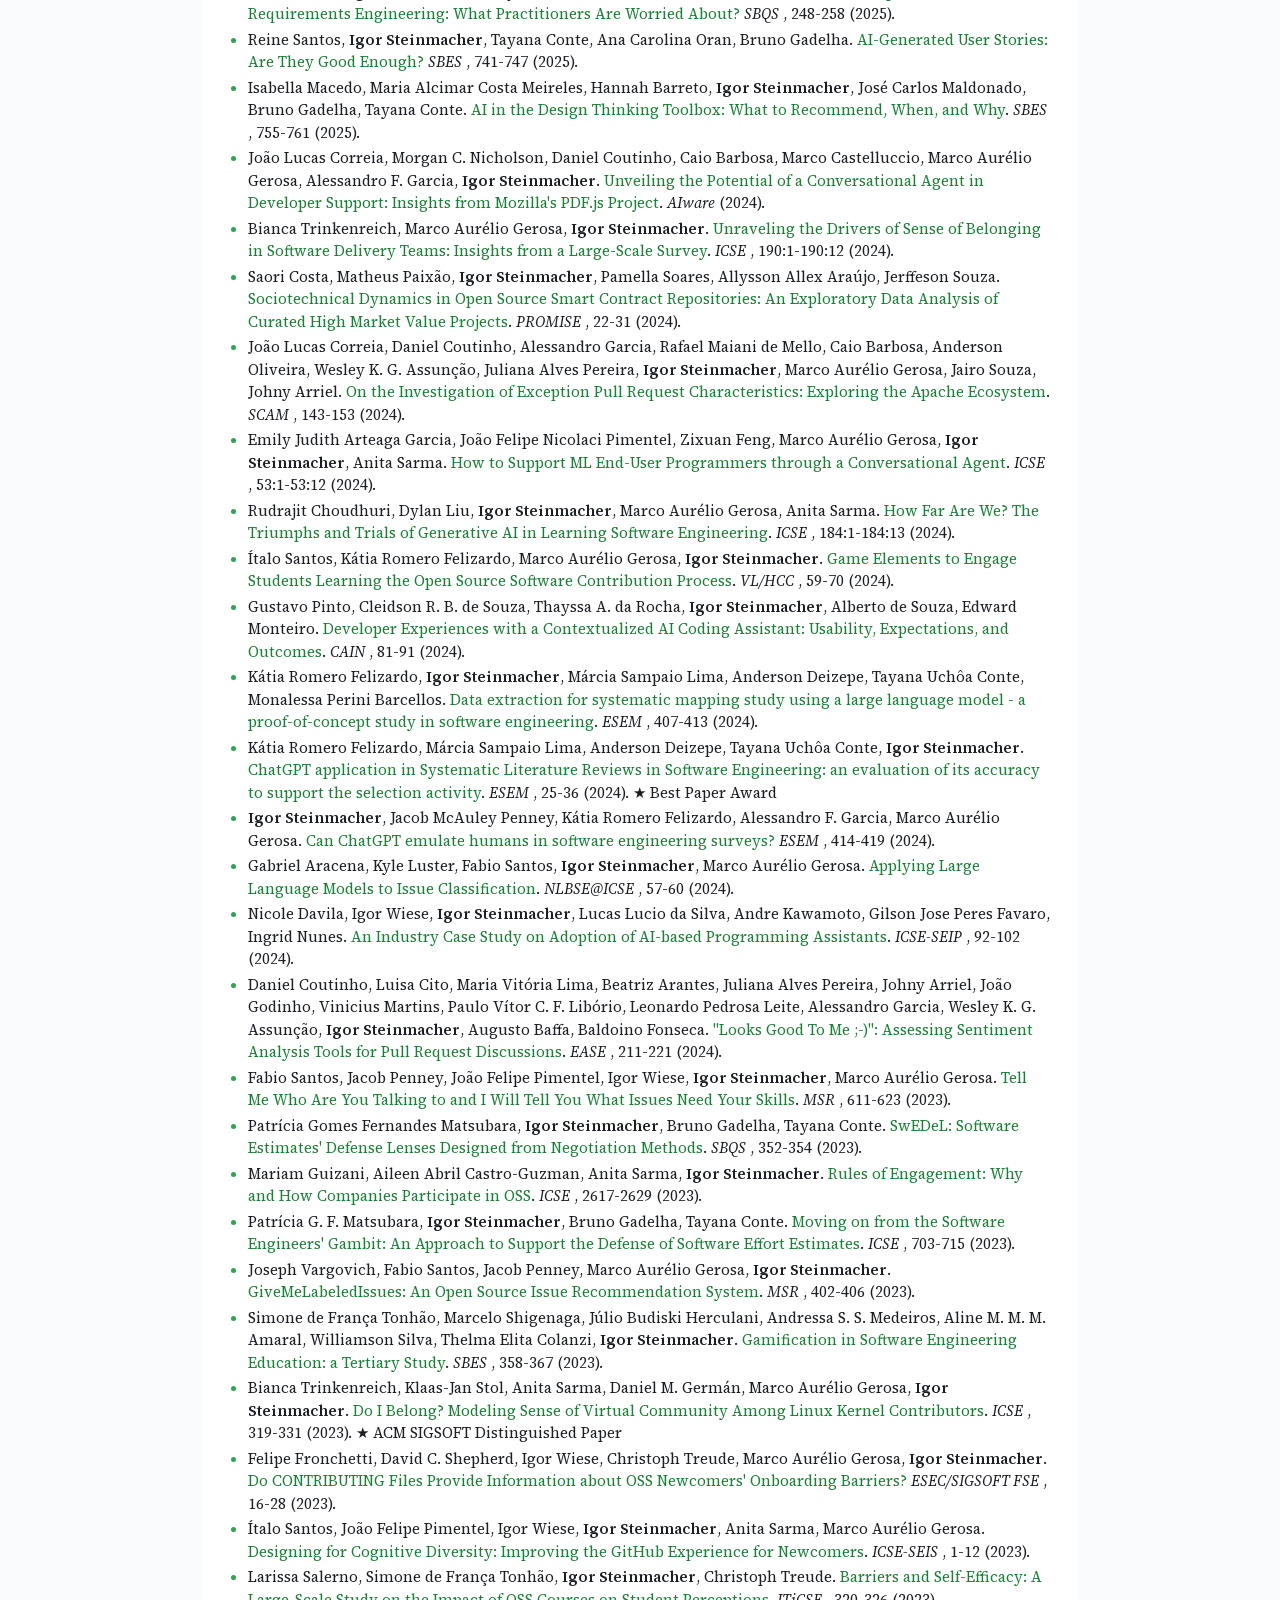
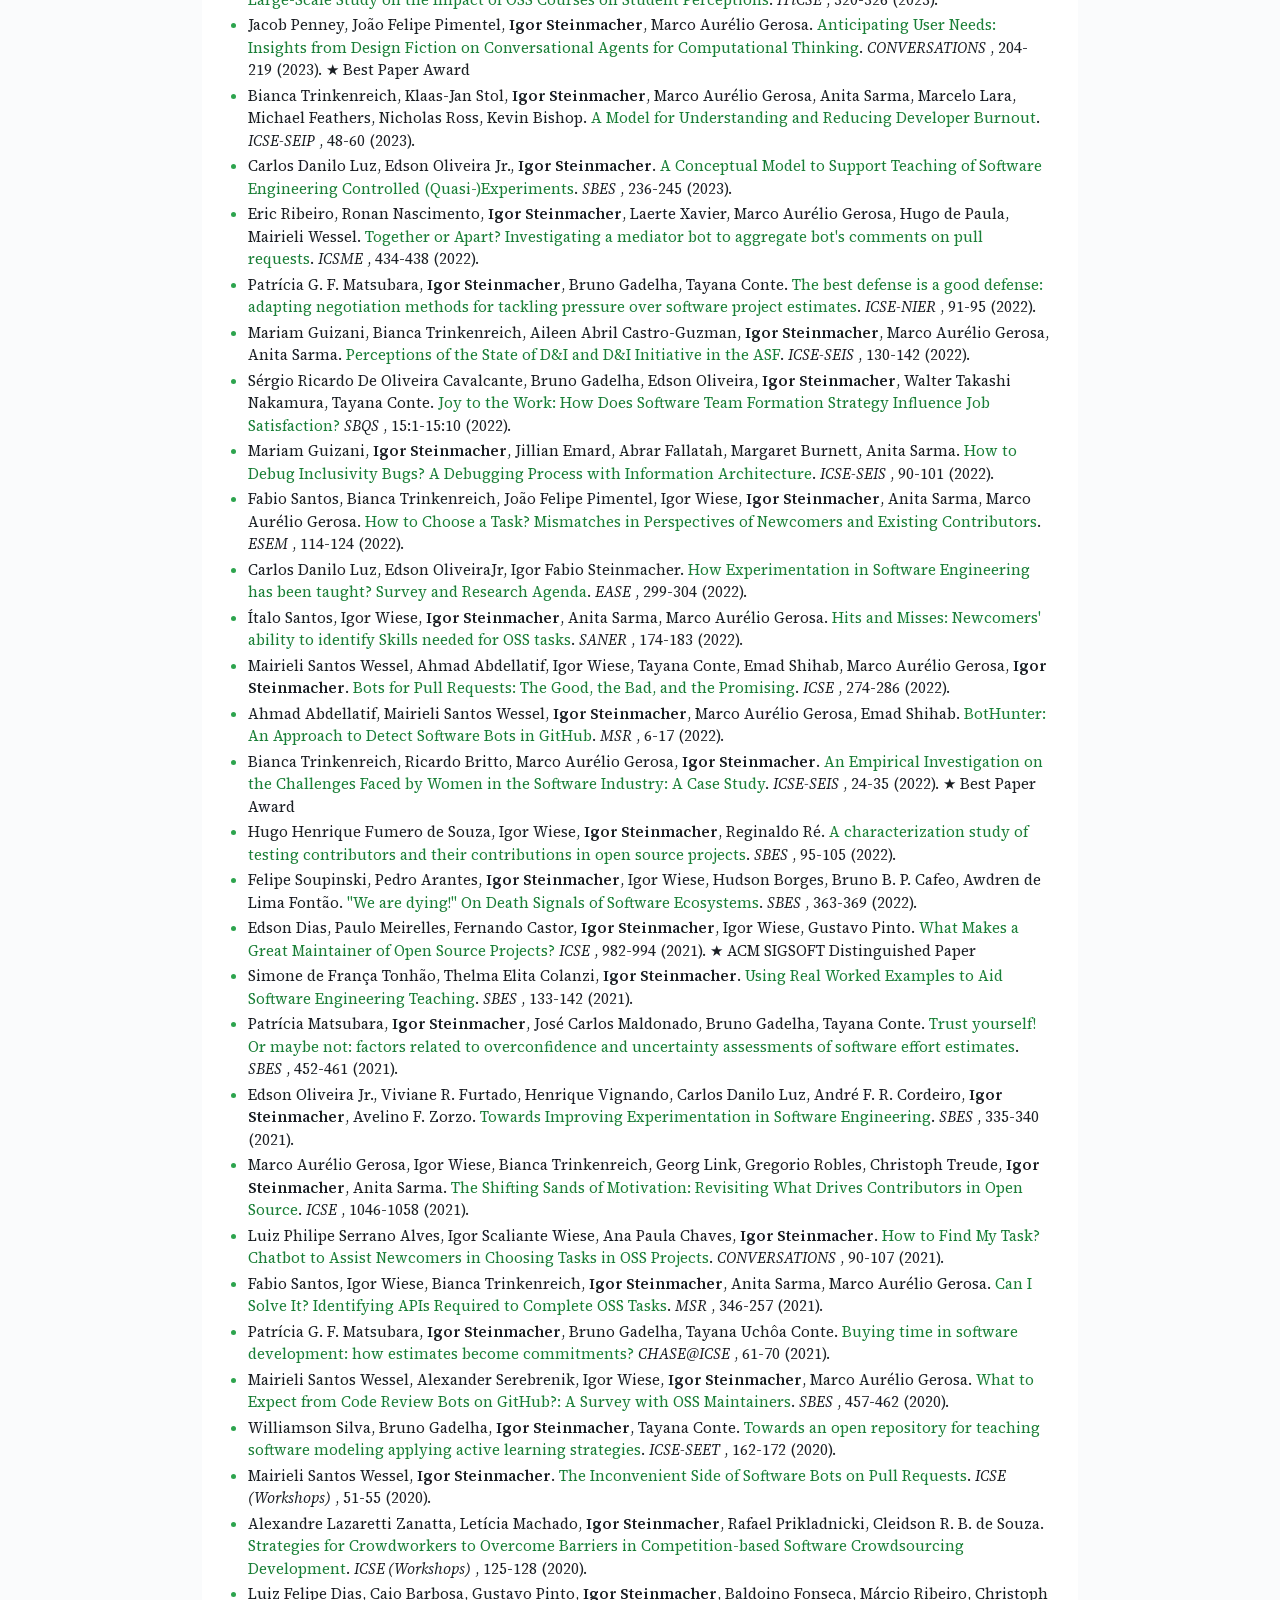
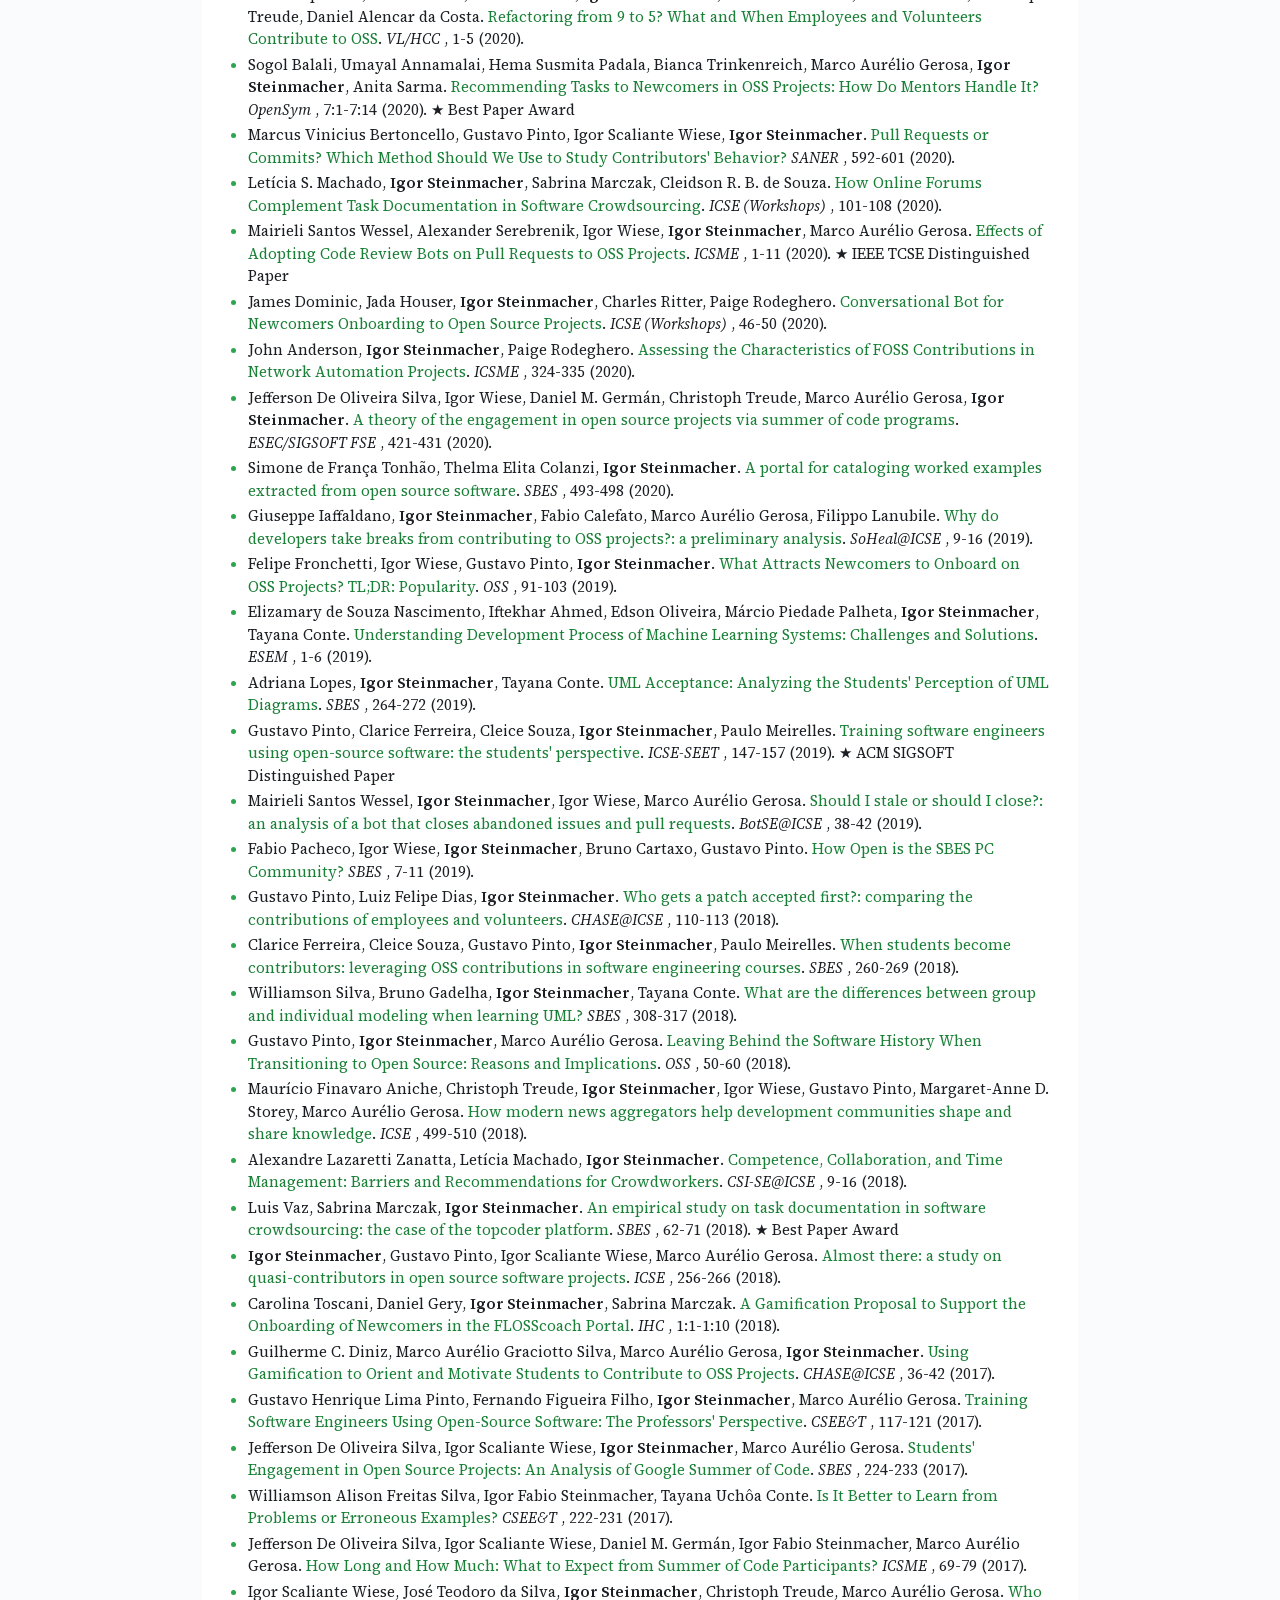
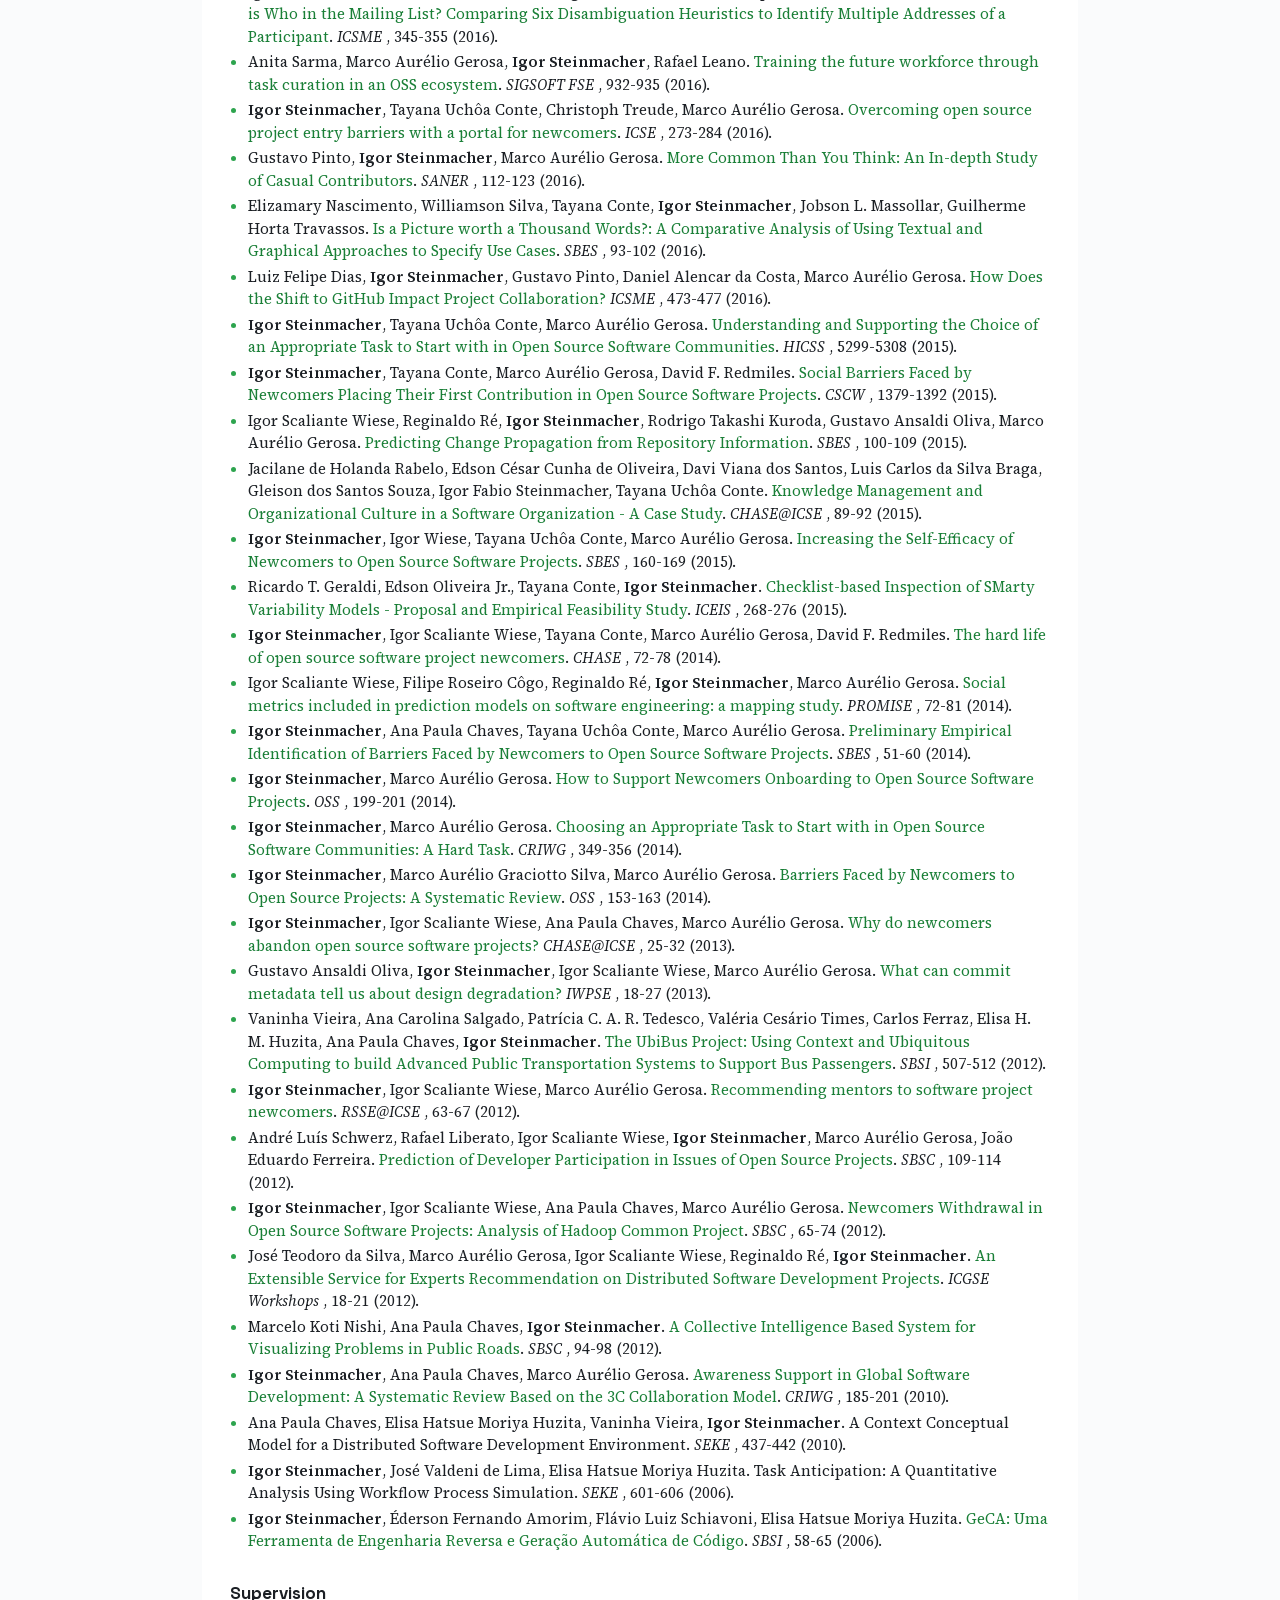
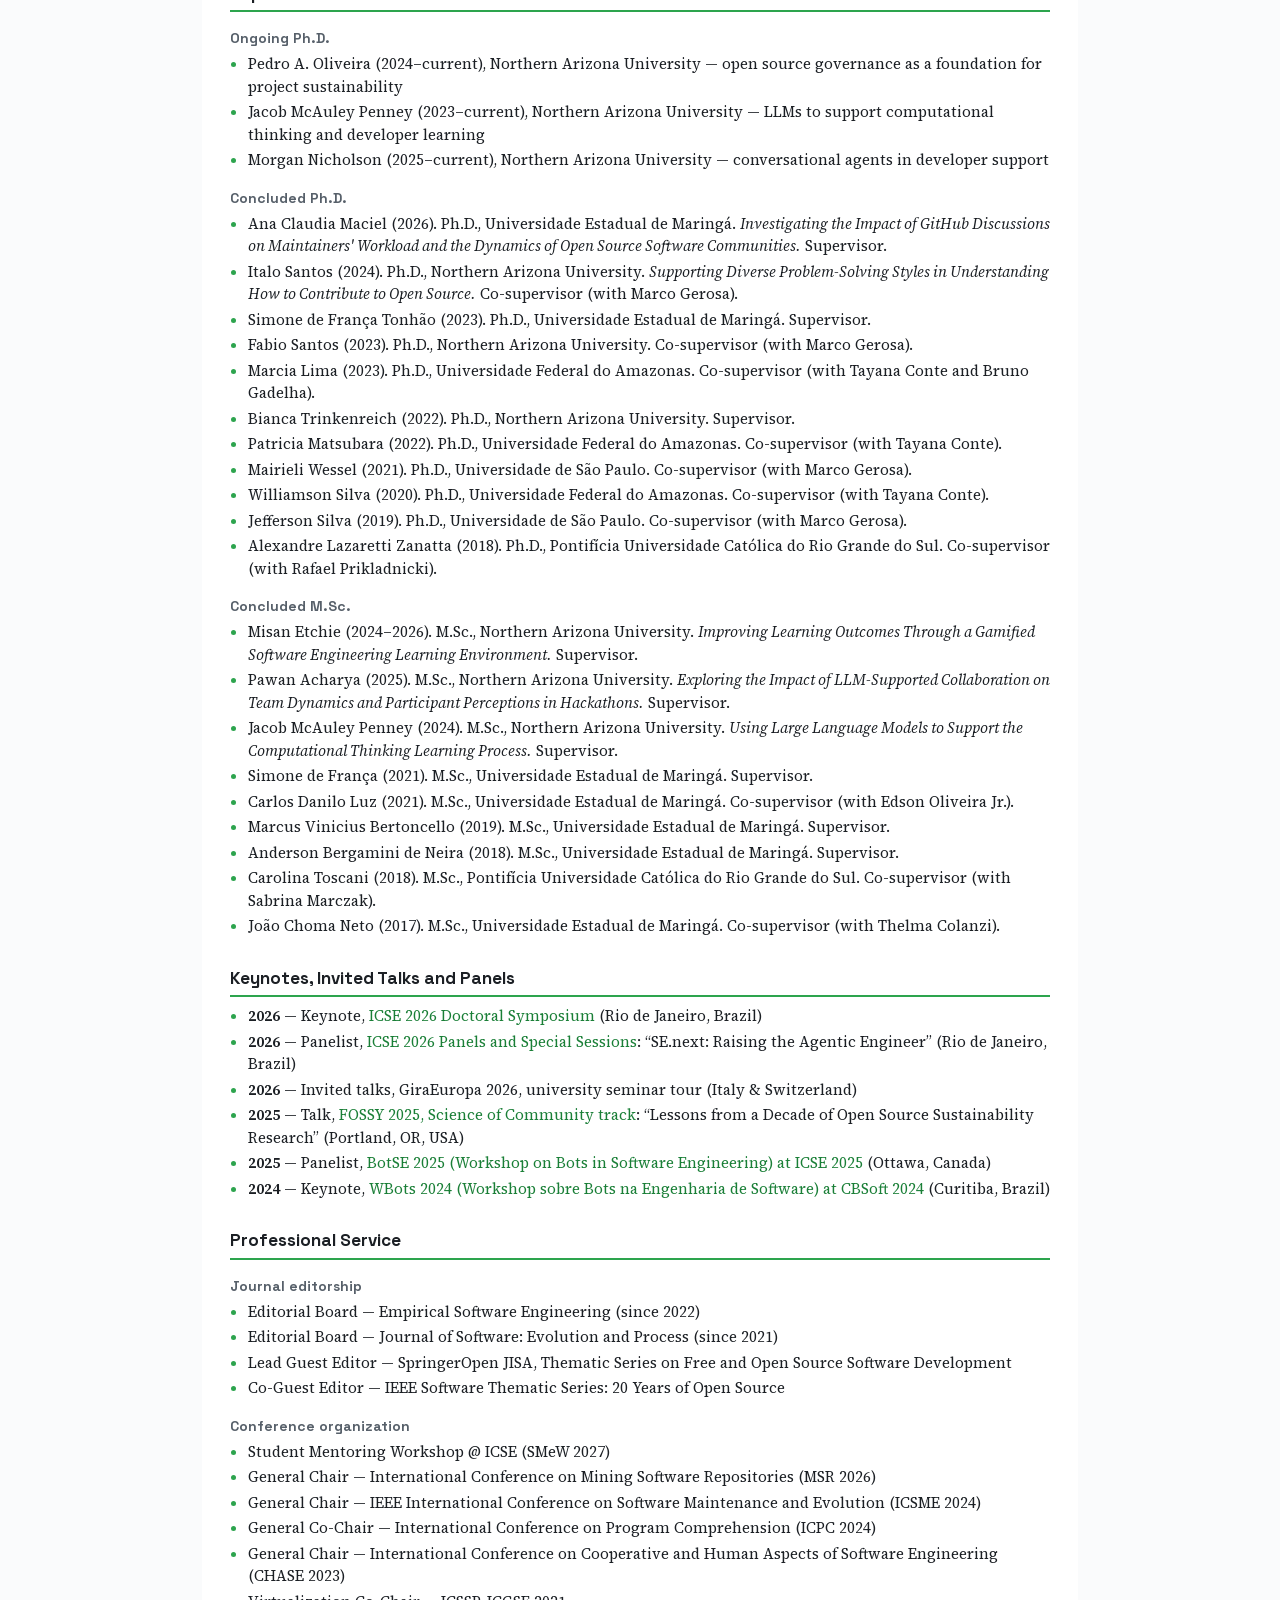
==== commit 10de7cae: "chore: regenerate CV" ====
--- a/cv/index.html
+++ b/cv/index.html
@@ -53,7 +53,7 @@
   <li>Currently supervising 3 Ph.D. students</li>
   <li>Successfully supervised 20+ undergraduate research students, 9 M.Sc. and 11 Ph.D. students (as supervisor and co-supervisor)</li>
   <li>Supervisor of Bianca Trinkenreich's PhD dissertation, winner of the 2024 ACM SIGSOFT Outstanding Dissertation Award</li>
-  <li>Best Paper / Distinguished Paper Awards at ESEM 2024, ICSE 2023, CONVERSATIONS 2023, ICSE-SEIS 2022, ICSE 2021, ICSME 2020, OpenSym 2020, ICSE-SEET 2019, SBES 2018</li>
+  <li>Best Paper / Distinguished Paper Awards at CHASE@ICSE 2026, ESEM 2024, ICSE 2023, CONVERSATIONS 2023, ICSE-SEIS 2022, ICSE 2021, ICSME 2020, OpenSym 2020, ICSE-SEET 2019, SBES 2018</li>
   <li>Higher education instructor since 2005</li>
   <li>Secured more than USD 2.5M as lead PI of NSF grants</li>
   <li>Lead guest editor of the Thematic Series on Free and Open Source Software Development, SpringerOpen Journal of Internet Services and Applications (JISA)</li>
@@ -89,6 +89,7 @@
 </ul>
 <h2>Awards and Honors</h2>
 <ul>
+  <li><strong>2026</strong> — ACM SIGSOFT Distinguished Paper — CHASE@ICSE 2026: <a href="https://doi.org/10.1145/3794860.3794911">“Governance in Practice: How Open Source Projects Define and Document Roles”</a></li>
   <li><strong>2024</strong> — Best Paper Award — ESEM 2024: <a href="https://doi.org/10.1145/3674805.3686666">“ChatGPT application in Systematic Literature Reviews in Software Engineering: an evaluation of its accuracy to support the selection activity”</a></li>
   <li><strong>2024</strong> — ACM SIGSOFT Outstanding Dissertation Award — awarded to Bianca Trinkenreich, my PhD advisee</li>
   <li><strong>2023</strong> — ACM SIGSOFT Distinguished Paper — ICSE 2023: <a href="https://doi.org/10.1109/ICSE48619.2023.00038">“Do I Belong? Modeling Sense of Virtual Community Among Linux Kernel Contributors”</a></li>
@@ -172,7 +173,7 @@
   <li>Mika Mäntylä, Patrícia Matsubara, Kátia Romero Felizardo, Miikka Kuutila, Marco Aurélio Gerosa, Savio Sousa Sampaio, Tayana Conte, <strong>Igor Steinmacher</strong>. <a href="https://doi.org/10.1007/978-3-032-36587-3_16">Understanding LLMs in Title-Abstract Screening: From Disagreements to Recommendations</a>. <em>SEAA</em> , 226-242 (2026).</li>
   <li>Sadia Afroz, Zixuan Feng, Tyler Menezes, Katie Kimura, Bianca Trinkenreich, <strong>Igor Steinmacher</strong>, Anita Sarma. <a href="https://doi.org/10.1145/3803437.3806710">The Fast and Spurious: Developer Productivity with GenAI</a>. <em>SIGSOFT FSE Companion</em> , 1832-1841 (2026).</li>
   <li>Pawan Acharya, Tayana Conte, Jacob Penney, Pedro Oliveira, Misan Paul Etchie, Jared Duval, Bruno Gadelha, Marco Aurélio Gerosa, <strong>Igor Steinmacher</strong>. <a href="https://doi.org/10.1145/3803437.3806711">Shh! Don't Tell Them I Use GenAI: Exploring How Participants Use Generative AI in Hackathons</a>. <em>SIGSOFT FSE Companion</em> , 1842-1850 (2026).</li>
-  <li>Pedro Oliveira, Tayana Conte, Marco Aurélio Gerosa, <strong>Igor Steinmacher</strong>. <a href="https://doi.org/10.1145/3794860.3794911">Governance in Practice: How Open Source Projects Define and Document Roles</a>. <em>CHASE@ICSE</em> , 255-266 (2026).</li>
+  <li>Pedro Oliveira, Tayana Conte, Marco Aurélio Gerosa, <strong>Igor Steinmacher</strong>. <a href="https://doi.org/10.1145/3794860.3794911">Governance in Practice: How Open Source Projects Define and Document Roles</a>. <em>CHASE@ICSE</em> , 255-266 (2026). ★ ACM SIGSOFT Distinguished Paper</li>
   <li>Raula Gaikovina Kula, Christoph Treude, Xing Hu, Sebastian Baltes, Earl T. Barr, Kelly Blincoe, Fabio Calefato, Junjie Chen, Marc Cheong, Youmei Fan, Daniel M. Germán, Marco Aurélio Gerosa, Jin L. C. Guo, Shinpei Hayashi, Robert Hirschfeld, Reid Holmes, Yintong Huo, Takashi Kobayashi, Michele Lanza, Zhongxin Liu, Olivier Nourry, Nicole Novielli, Denys Poshyvanyk, Shinobu Saito, Kazumasa Shimari, <strong>Igor Steinmacher</strong>, Mairieli Wessel, Markus Wagner, Annie Vella, Laurie Williams, Xin Xia. <a href="https://doi.org/10.1145/3786151.3788604">Forecasting Developer Environments with GenAI: A Research Perspective</a>. <em>IDE@ICSE</em> , 1-5 (2026).</li>
   <li>Ashish Amresh, Siddharth Subramanian, <strong>Igor Steinmacher</strong>. <a href="https://doi.org/10.1145/3786171.3788379">Evaluating the Effect of Generative AI Content in Common Game Development Software Architectures</a>. <em>GAS@ICSE</em> , 47-54 (2026).</li>
   <li>Rudrajit Choudhuri, Bianca Trinkenreich, Rahul Pandita, Eirini Kalliamvakou, <strong>Igor Steinmacher</strong>, Marco Aurélio Gerosa, Christopher Sanchez, Anita Sarma. <a href="https://doi.org/10.1109/ICSE55347.2025.00087">What Guides Our Choices? Modeling Developers' Trust and Behavioral Intentions Towards Genai</a>. <em>ICSE</em> , 1691-1703 (2025).</li>
@@ -348,11 +349,14 @@
   <li>Carolina Toscani (2018). M.Sc., Pontifícia Universidade Católica do Rio Grande do Sul. Co-supervisor (with Sabrina Marczak).</li>
   <li>João Choma Neto (2017). M.Sc., Universidade Estadual de Maringá. Co-supervisor (with Thelma Colanzi).</li>
 </ul>
-<h2>Invited Talks and Keynotes</h2>
-<ul>
-  <li><strong>2026</strong> — Keynote, ICSE 2026 Doctoral Symposium (Rio de Janeiro, Brazil)</li>
-  <li><strong>2026</strong> — Keynote, GiraEuropa 2026 (Italy &amp; Switzerland)</li>
-  <li><strong>2025</strong> — Keynote, FOSSY 2025 (Portland, OR, USA)</li>
+<h2>Keynotes, Invited Talks and Panels</h2>
+<ul>
+  <li><strong>2026</strong> — Keynote, <a href="https://conf.researchr.org/track/icse-2026/icse-2026-doctoral-symposium">ICSE 2026 Doctoral Symposium</a> (Rio de Janeiro, Brazil)</li>
+  <li><strong>2026</strong> — Panelist, <a href="https://conf.researchr.org/track/icse-2026/icse-2026-panels-and-special-sessions">ICSE 2026 Panels and Special Sessions</a>: “SE.next: Raising the Agentic Engineer” (Rio de Janeiro, Brazil)</li>
+  <li><strong>2026</strong> — Invited talks, GiraEuropa 2026, university seminar tour (Italy &amp; Switzerland)</li>
+  <li><strong>2025</strong> — Talk, <a href="https://blog.communitydata.science/fossy-2025-wrap-up-igor-steinmacher-lessons-from-a-decade-of-open-source-sustainability-research/">FOSSY 2025, Science of Community track</a>: “Lessons from a Decade of Open Source Sustainability Research” (Portland, OR, USA)</li>
+  <li><strong>2025</strong> — Panelist, <a href="https://conf.researchr.org/home/icse-2025/botse-2025">BotSE 2025 (Workshop on Bots in Software Engineering) at ICSE 2025</a> (Ottawa, Canada)</li>
+  <li><strong>2024</strong> — Keynote, <a href="https://w-bots.github.io/wbots/2024/">WBots 2024 (Workshop sobre Bots na Engenharia de Software) at CBSoft 2024</a> (Curitiba, Brazil)</li>
 </ul>
 <h2>Professional Service</h2>
 <h3>Journal editorship</h3>
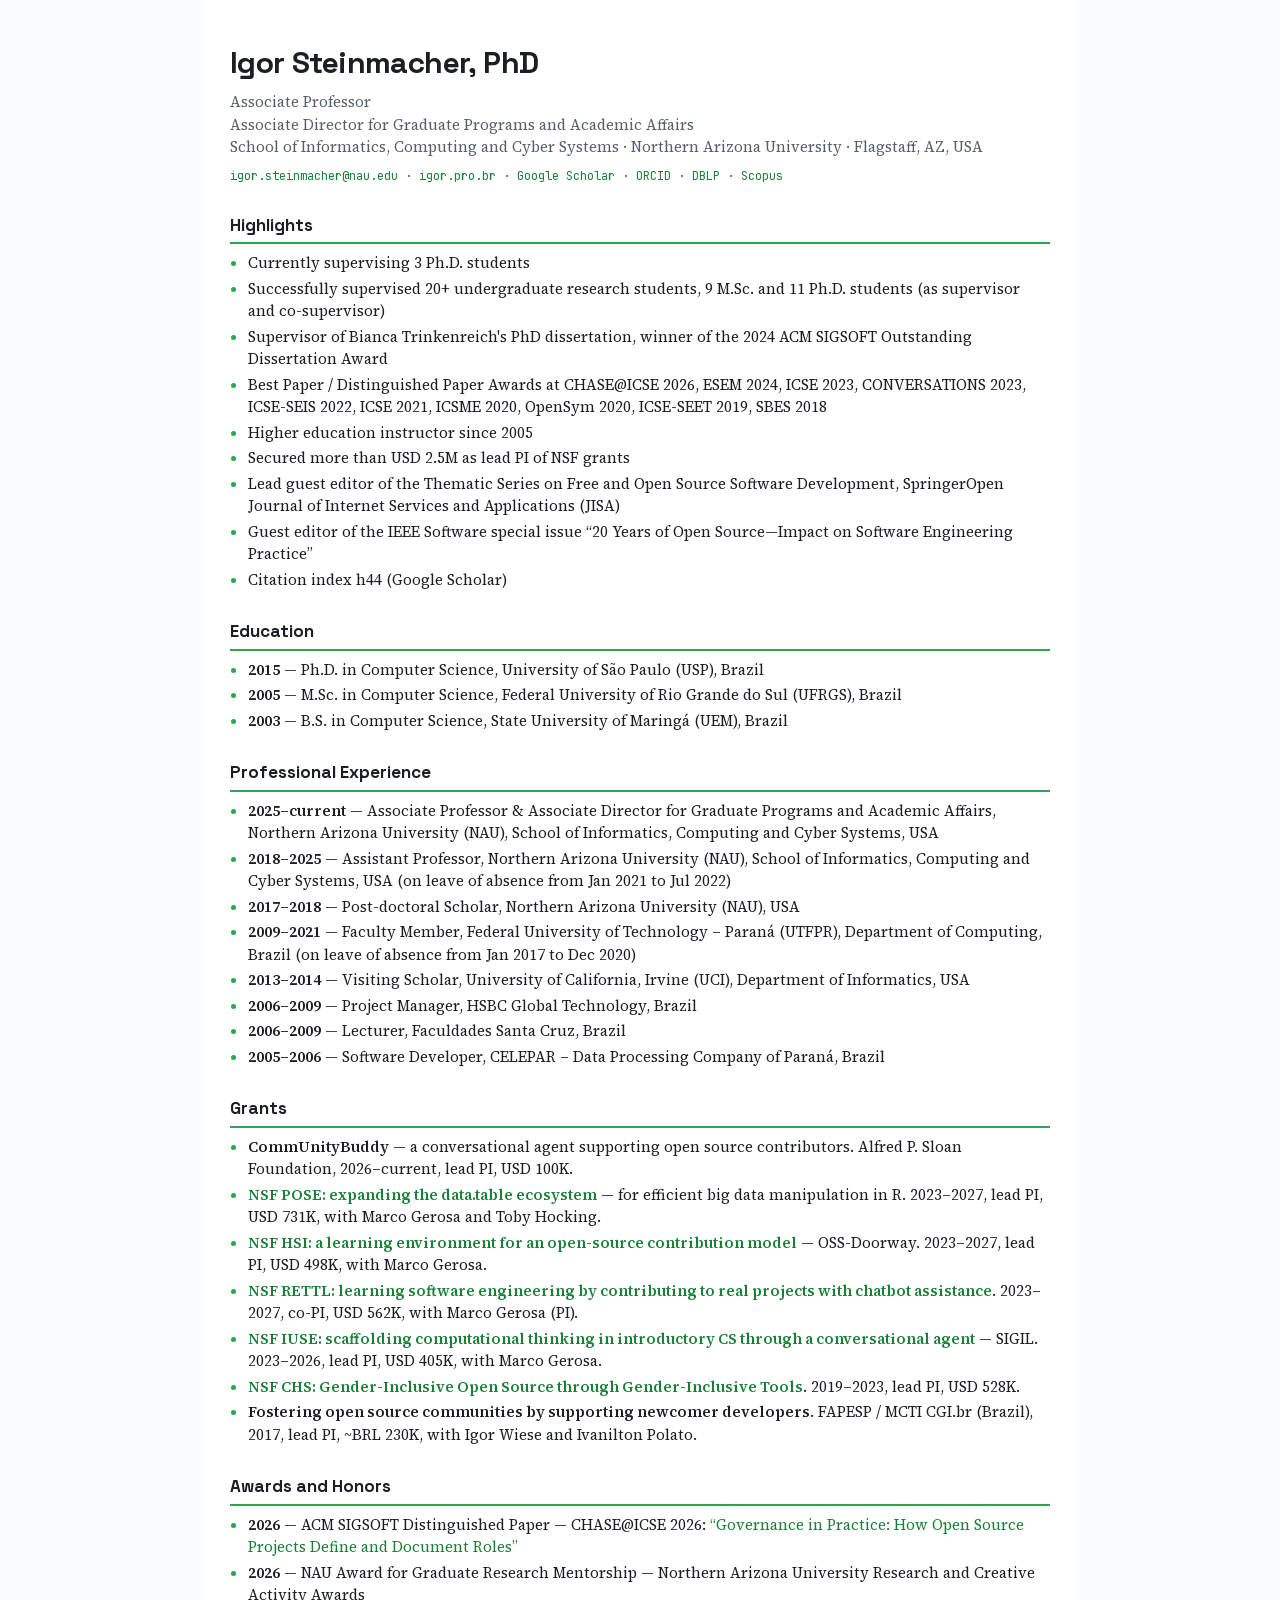
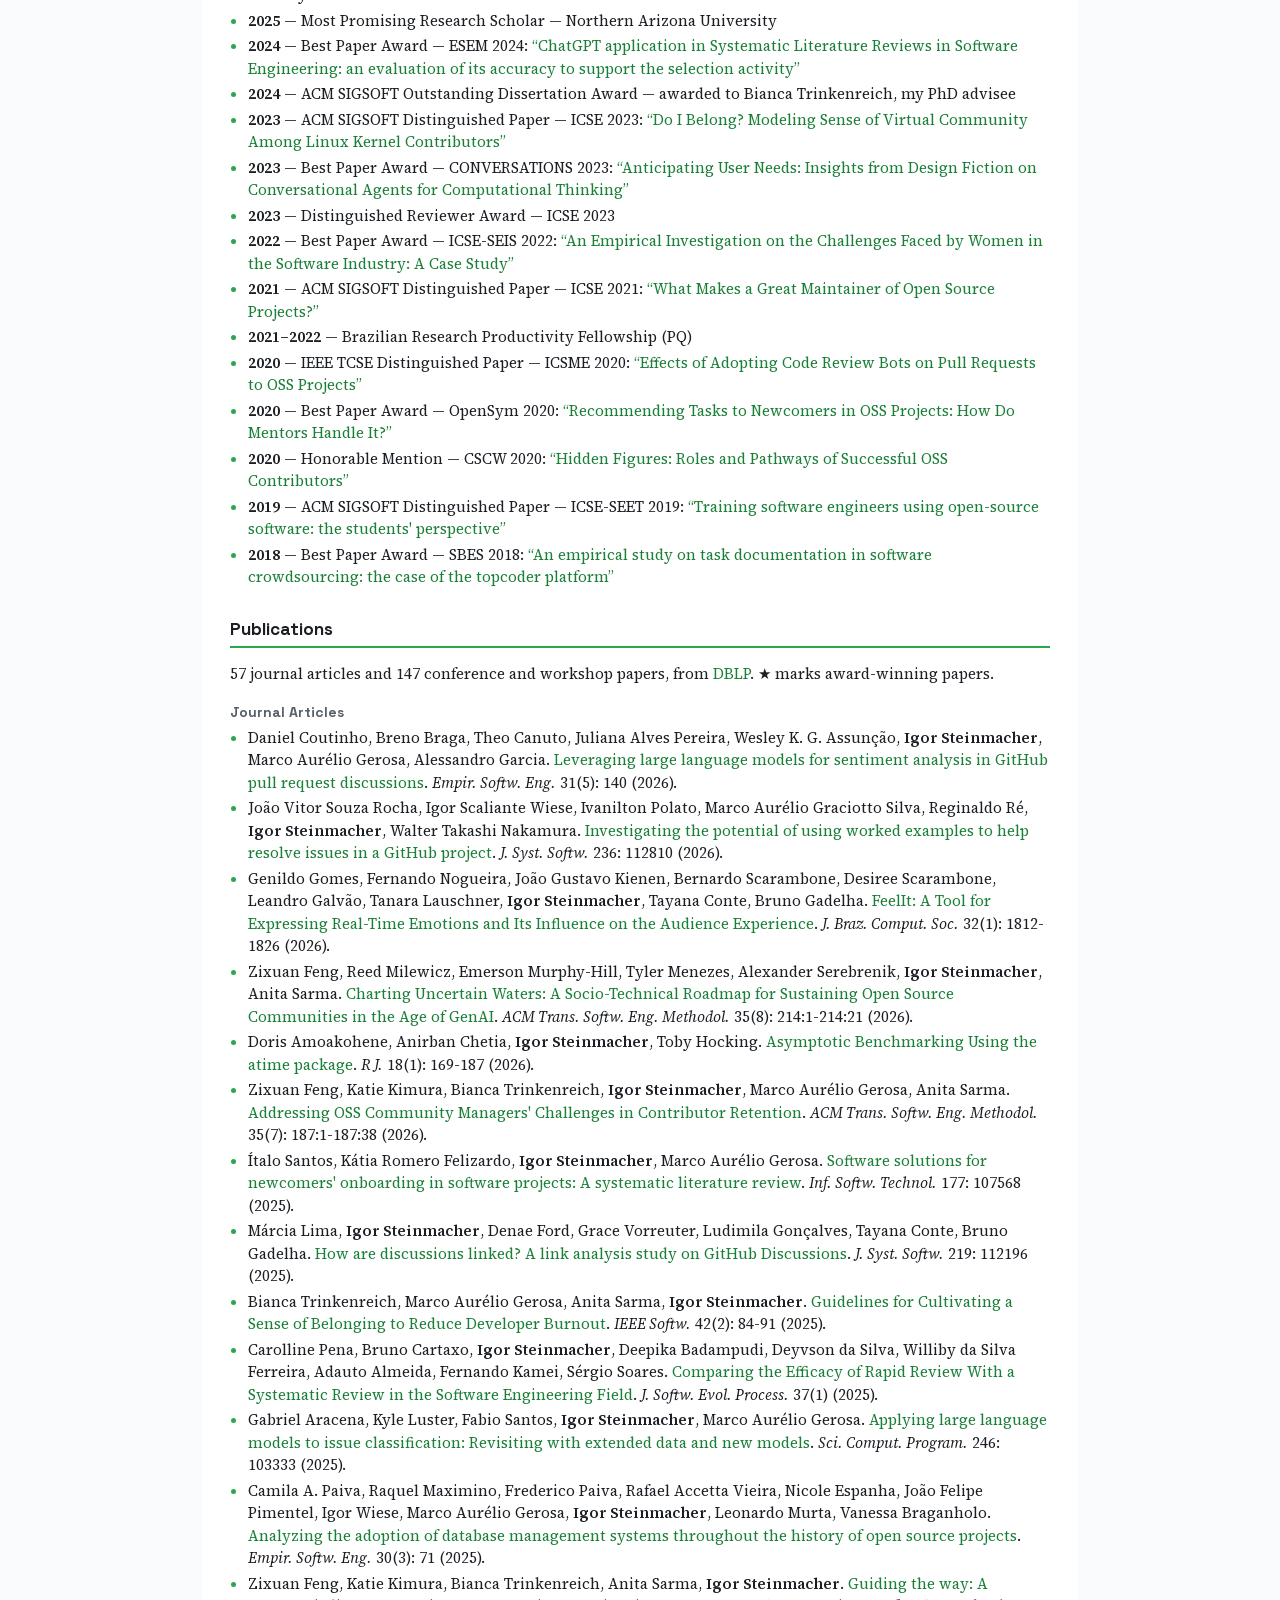
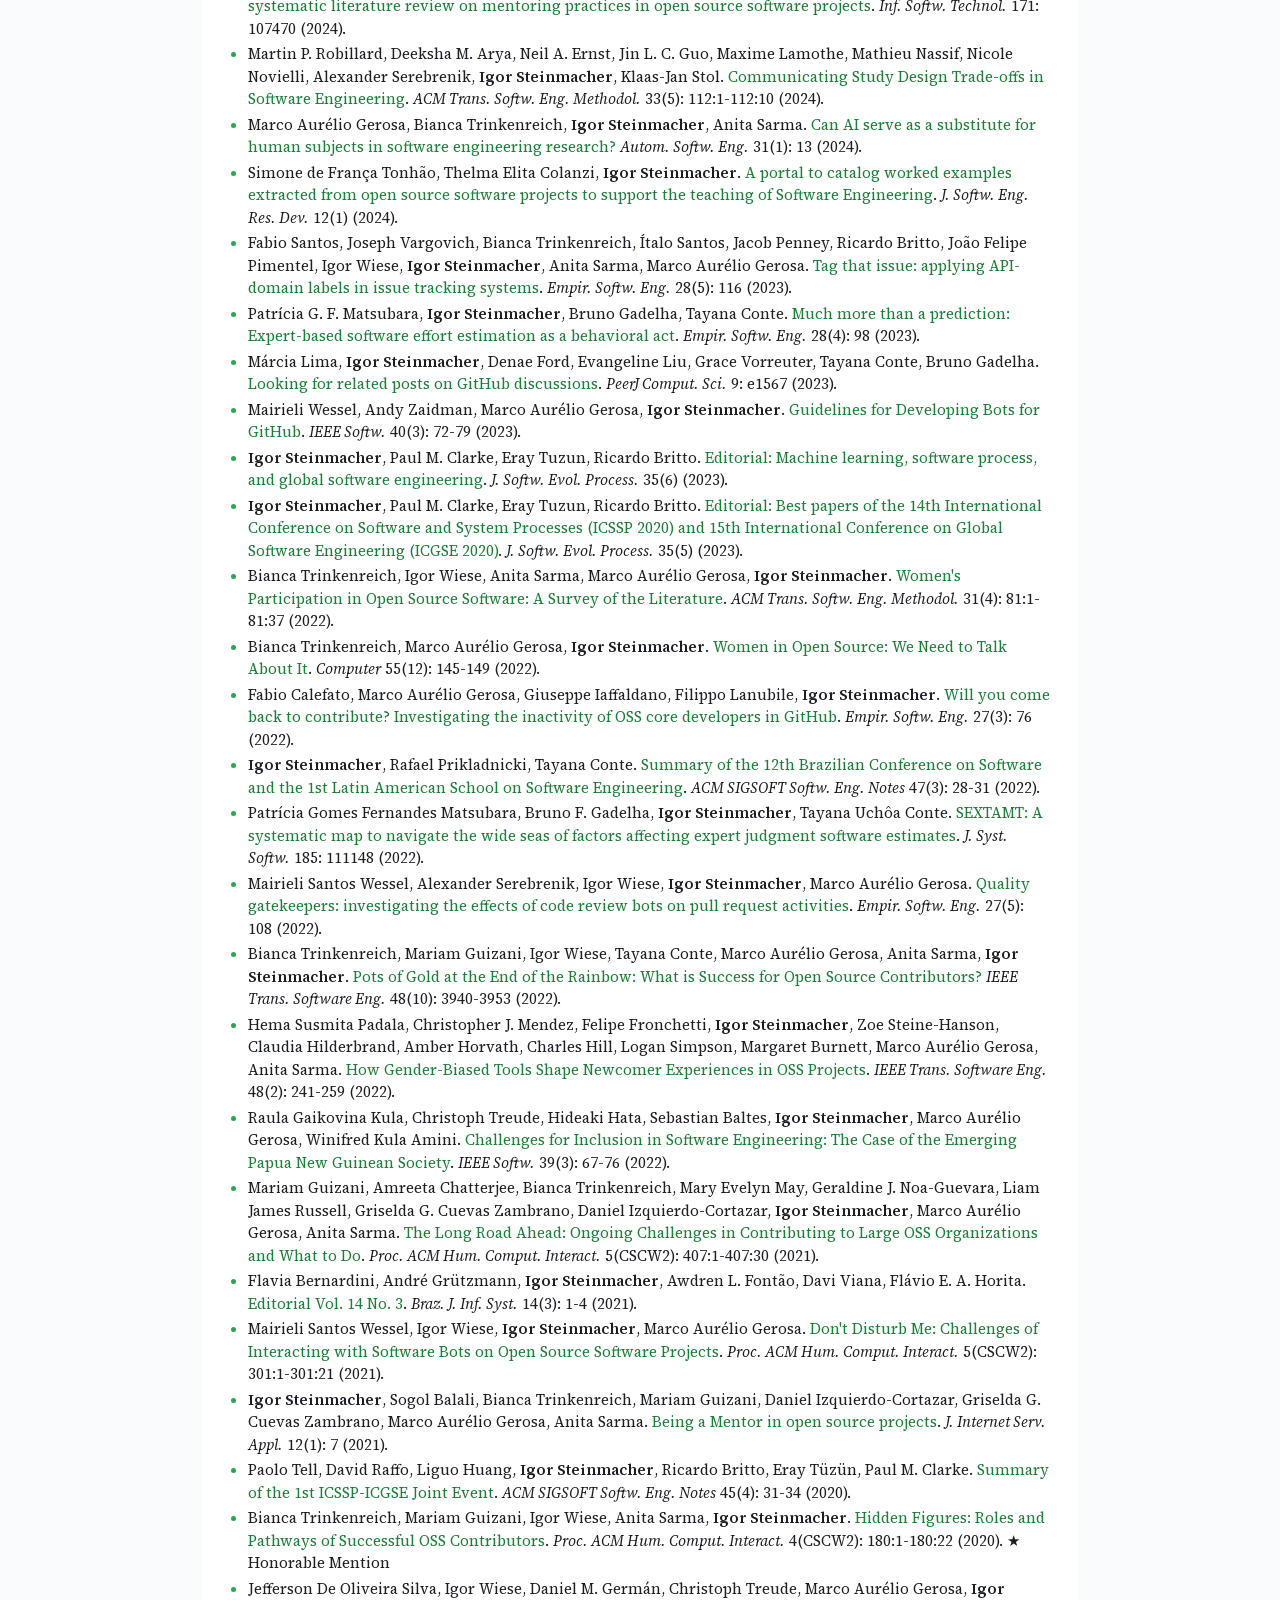
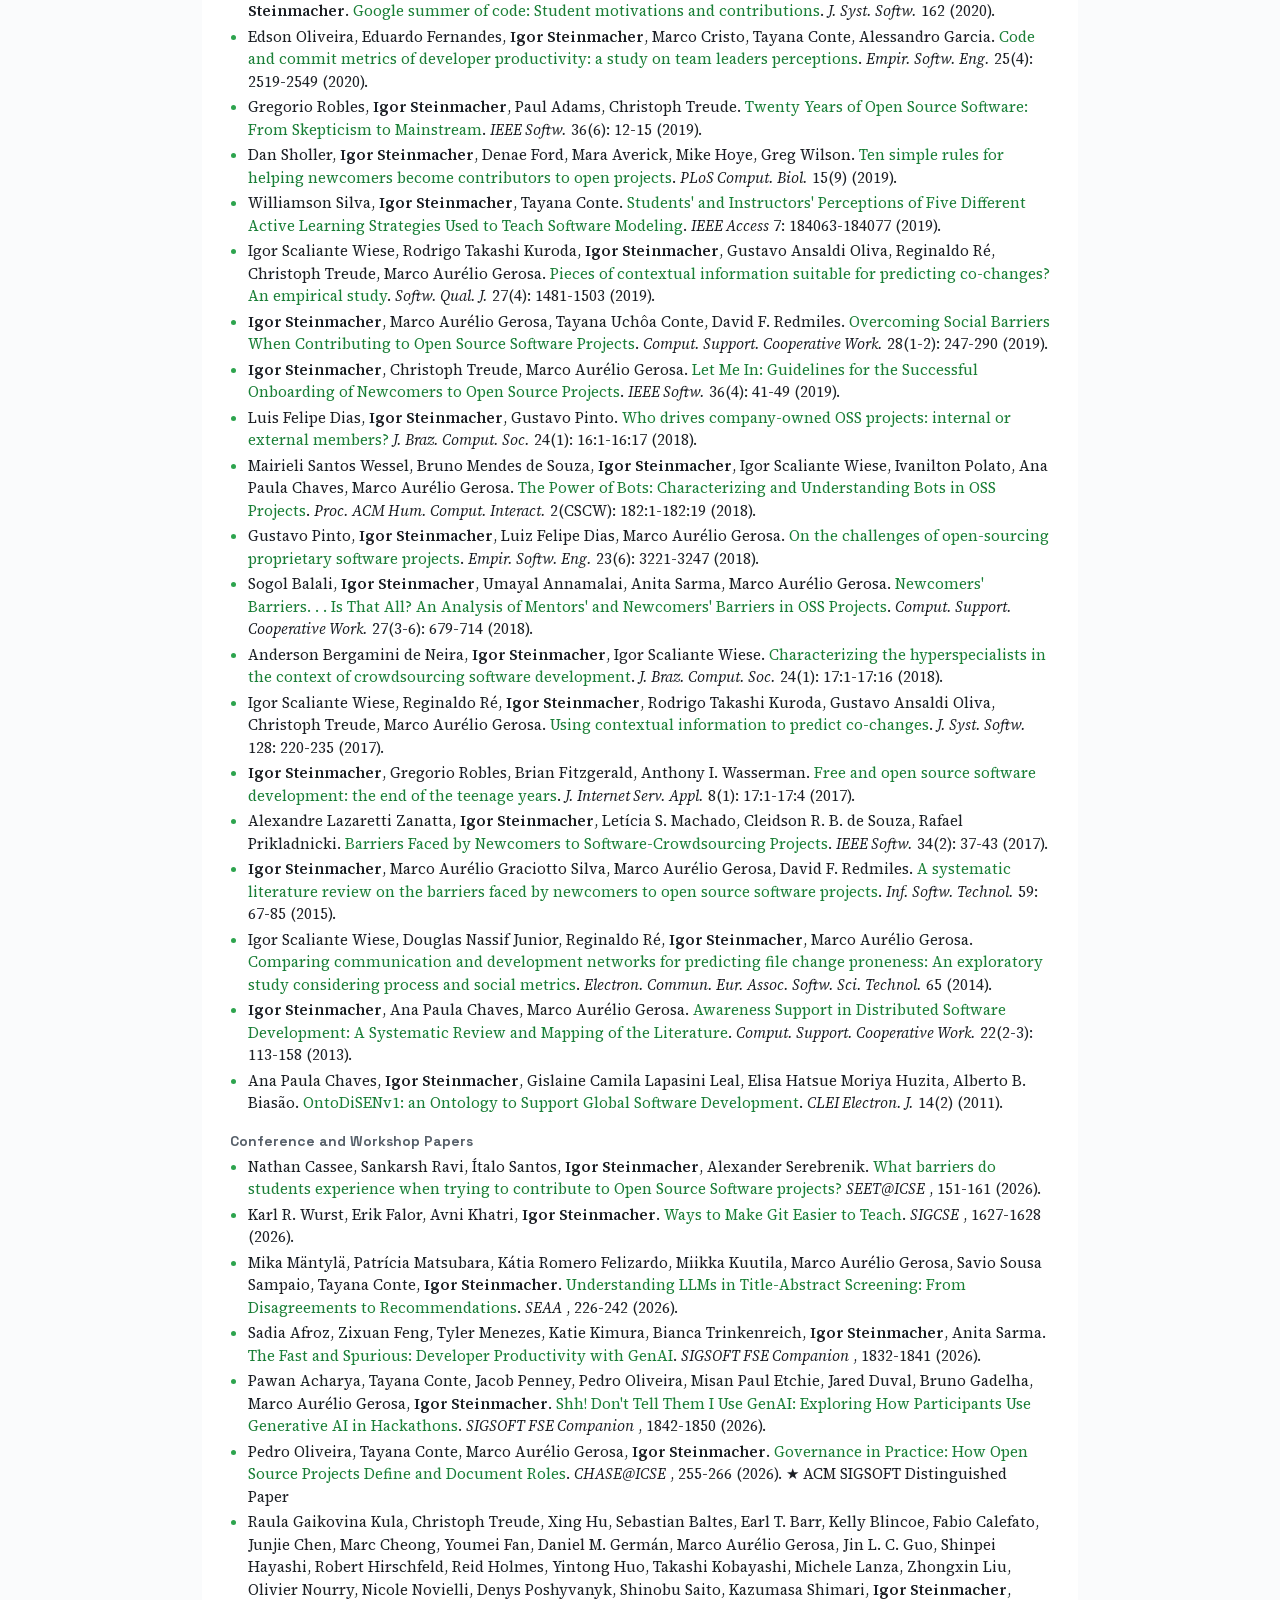
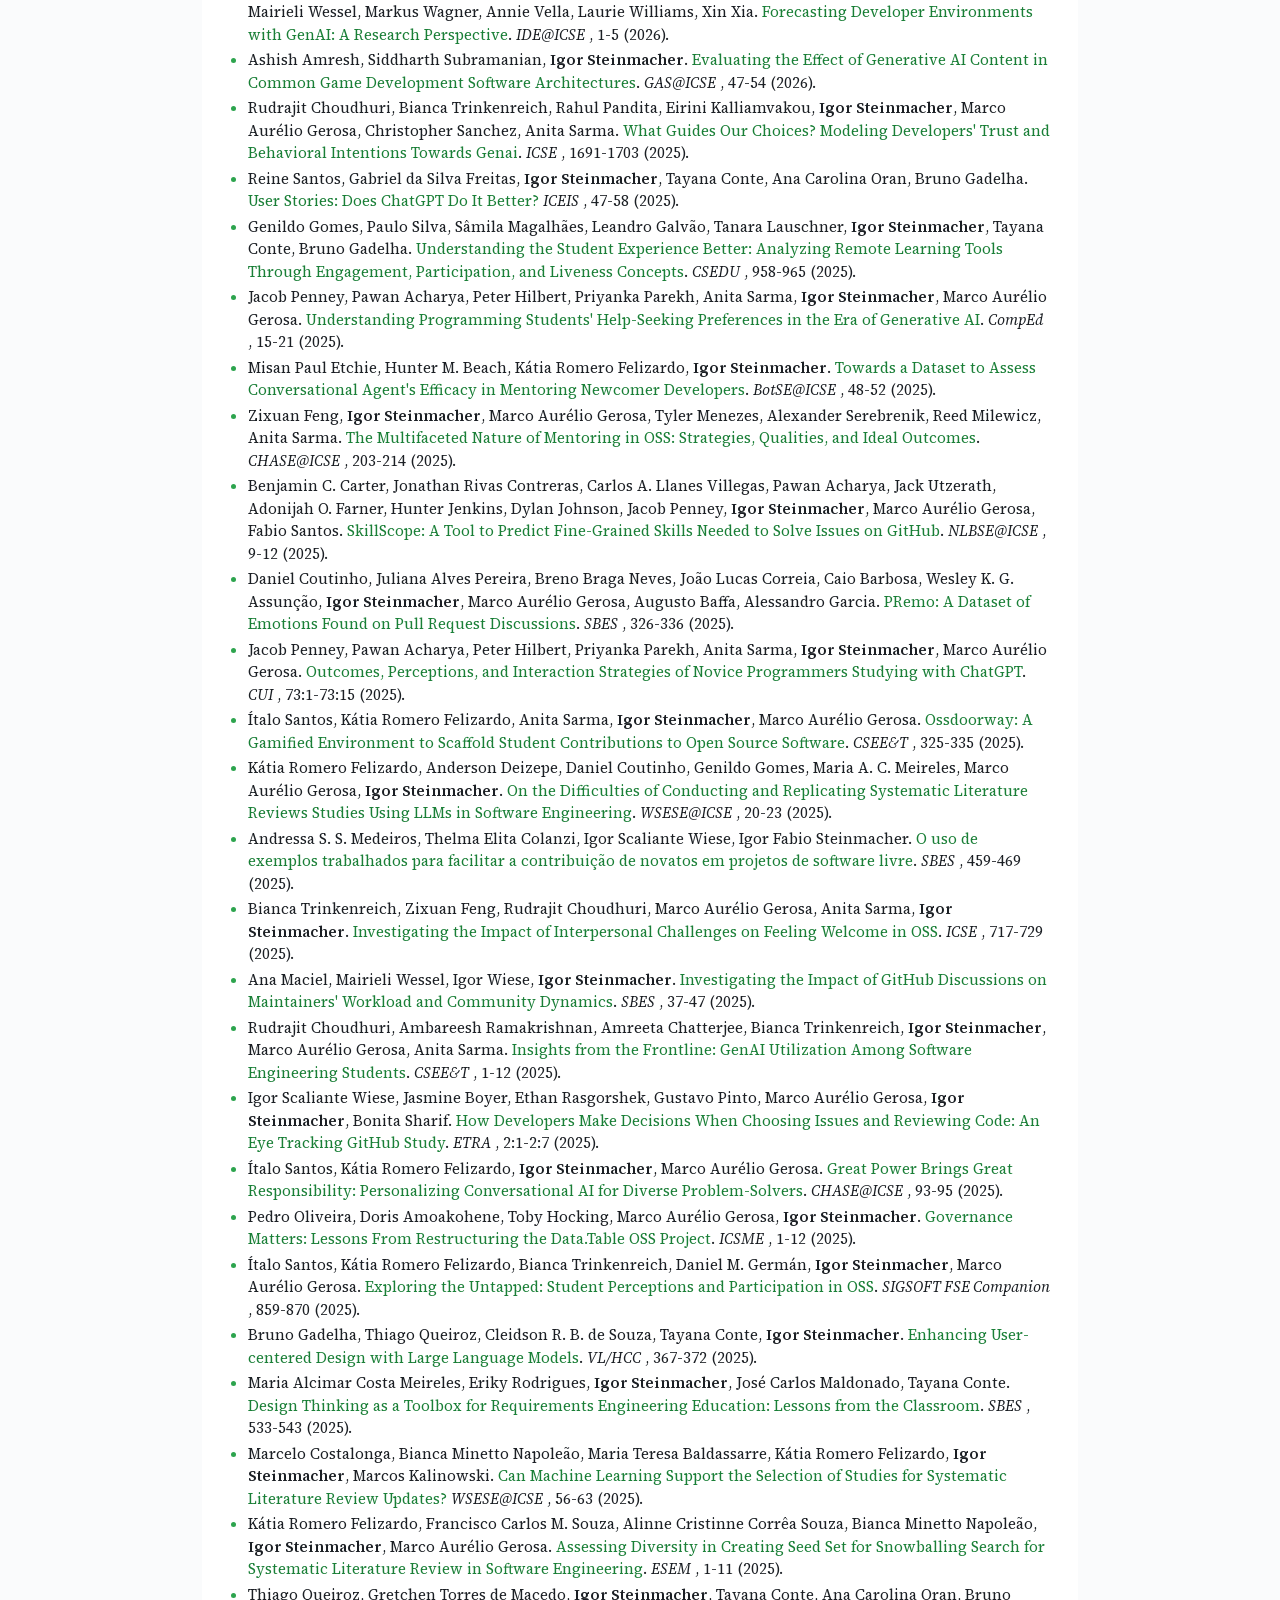
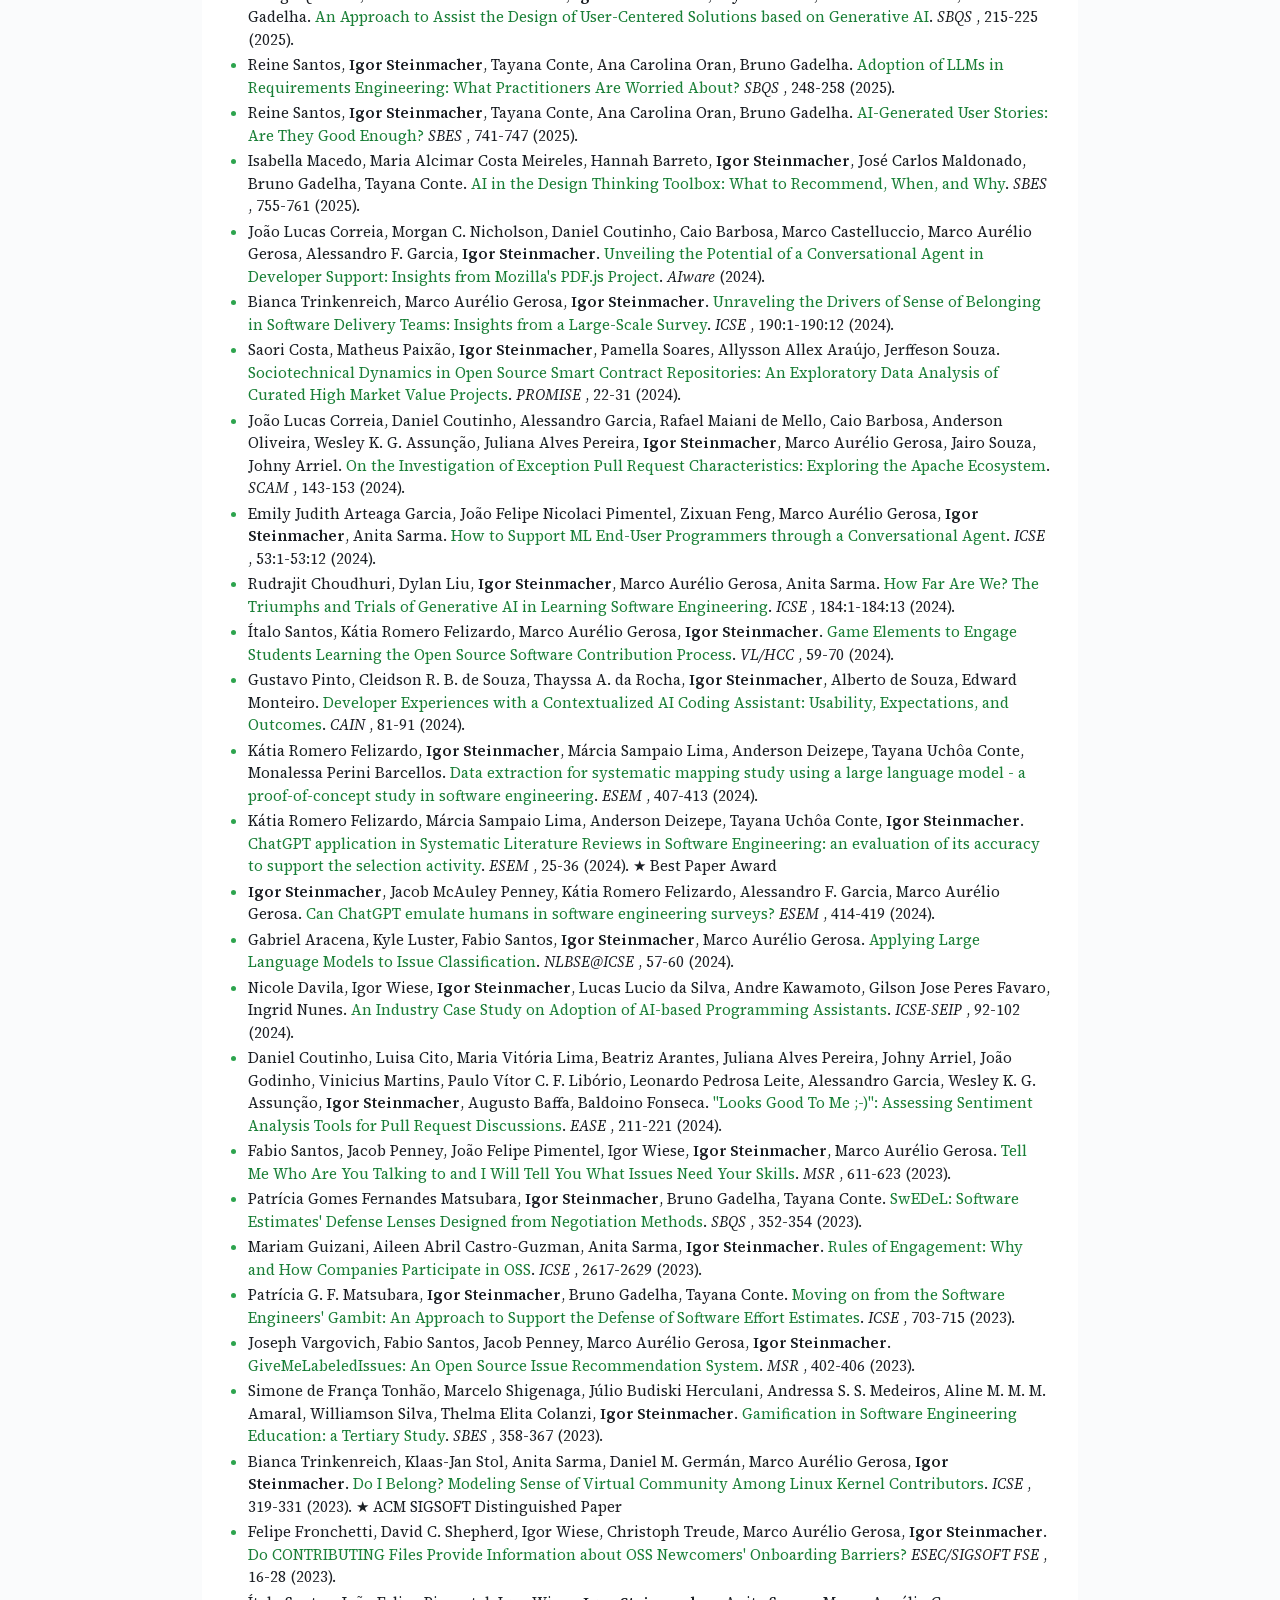
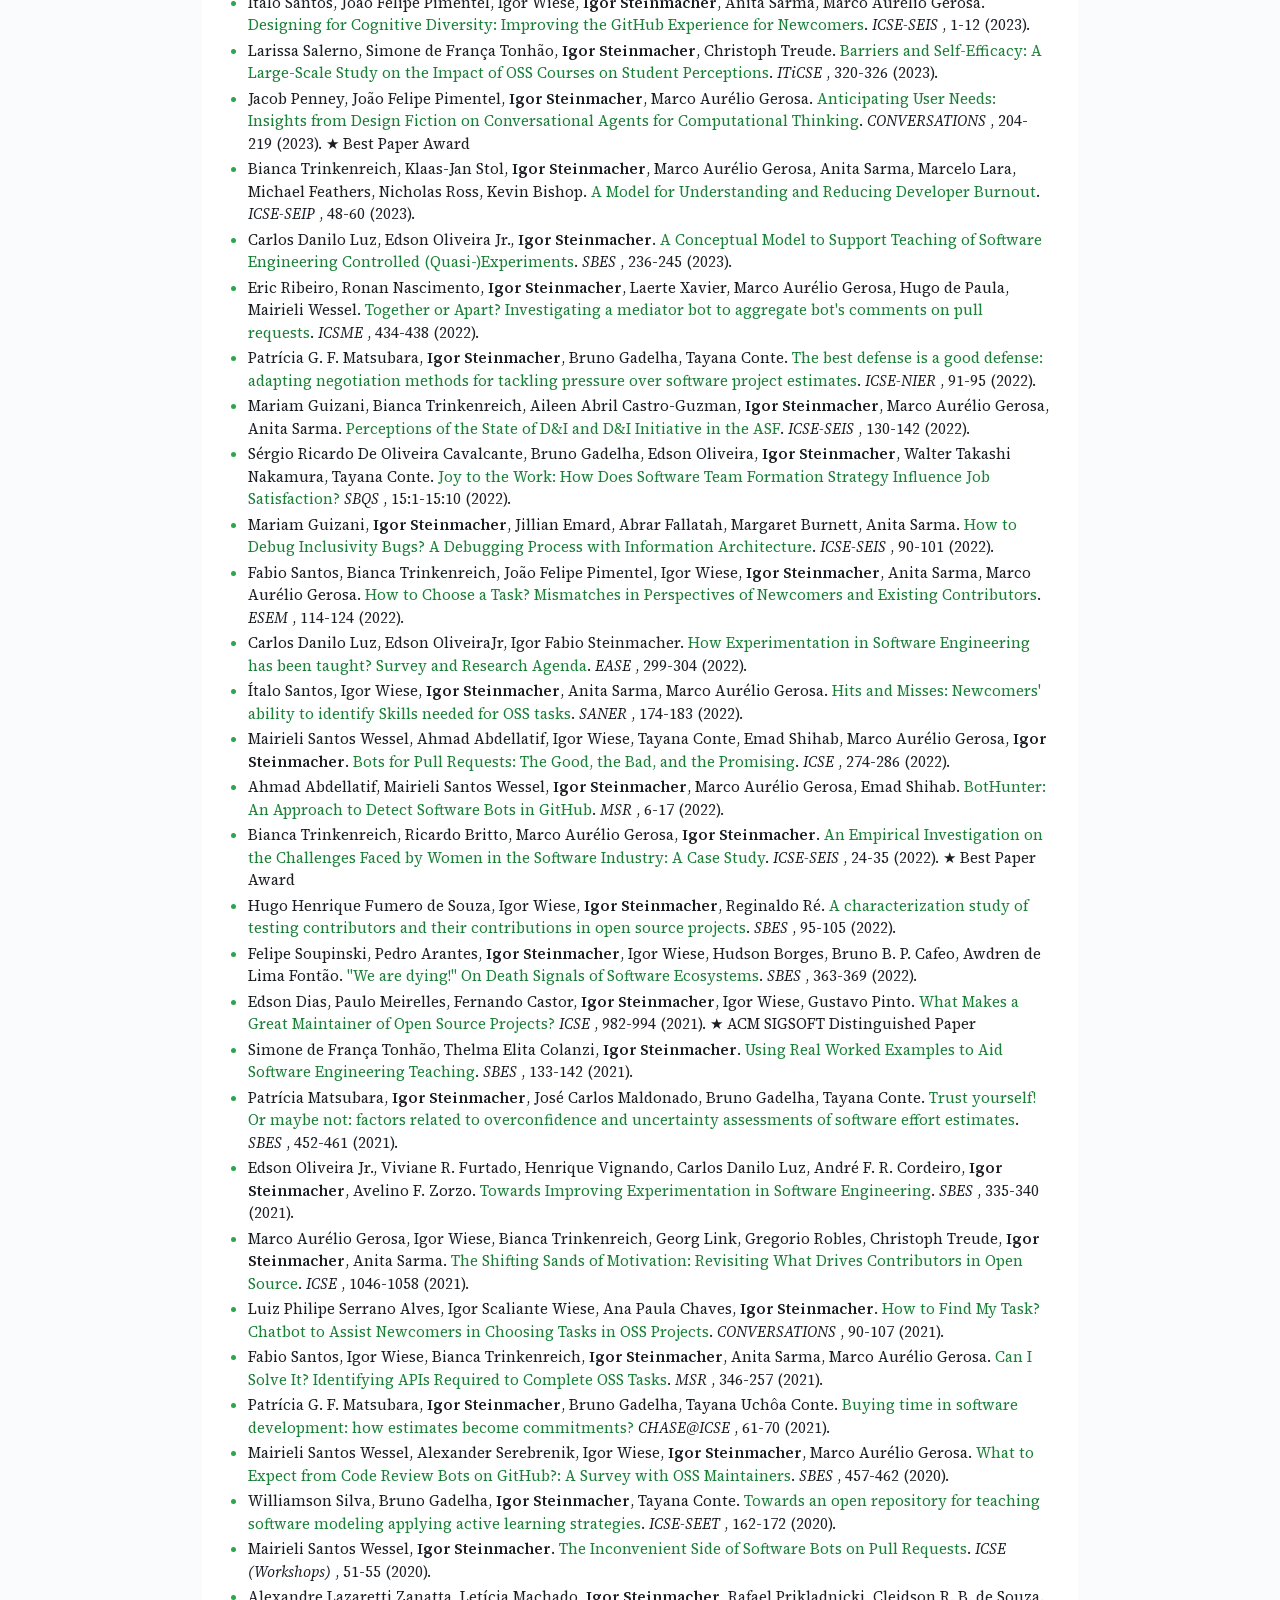
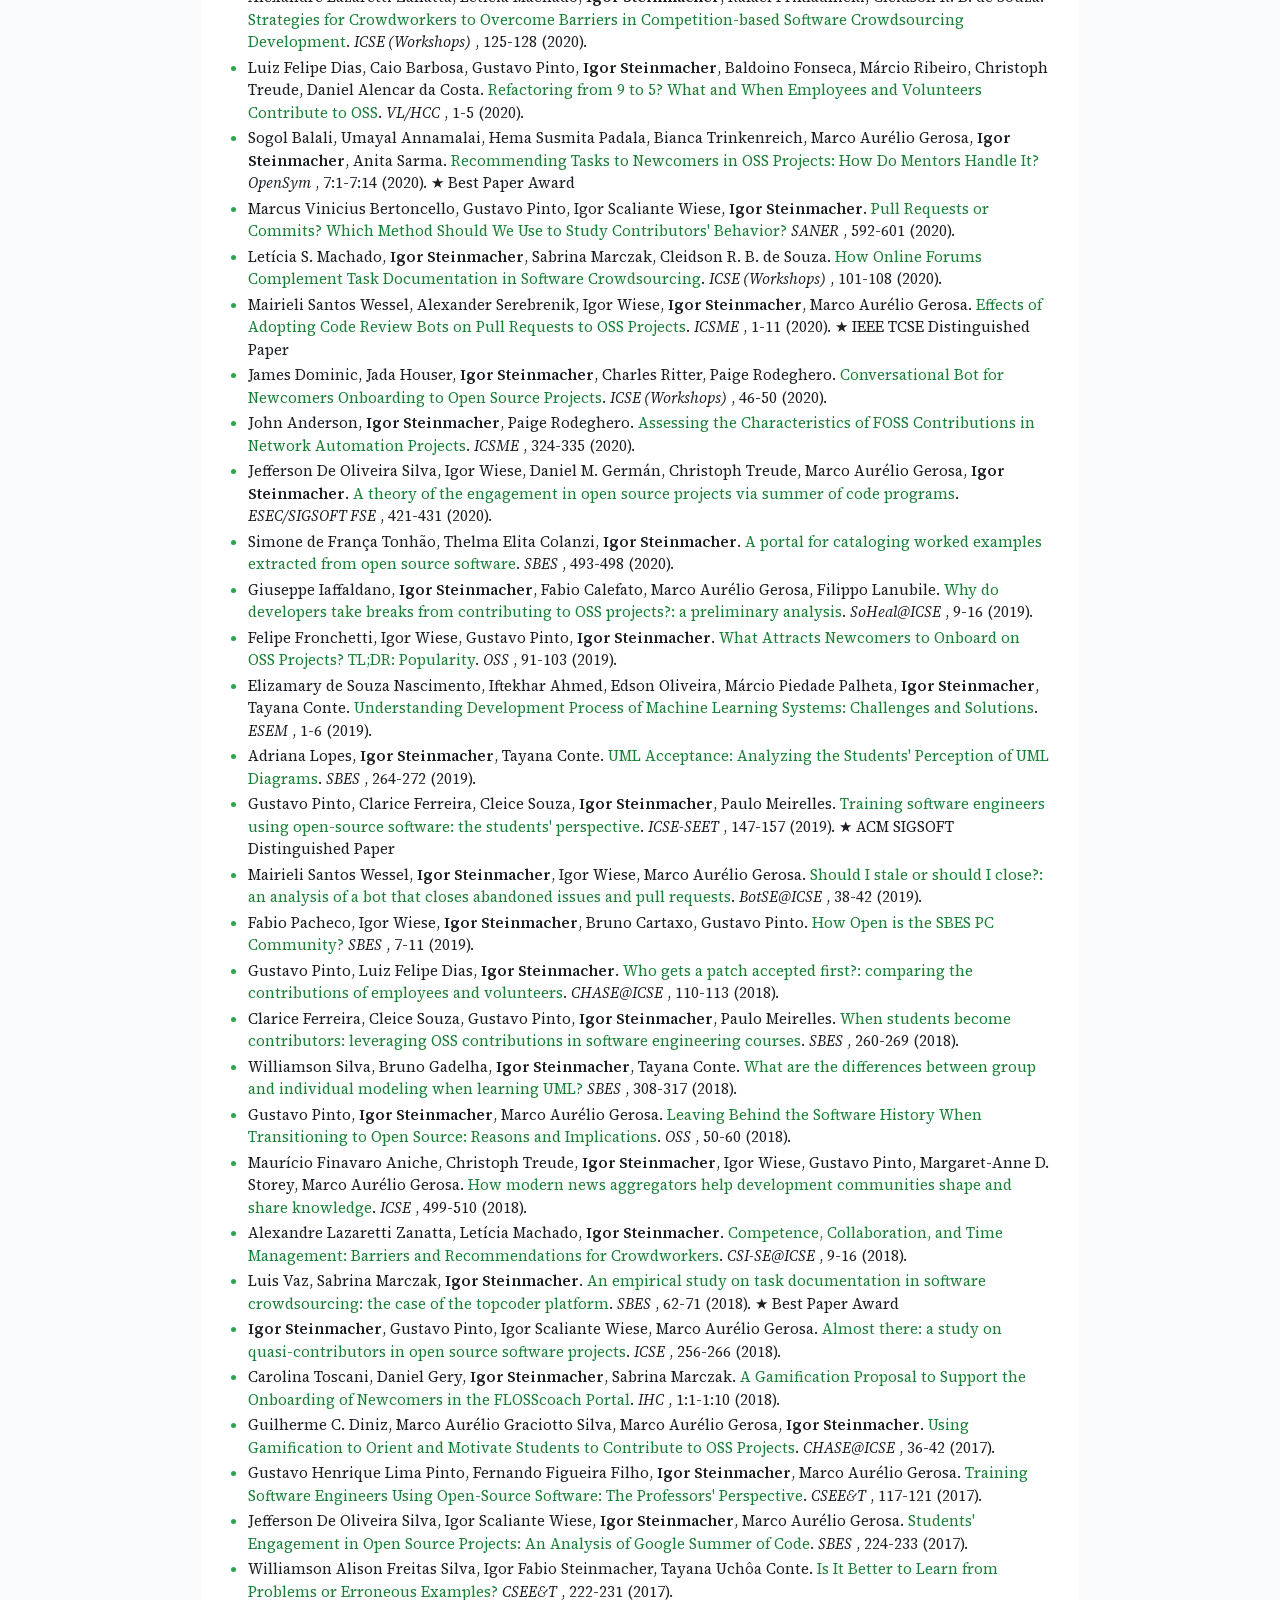
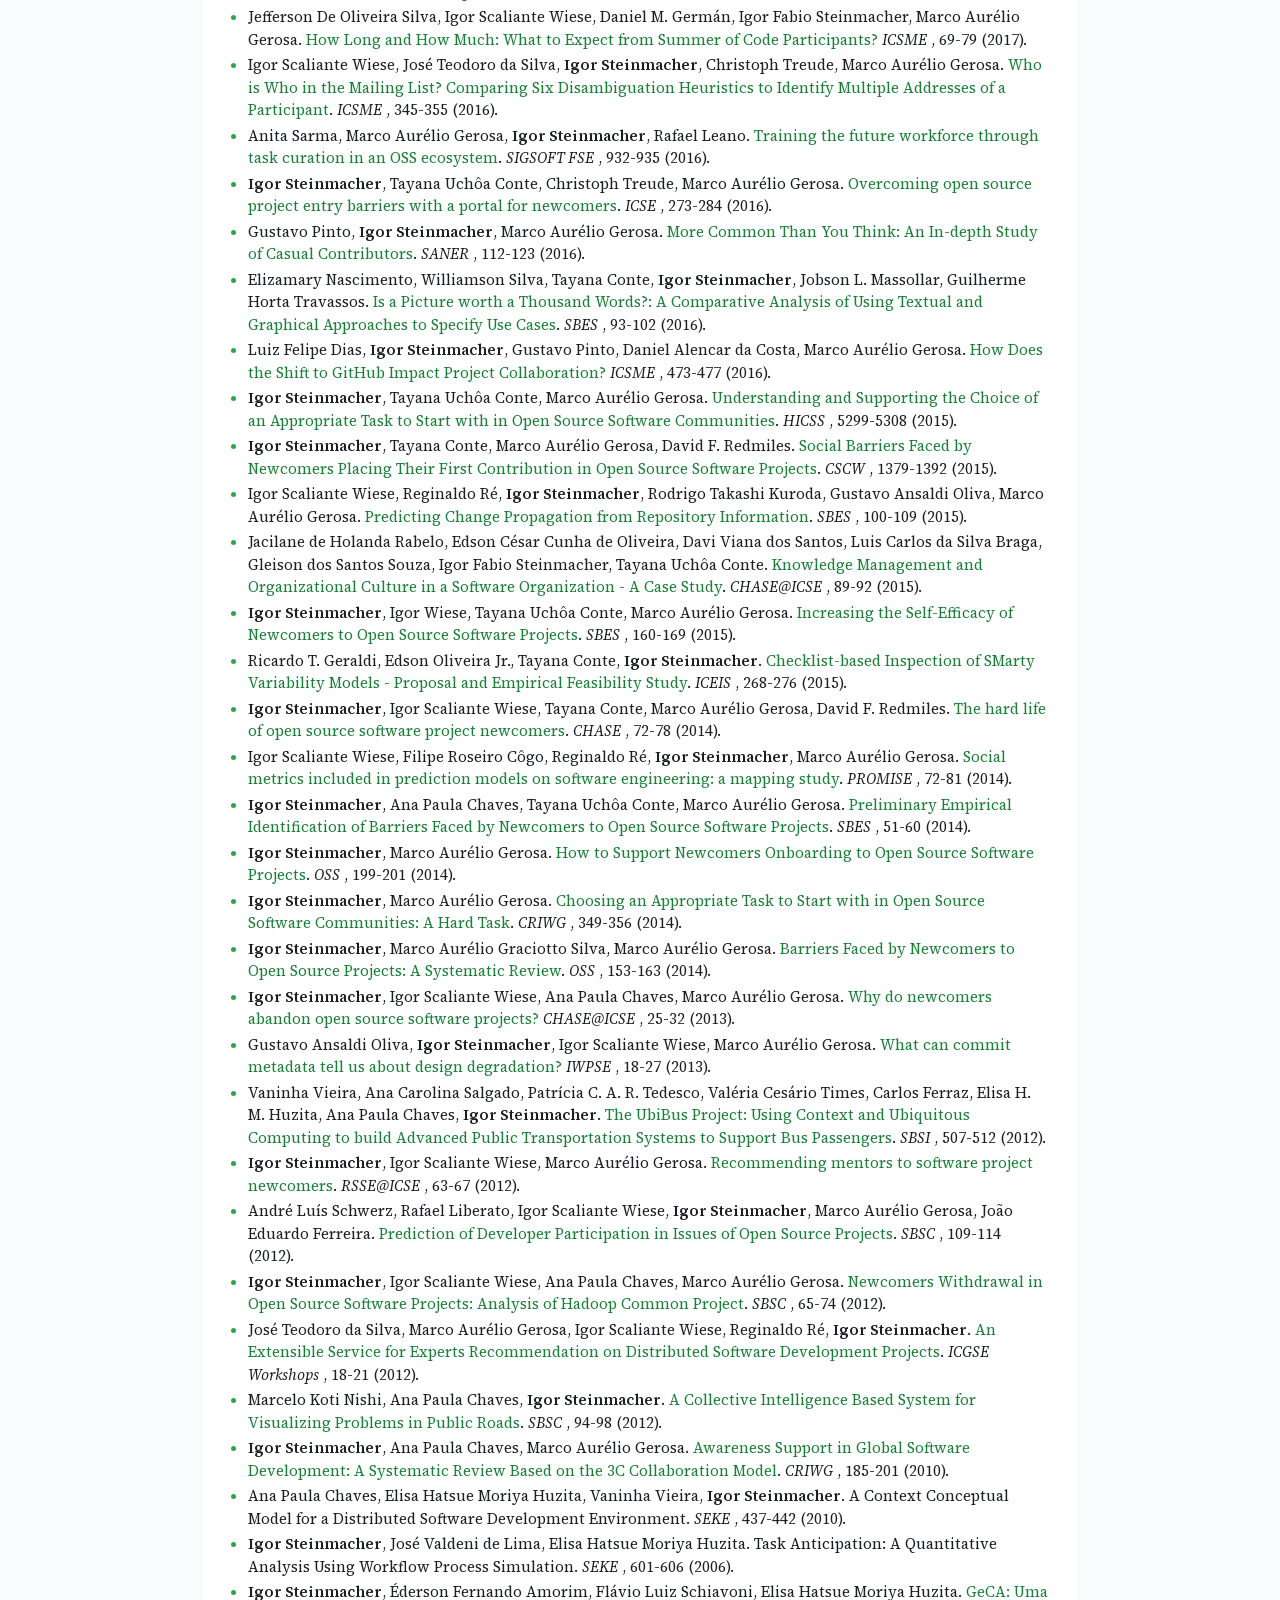
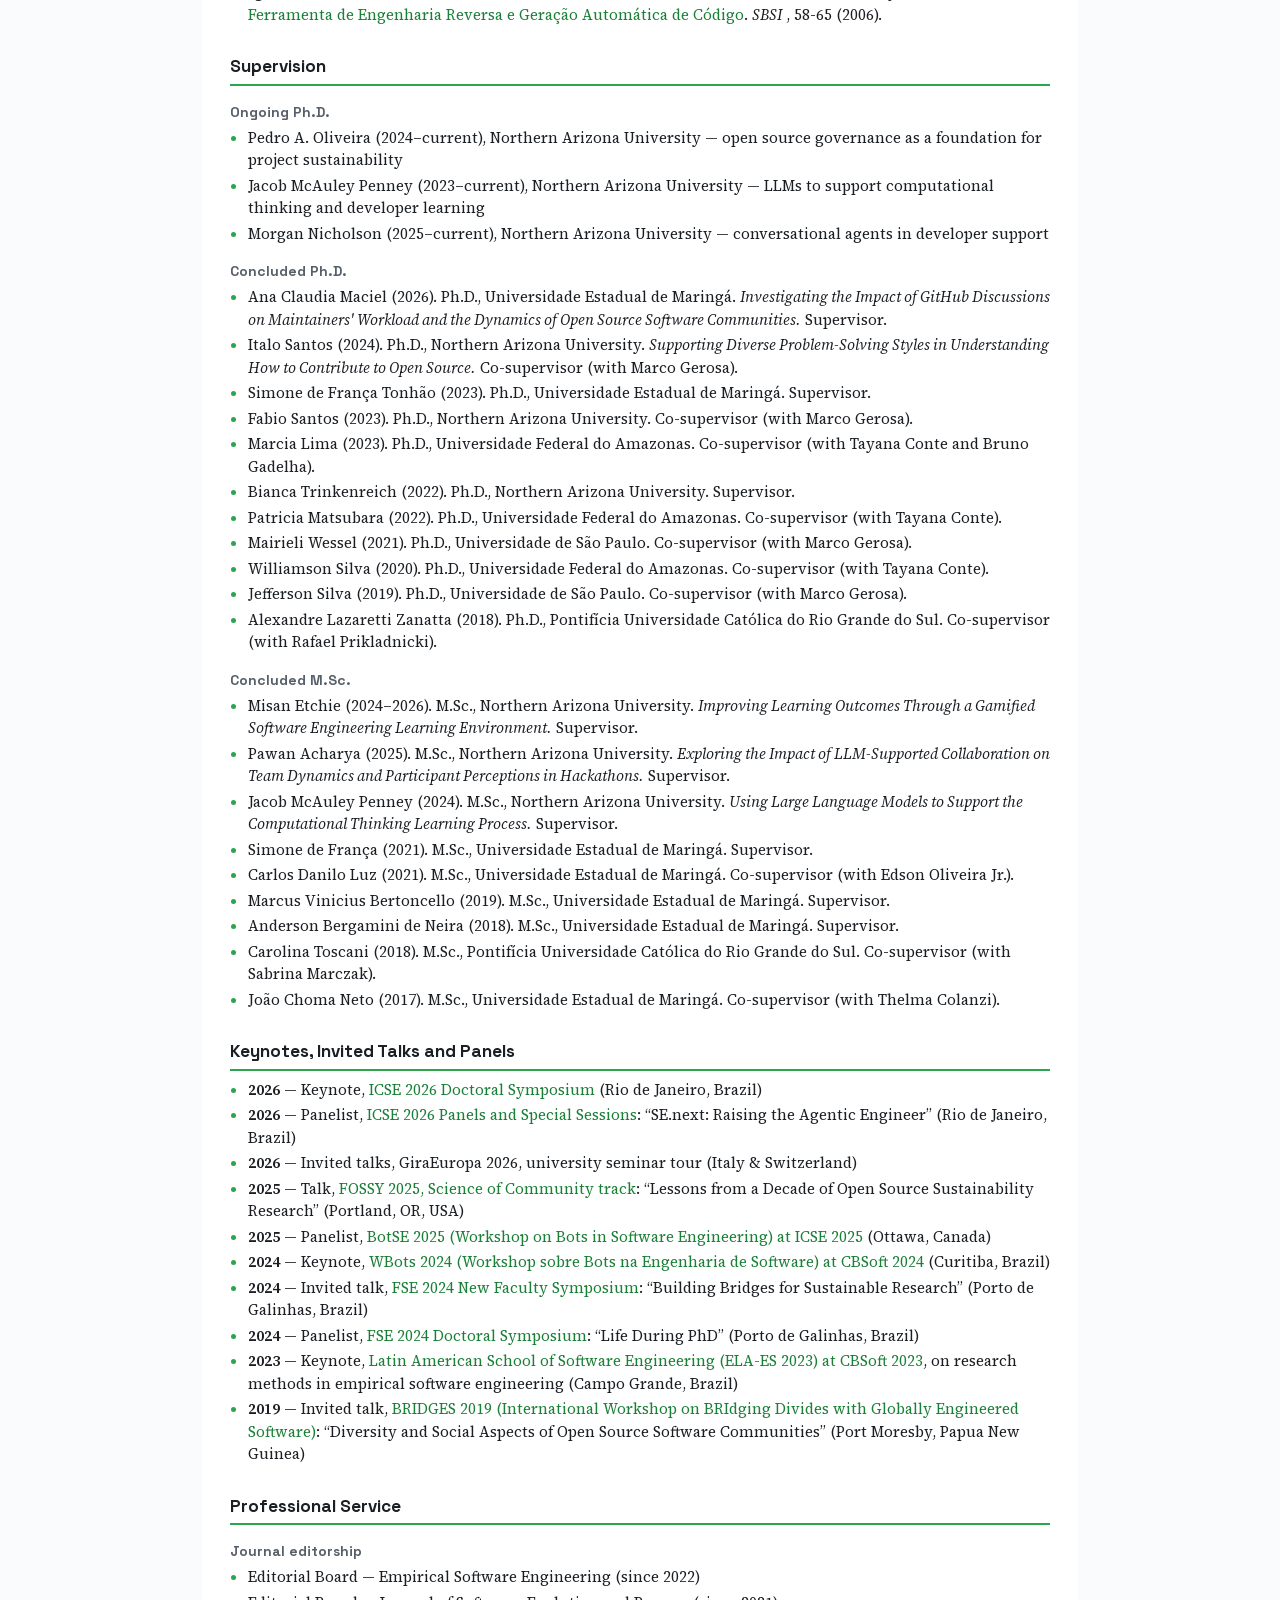
==== commit 4e7f33f8: "chore: regenerate CV" ====
--- a/cv/index.html
+++ b/cv/index.html
@@ -90,6 +90,8 @@
 <h2>Awards and Honors</h2>
 <ul>
   <li><strong>2026</strong> — ACM SIGSOFT Distinguished Paper — CHASE@ICSE 2026: <a href="https://doi.org/10.1145/3794860.3794911">“Governance in Practice: How Open Source Projects Define and Document Roles”</a></li>
+  <li><strong>2026</strong> — NAU Award for Graduate Research Mentorship — Northern Arizona University Research and Creative Activity Awards</li>
+  <li><strong>2025</strong> — Most Promising Research Scholar — Northern Arizona University</li>
   <li><strong>2024</strong> — Best Paper Award — ESEM 2024: <a href="https://doi.org/10.1145/3674805.3686666">“ChatGPT application in Systematic Literature Reviews in Software Engineering: an evaluation of its accuracy to support the selection activity”</a></li>
   <li><strong>2024</strong> — ACM SIGSOFT Outstanding Dissertation Award — awarded to Bianca Trinkenreich, my PhD advisee</li>
   <li><strong>2023</strong> — ACM SIGSOFT Distinguished Paper — ICSE 2023: <a href="https://doi.org/10.1109/ICSE48619.2023.00038">“Do I Belong? Modeling Sense of Virtual Community Among Linux Kernel Contributors”</a></li>
@@ -357,6 +359,10 @@
   <li><strong>2025</strong> — Talk, <a href="https://blog.communitydata.science/fossy-2025-wrap-up-igor-steinmacher-lessons-from-a-decade-of-open-source-sustainability-research/">FOSSY 2025, Science of Community track</a>: “Lessons from a Decade of Open Source Sustainability Research” (Portland, OR, USA)</li>
   <li><strong>2025</strong> — Panelist, <a href="https://conf.researchr.org/home/icse-2025/botse-2025">BotSE 2025 (Workshop on Bots in Software Engineering) at ICSE 2025</a> (Ottawa, Canada)</li>
   <li><strong>2024</strong> — Keynote, <a href="https://w-bots.github.io/wbots/2024/">WBots 2024 (Workshop sobre Bots na Engenharia de Software) at CBSoft 2024</a> (Curitiba, Brazil)</li>
+  <li><strong>2024</strong> — Invited talk, <a href="https://2024.esec-fse.org/track/fse-2024-new-faculty-symposium">FSE 2024 New Faculty Symposium</a>: “Building Bridges for Sustainable Research” (Porto de Galinhas, Brazil)</li>
+  <li><strong>2024</strong> — Panelist, <a href="https://2024.esec-fse.org/track/fse-2024-doctoral-symposium">FSE 2024 Doctoral Symposium</a>: “Life During PhD” (Porto de Galinhas, Brazil)</li>
+  <li><strong>2023</strong> — Keynote, <a href="https://cbsoft2023.ufms.br/escola">Latin American School of Software Engineering (ELA-ES 2023) at CBSoft 2023</a>, on research methods in empirical software engineering (Campo Grande, Brazil)</li>
+  <li><strong>2019</strong> — Invited talk, <a href="https://naist-se.github.io/BRIDGES2019/">BRIDGES 2019 (International Workshop on BRIdging Divides with Globally Engineered Software)</a>: “Diversity and Social Aspects of Open Source Software Communities” (Port Moresby, Papua New Guinea)</li>
 </ul>
 <h2>Professional Service</h2>
 <h3>Journal editorship</h3>
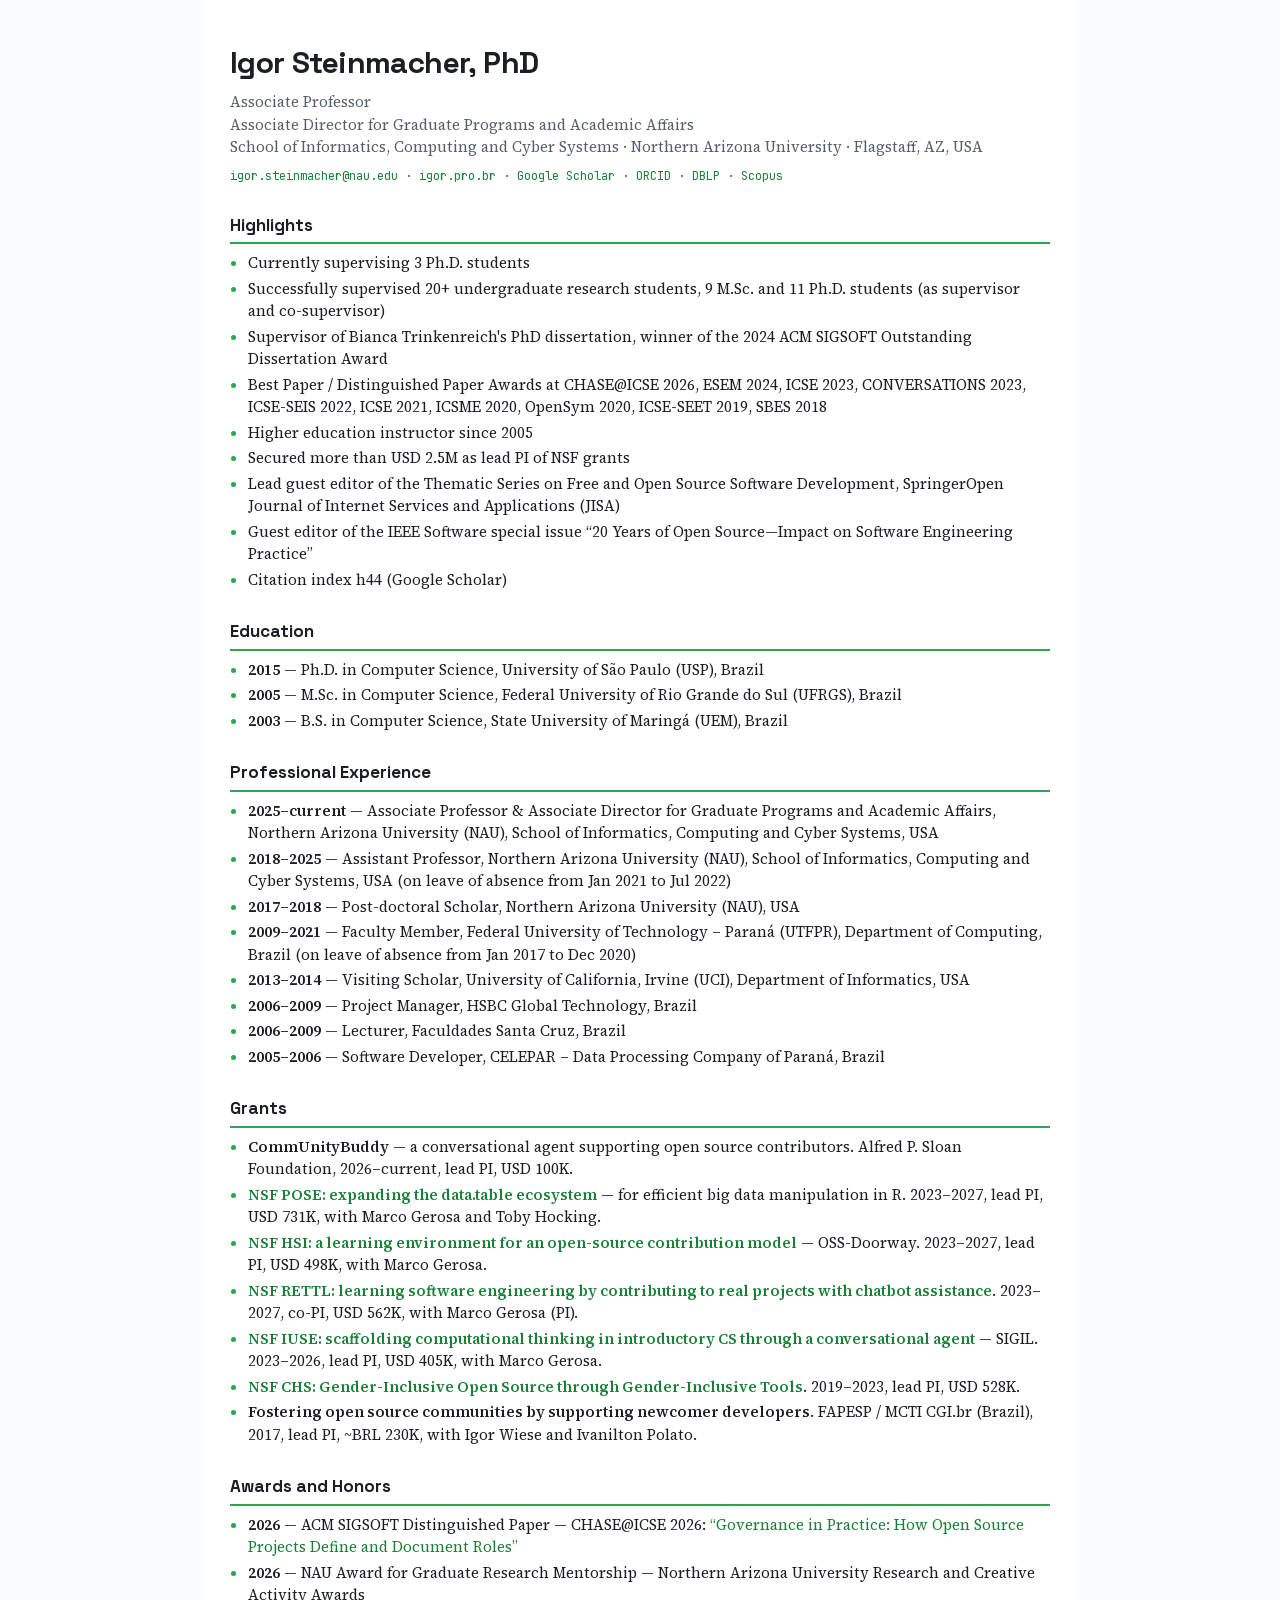
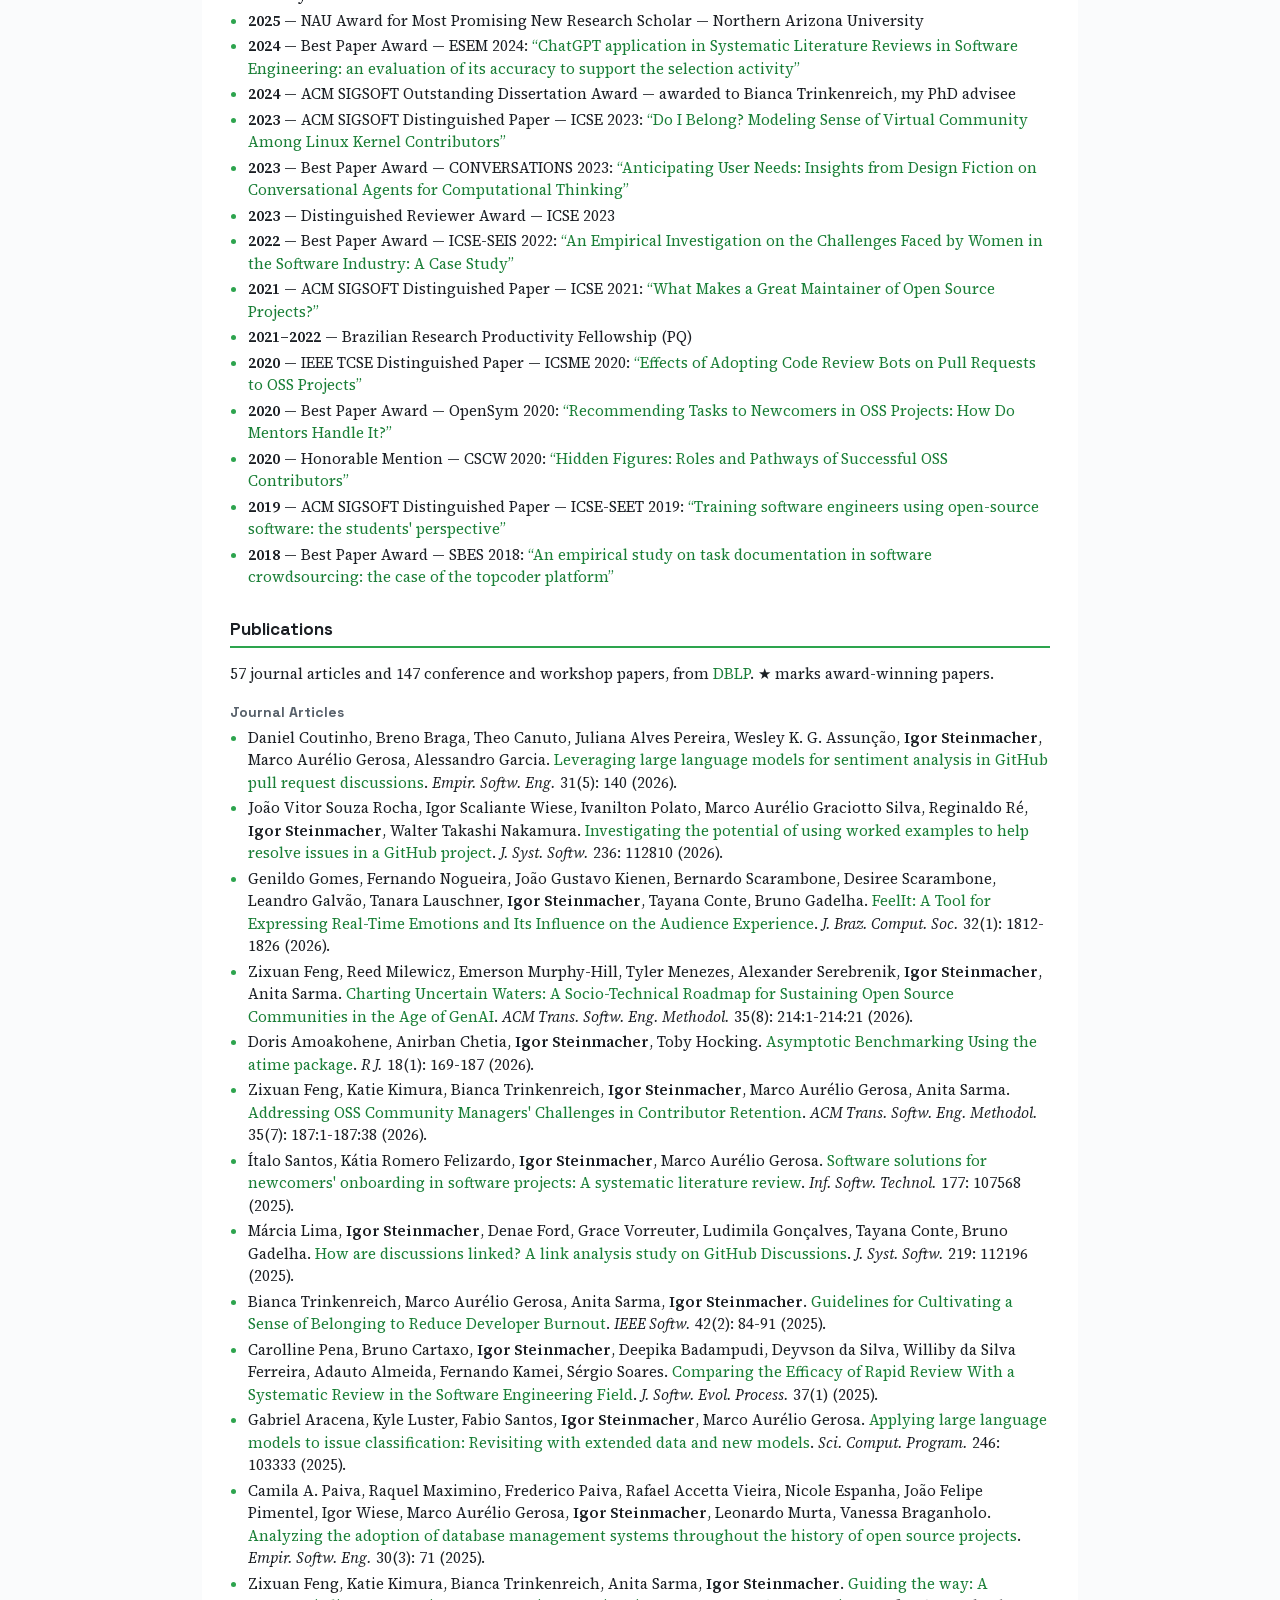
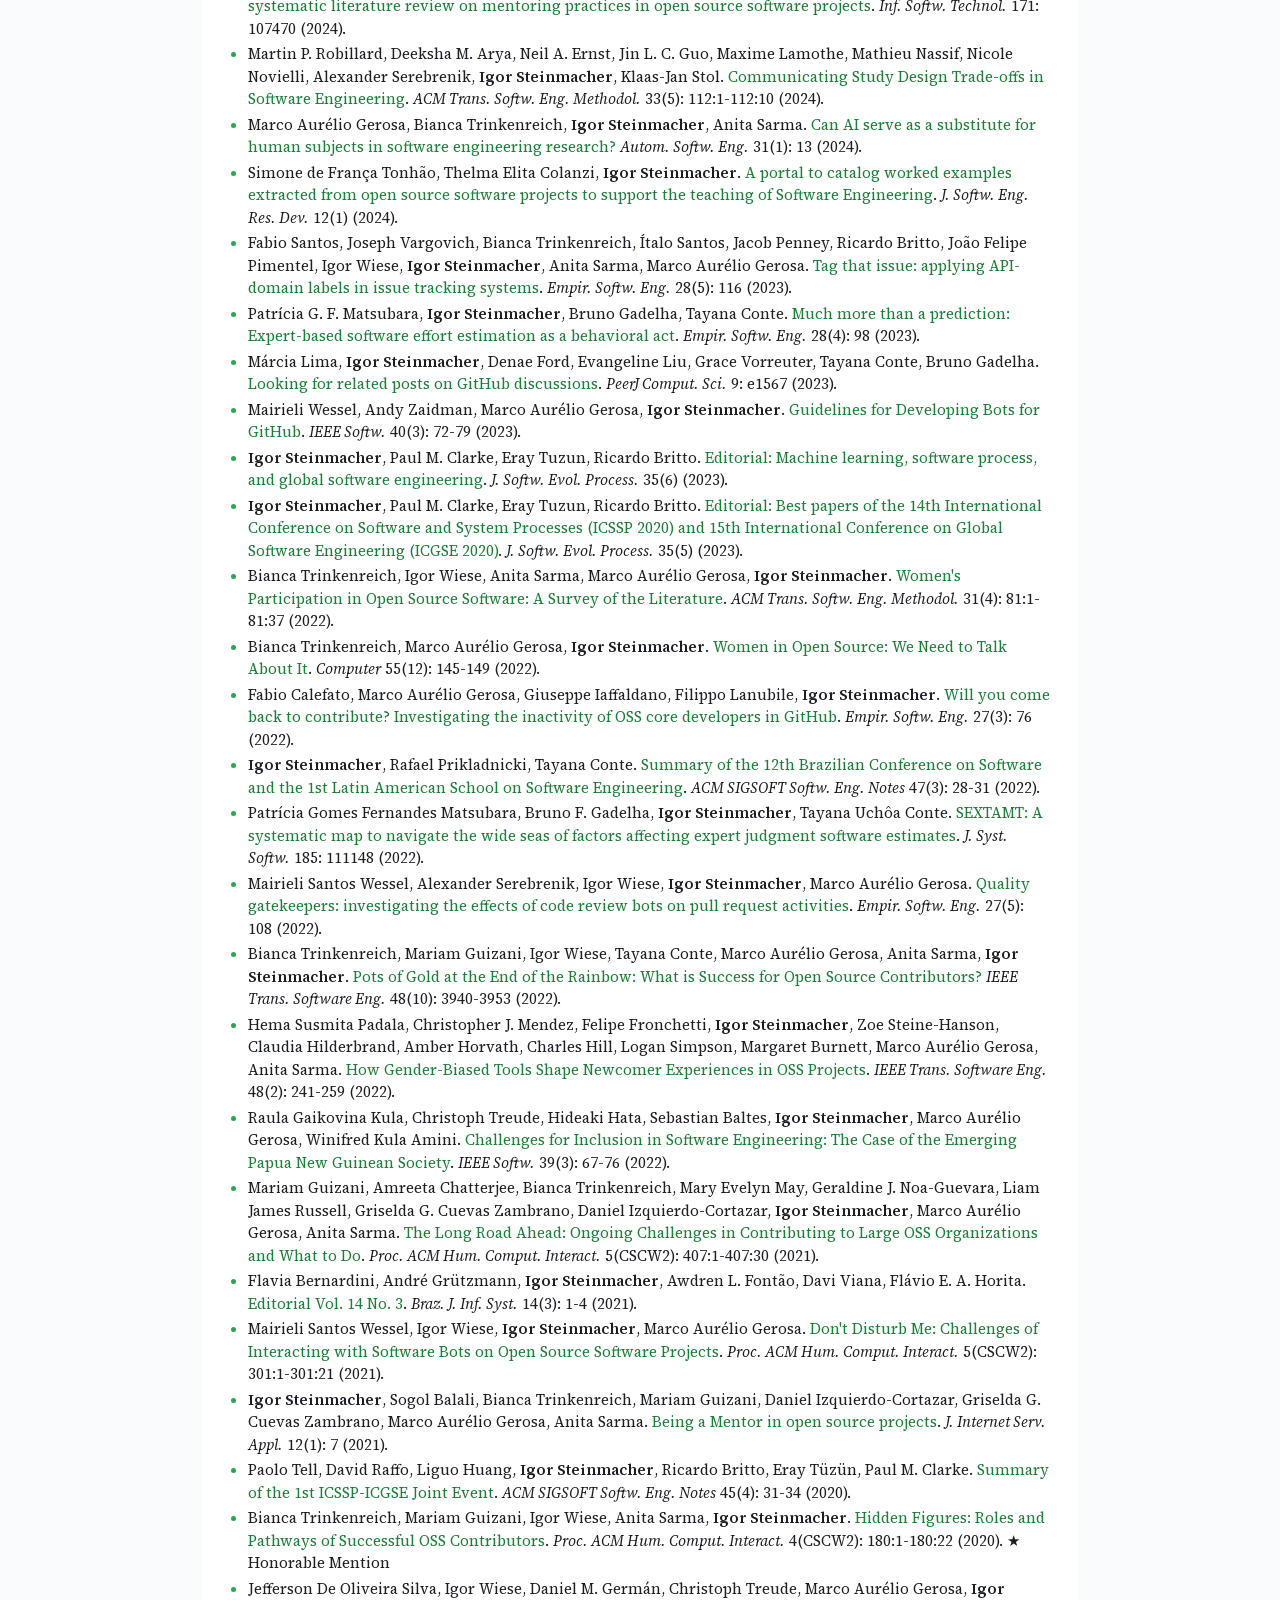
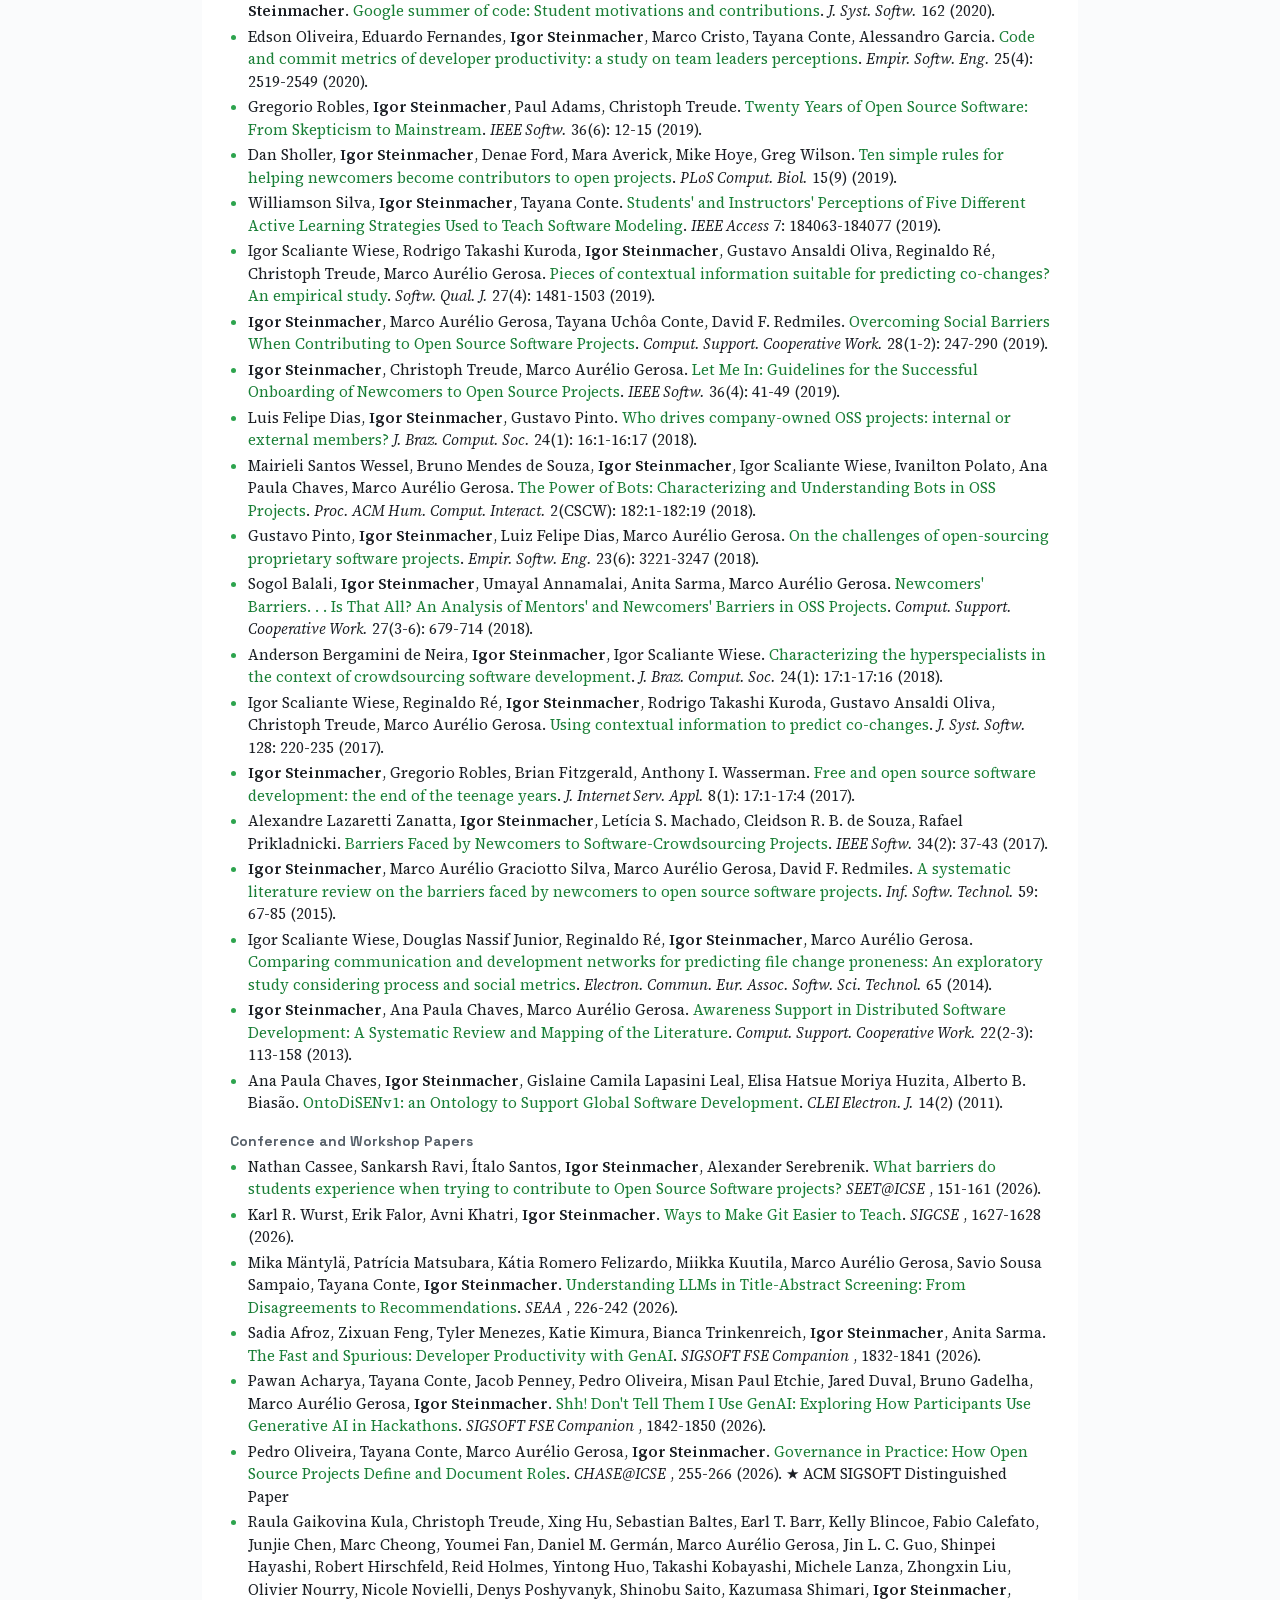
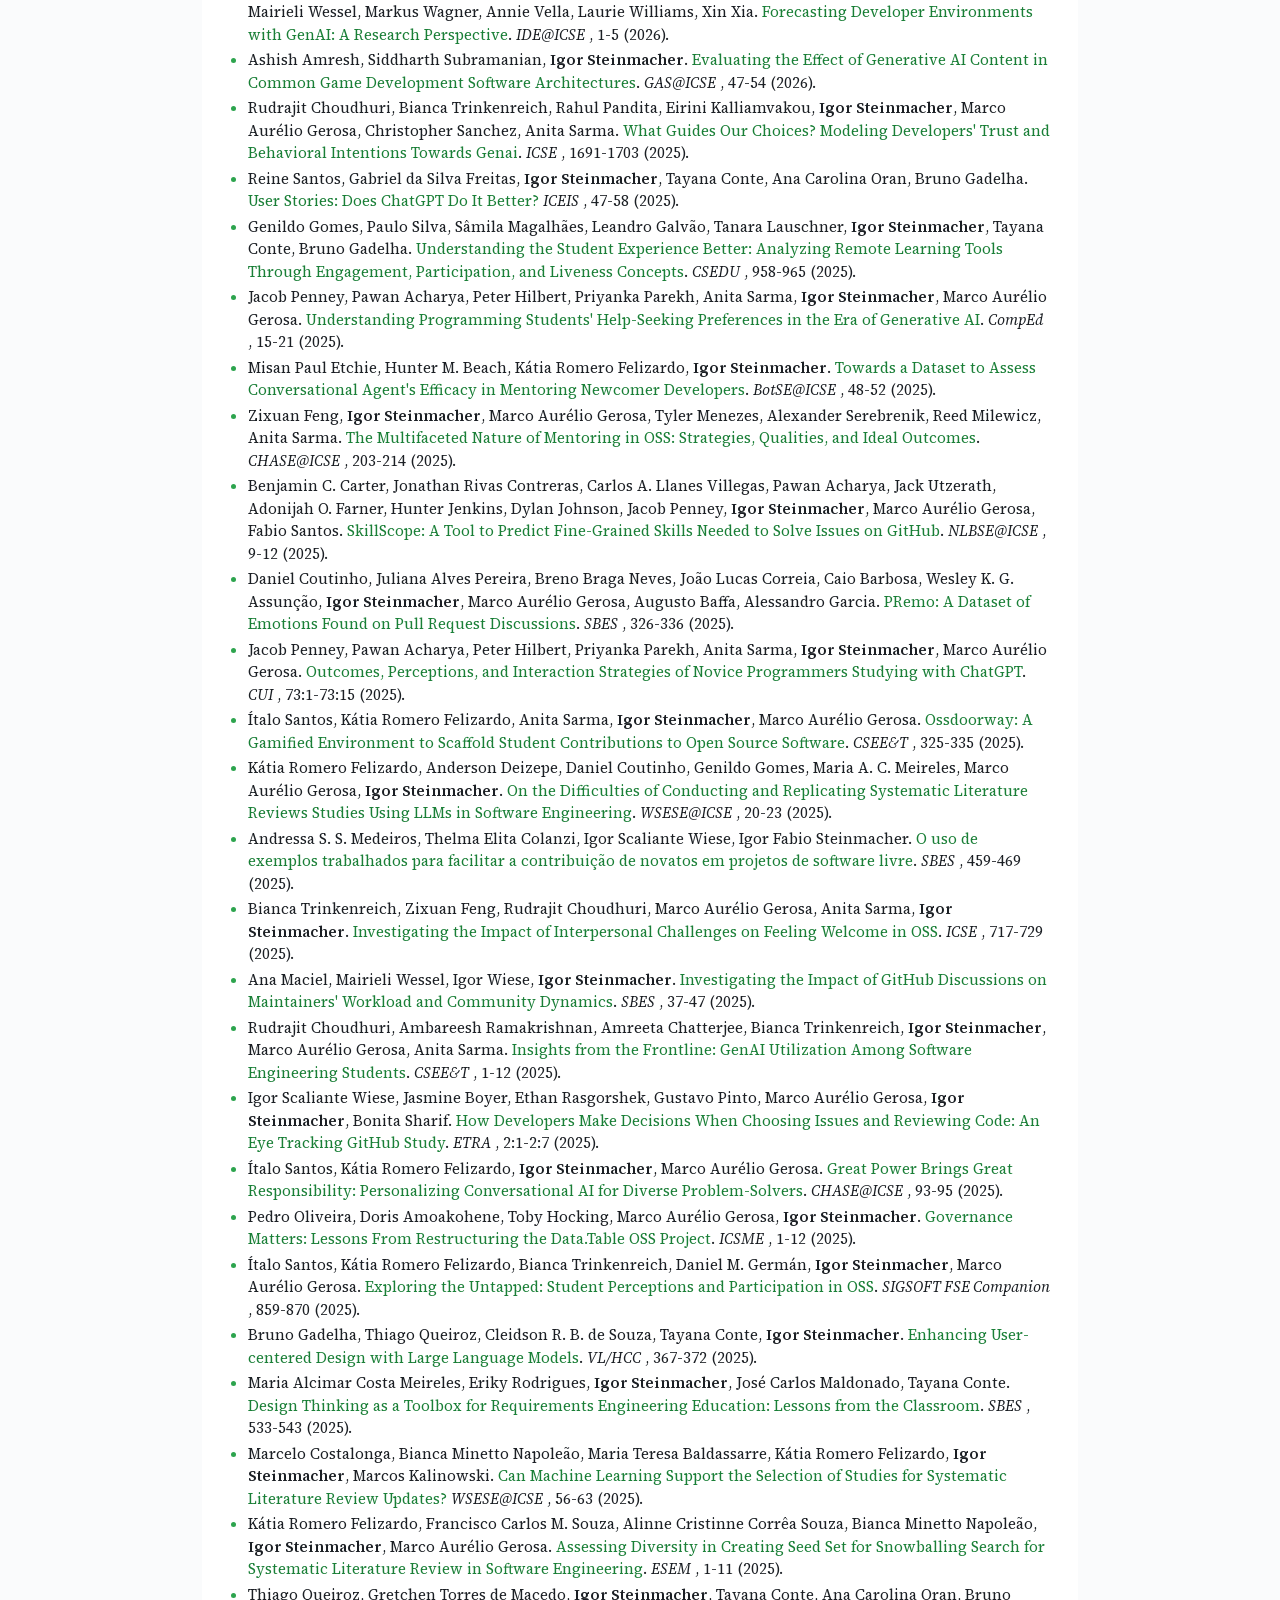
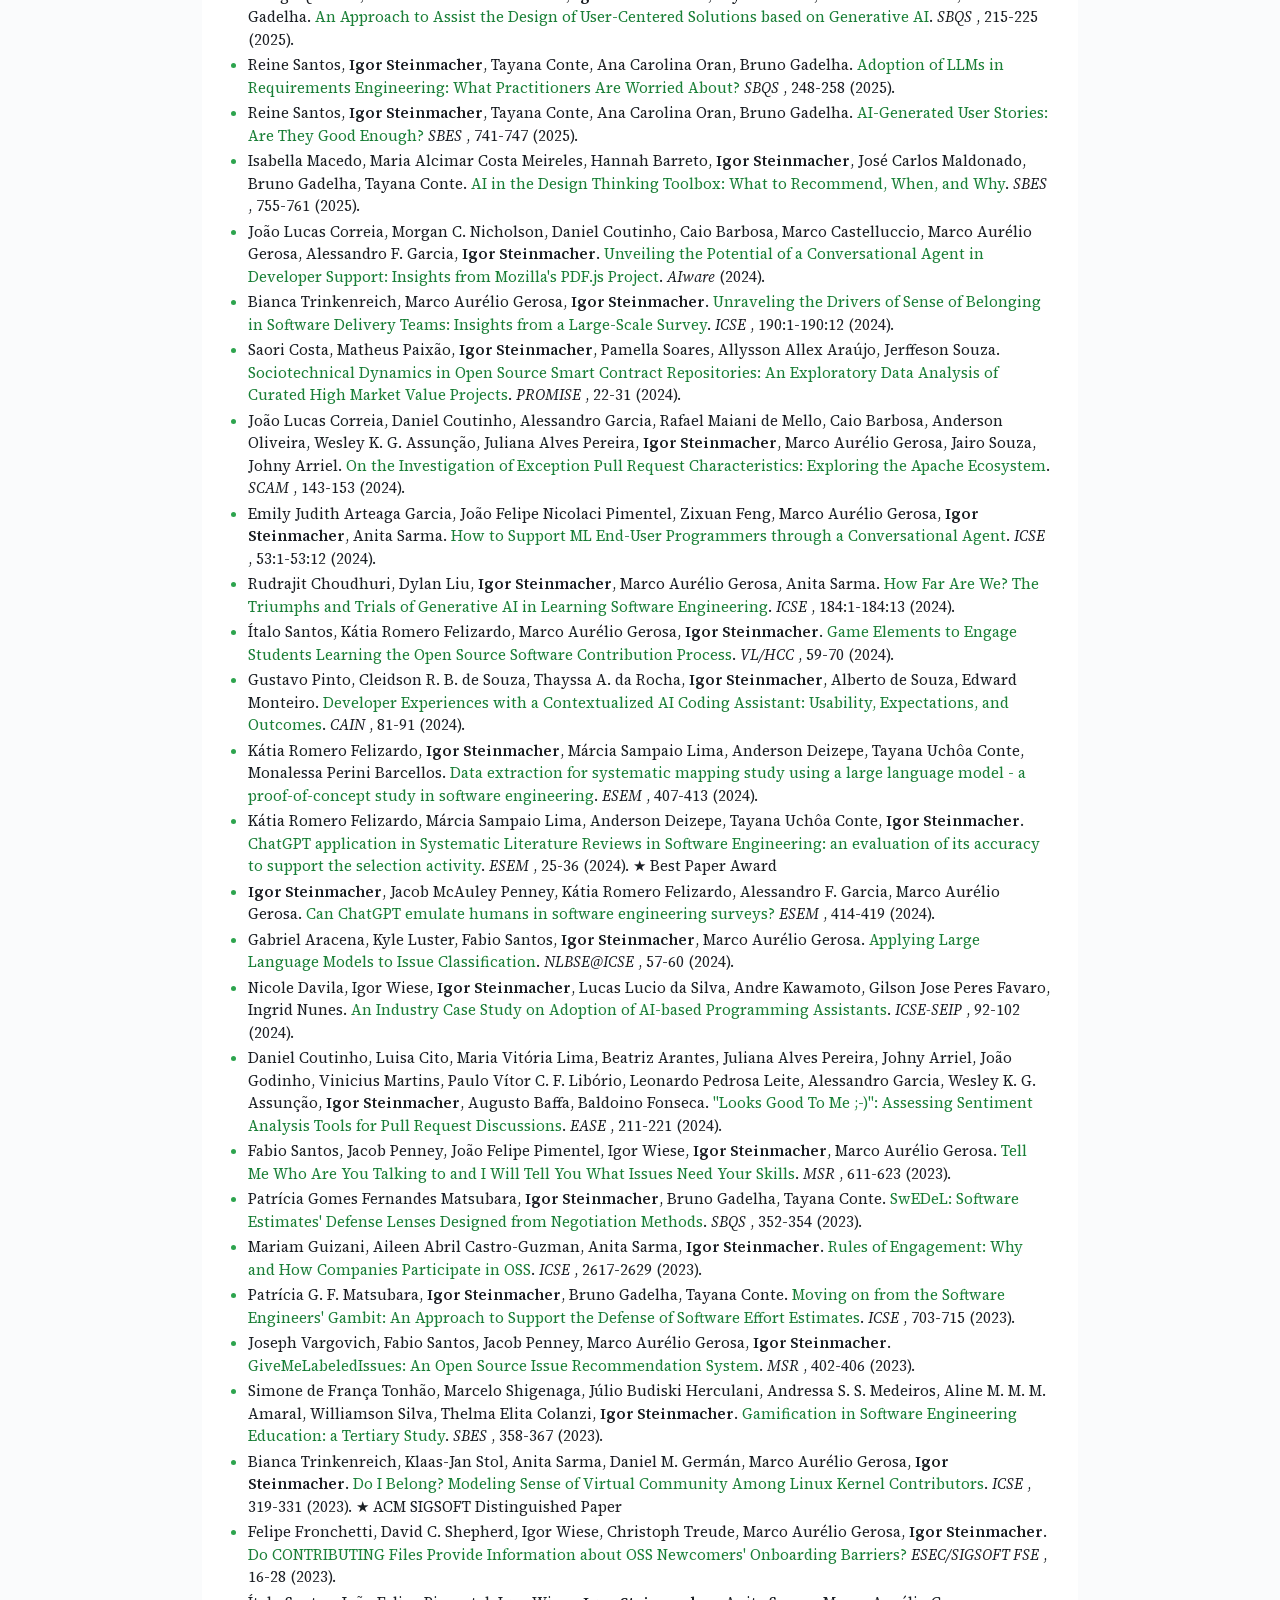
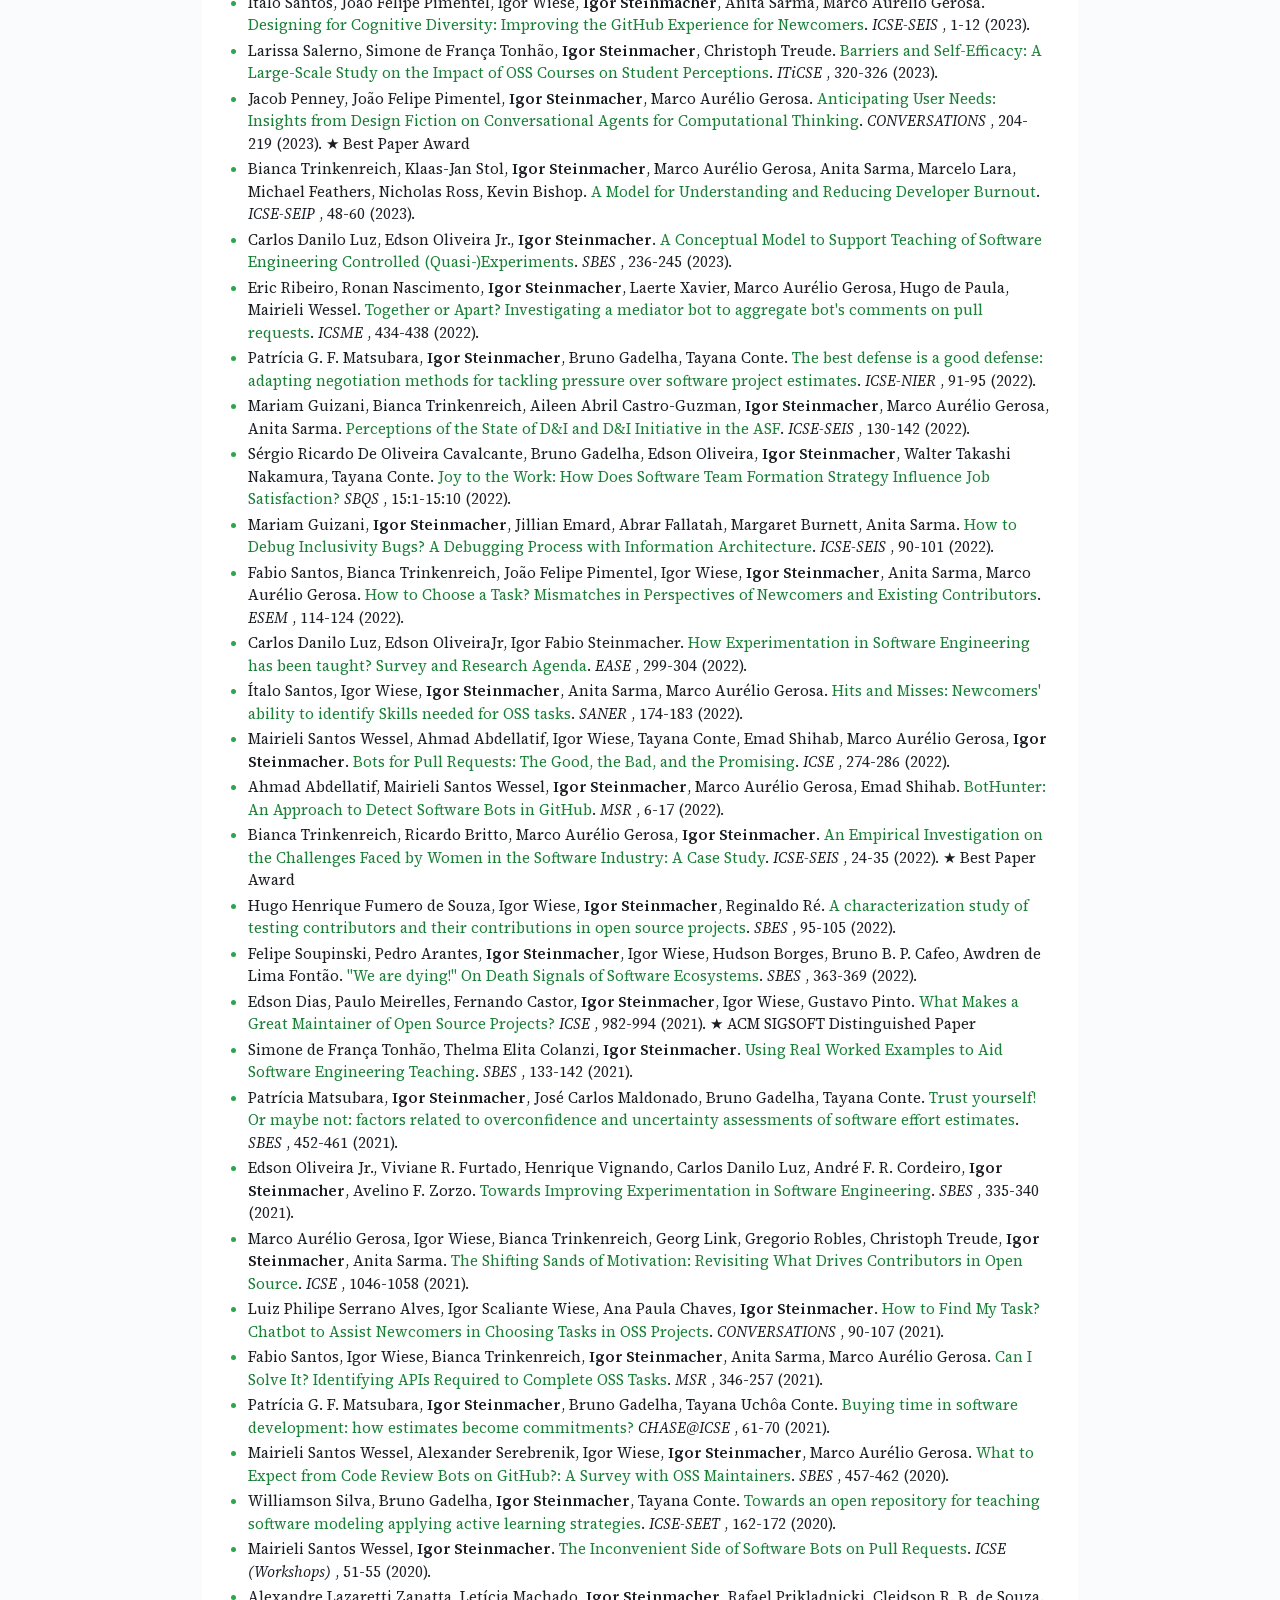
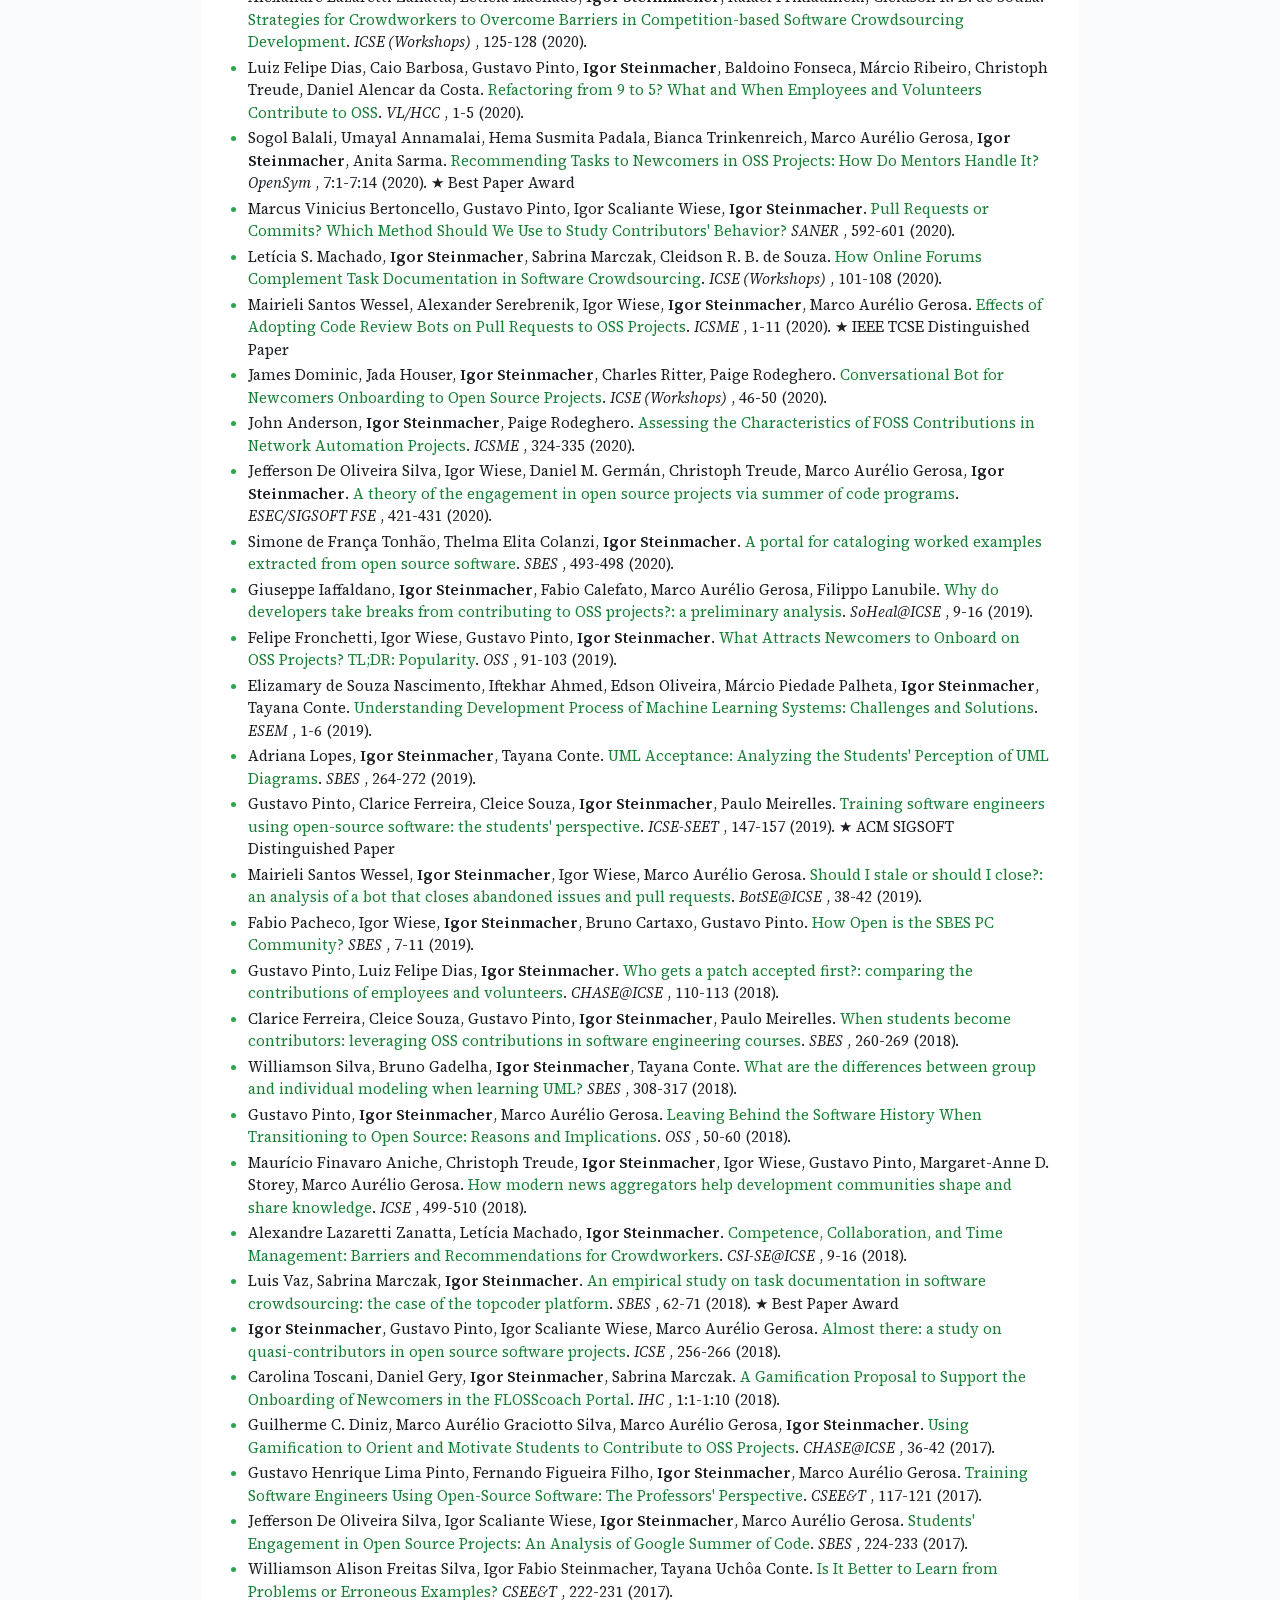
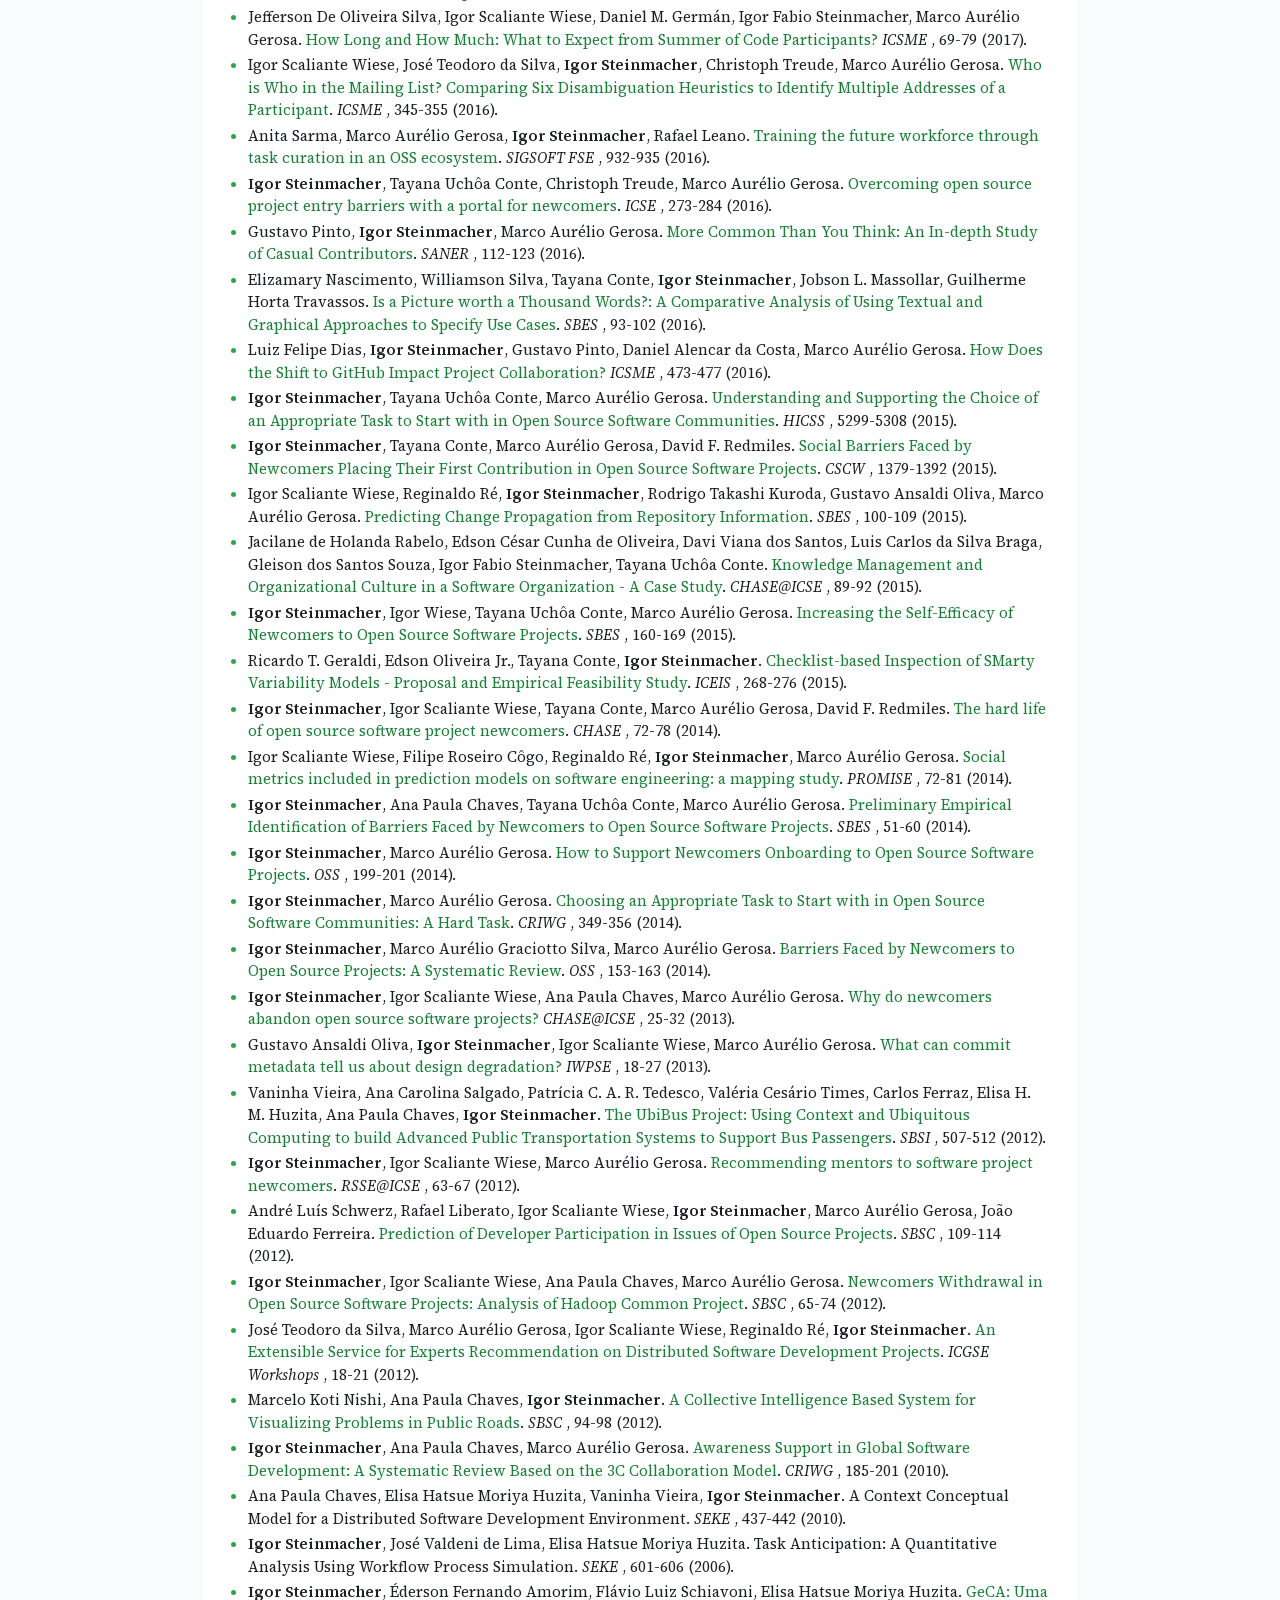
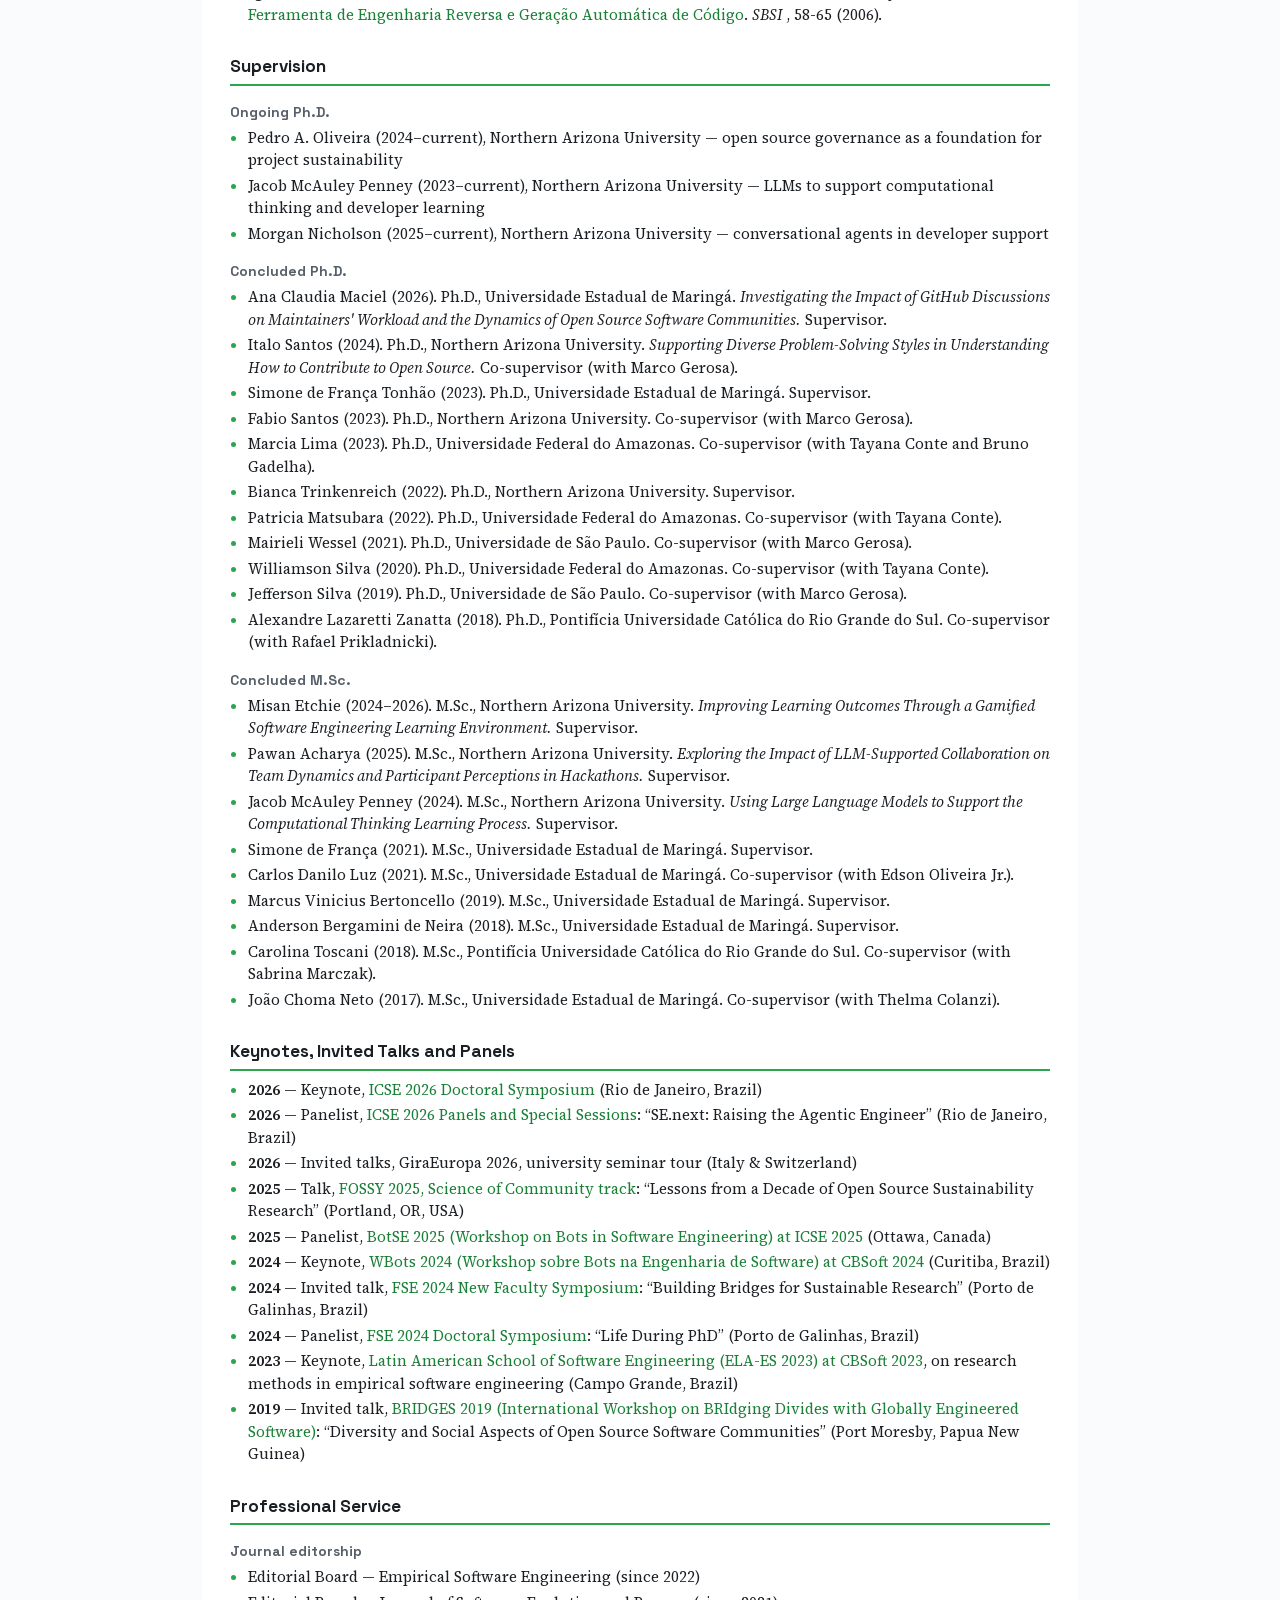
==== commit cf09c008: "chore: regenerate CV" ====
--- a/cv/index.html
+++ b/cv/index.html
@@ -91,7 +91,7 @@
 <ul>
   <li><strong>2026</strong> — ACM SIGSOFT Distinguished Paper — CHASE@ICSE 2026: <a href="https://doi.org/10.1145/3794860.3794911">“Governance in Practice: How Open Source Projects Define and Document Roles”</a></li>
   <li><strong>2026</strong> — NAU Award for Graduate Research Mentorship — Northern Arizona University Research and Creative Activity Awards</li>
-  <li><strong>2025</strong> — Most Promising Research Scholar — Northern Arizona University</li>
+  <li><strong>2025</strong> — NAU Award for Most Promising New Research Scholar — Northern Arizona University</li>
   <li><strong>2024</strong> — Best Paper Award — ESEM 2024: <a href="https://doi.org/10.1145/3674805.3686666">“ChatGPT application in Systematic Literature Reviews in Software Engineering: an evaluation of its accuracy to support the selection activity”</a></li>
   <li><strong>2024</strong> — ACM SIGSOFT Outstanding Dissertation Award — awarded to Bianca Trinkenreich, my PhD advisee</li>
   <li><strong>2023</strong> — ACM SIGSOFT Distinguished Paper — ICSE 2023: <a href="https://doi.org/10.1109/ICSE48619.2023.00038">“Do I Belong? Modeling Sense of Virtual Community Among Linux Kernel Contributors”</a></li>
